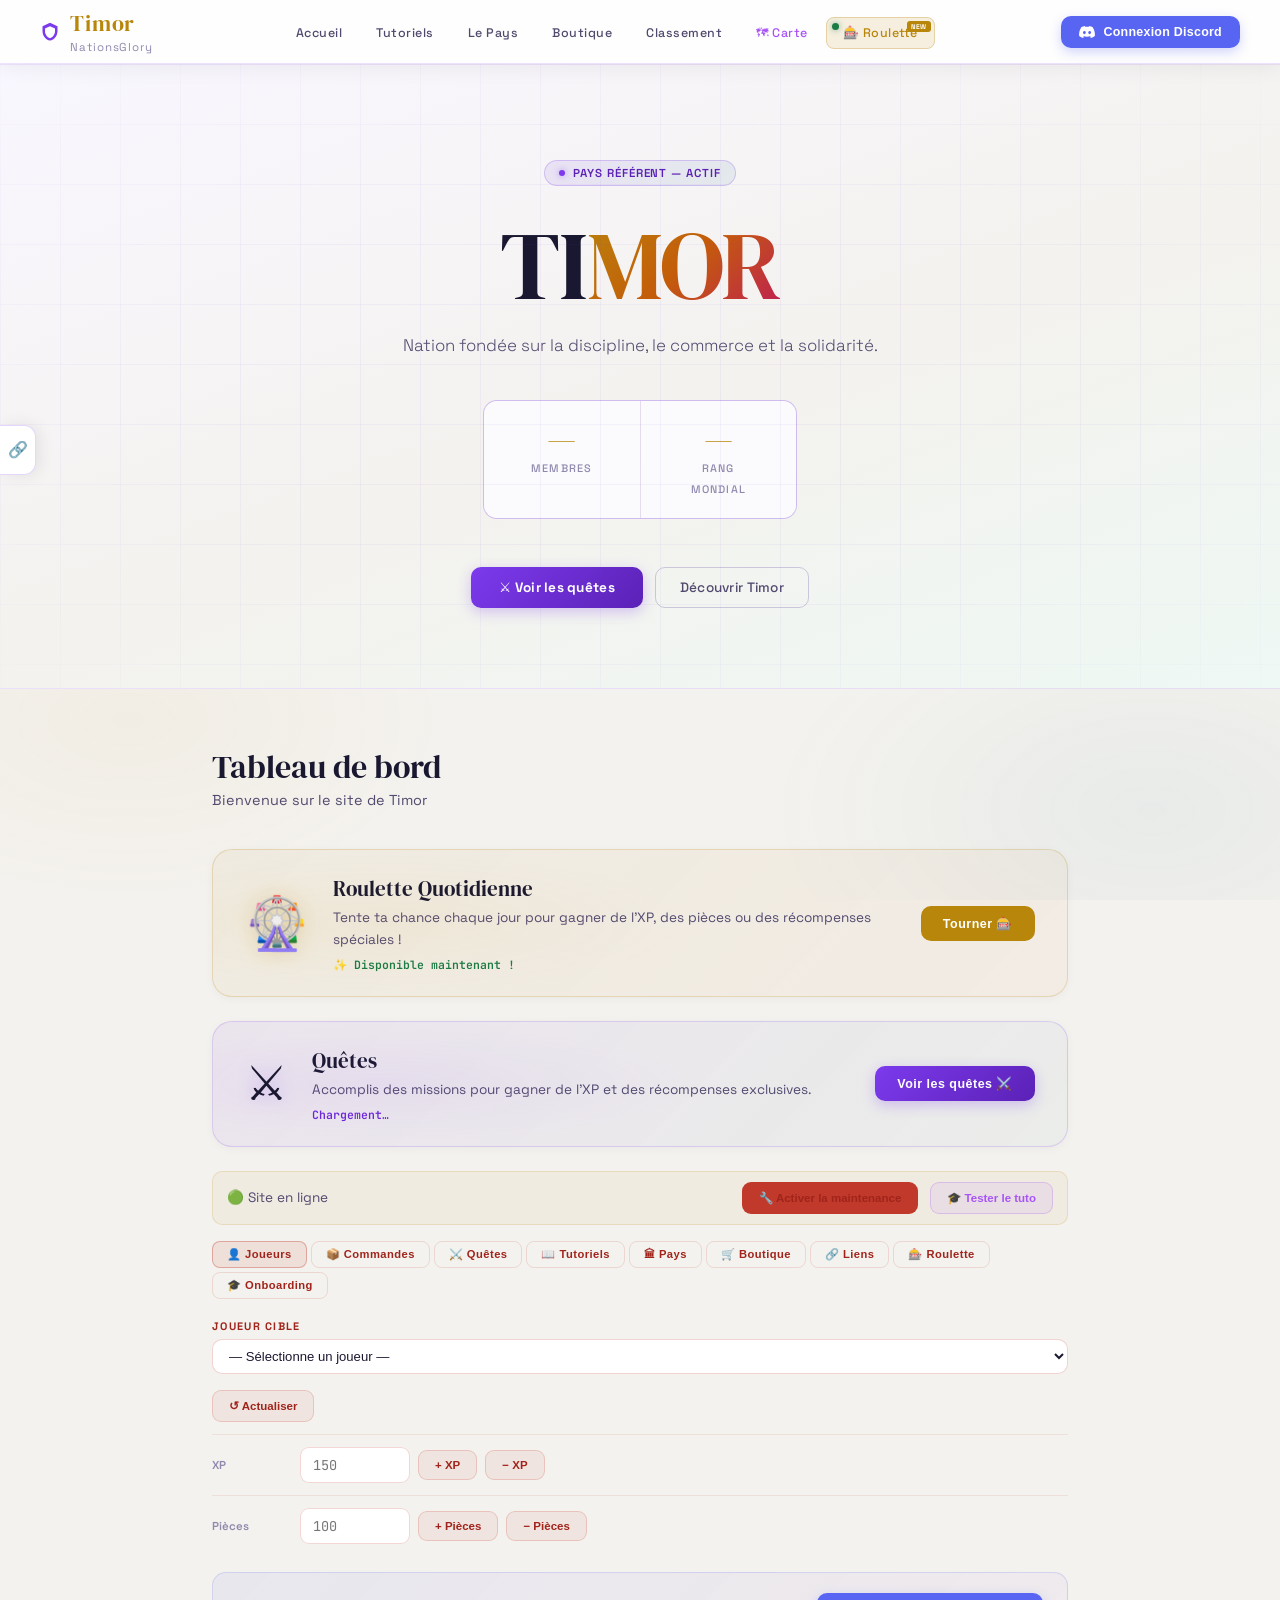
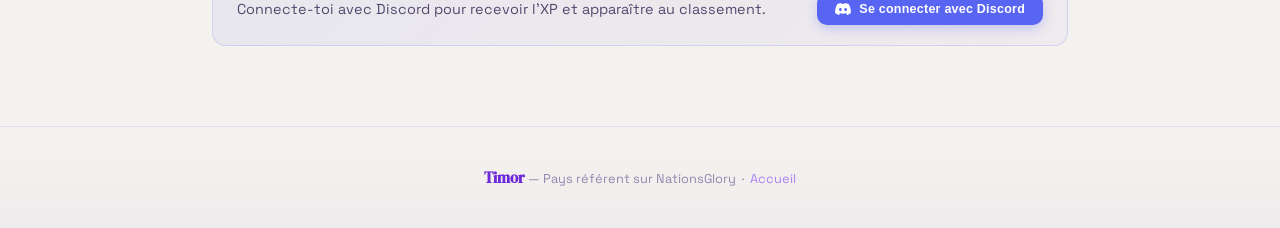
==== index.html @ 6df6a362 "Update index.html" ====
<!DOCTYPE html>
<html lang="fr">
<head>
  <meta charset="UTF-8">
  <meta name="viewport" content="width=device-width, initial-scale=1.0">
  <title>Timor — NationsGlory</title>
  <link rel="preconnect" href="https://fonts.googleapis.com">
  <link href="https://fonts.googleapis.com/css2?family=Space+Grotesk:wght@300;400;500;600;700&family=DM+Serif+Display:ital@0;1&family=JetBrains+Mono:wght@400;500&display=swap" rel="stylesheet">
  <link rel="stylesheet" href="style.css">

  <style>
    .ban-overlay {
      position: fixed; inset: 0; z-index: 9999;
      background: #0a0a12;
      display: flex; align-items: center; justify-content: center;
      flex-direction: column; gap: 16px;
    }
    .ban-box {
      background: #13131f; border: 1px solid #e0525280;
      border-radius: 20px; padding: 40px 48px; max-width: 480px; width: 90%;
      text-align: center; box-shadow: 0 0 80px #e0525222;
    }
    .ban-icon { font-size: 3rem; margin-bottom: 12px; }
    .ban-title { font-size: 1.6rem; font-weight: 700; color: #e05252; letter-spacing: .04em; margin-bottom: 8px; }
    .ban-subtitle { font-size: 0.9rem; color: var(--text-muted, #888); margin-bottom: 16px; }
    .ban-reason {
      background: #e0525215; border: 1px solid #e0525240;
      border-radius: 10px; padding: 12px 16px;
      font-size: 0.88rem; color: #ccc; line-height: 1.6;
      margin-bottom: 20px;
    }
    .ban-logout-btn {
      background: #e05252; color: #fff; border: none; border-radius: 10px;
      padding: 10px 28px; font-size: 0.9rem; font-weight: 600; cursor: pointer;
    }
    .ban-logout-btn:hover { background: #c94040; }
    .ban-section { margin-top: 12px; padding-top: 12px; border-top: 1px solid rgba(255,255,255,0.07); }
    .ban-current { font-size: 0.78rem; color: var(--text-dim, #888); margin-bottom: 8px; display: flex; align-items: center; gap: 8px; }
    .ban-badge { background: #e0525222; color: #e05252; border: 1px solid #e0525255; border-radius: 6px; padding: 2px 10px; font-size: 0.72rem; font-weight: 700; }
    .btn-role.btn-role-ban { background: #e0525218; color: #e05252; border: 1px solid #e0525240; }
    .btn-role.btn-role-ban:hover { background: #e0525230; }
    .btn-role.btn-role-unban { background: #52c97a18; color: #52c97a; border: 1px solid #52c97a40; }
    .btn-role.btn-role-unban:hover { background: #52c97a30; }
    .ban-reason-input { width: 100%; margin-top: 8px; }
    .my-orders-section { margin-top: 32px; border-top: 1px solid rgba(255,255,255,0.07); padding-top: 24px; }
    .my-orders-title { font-size: 1rem; font-weight: 700; color: var(--text, #eee); margin-bottom: 16px; display: flex; align-items: center; gap: 8px; }
    .my-orders-list { display: flex; flex-direction: column; gap: 10px; }
    .my-order-card { background: var(--card-bg, #13131f); border: 1px solid rgba(255,255,255,0.07); border-radius: 12px; padding: 14px 16px; display: flex; align-items: center; gap: 14px; transition: border-color .2s; }
    .my-order-card:hover { border-color: rgba(255,255,255,0.14); }
    .my-order-icon { font-size: 1.6rem; flex-shrink: 0; }
    .my-order-info { flex: 1; min-width: 0; }
    .my-order-name { font-size: 0.88rem; font-weight: 600; color: var(--text, #eee); }
    .my-order-date { font-size: 0.72rem; color: var(--text-dim, #888); margin-top: 2px; }
    .my-order-price { font-size: 0.78rem; color: var(--text-muted, #aaa); margin-top: 2px; }
    .my-order-status { flex-shrink: 0; font-size: 0.72rem; font-weight: 700; border-radius: 8px; padding: 4px 12px; }
    .my-order-status.pending  { background: #c9a84c18; color: #c9a84c; border: 1px solid #c9a84c40; }
    .my-order-status.fulfilled { background: #52c97a18; color: #52c97a; border: 1px solid #52c97a40; }
    .my-order-status.cancelled { background: #e0525218; color: #e05252; border: 1px solid #e0525240; }
    .my-orders-empty { font-size: 0.85rem; color: var(--text-dim, #888); padding: 20px; text-align: center; }
    .shop-level-lock { display: flex; align-items: center; gap: 6px; font-size: 0.72rem; font-weight: 700; color: #a855f7; background: #a855f718; border: 1px solid #a855f740; border-radius: 8px; padding: 4px 10px; margin-bottom: 8px; }
    .shop-card.locked { opacity: 0.7; }
    .shop-card.locked .shop-card-title { color: var(--text-dim, #888); }
    .btn-shop-locked { width: 100%; padding: 8px; border-radius: 8px; font-size: 0.78rem; font-weight: 600; background: #a855f718; color: #a855f7; border: 1px solid #a855f740; cursor: not-allowed; }
    .shop-level-progress { font-size: 0.68rem; color: var(--text-dim, #888); margin-top: 4px; text-align: center; }

    /* ══ ONBOARDING CSS ══ */
    #ob-backdrop {
      position: fixed; inset: 0; z-index: 8000;
      background: rgba(0,0,0,0);
      pointer-events: none;
      transition: background .4s ease;
    }
    #ob-backdrop.active {
      background: rgba(0,0,0,0.65);
      pointer-events: all;
    }
    /* ★ NOUVEAU : mode "passthrough" — backdrop visible mais clics traversent */
    #ob-backdrop.passthrough {
      pointer-events: none !important;
    }

    #ob-spotlight {
      position: fixed; z-index: 8001; pointer-events: none;
      border-radius: 14px;
      outline: 4px solid rgba(168,85,247,0.7);
      box-shadow: 0 0 0 9999px rgba(0,0,0,0.62), 0 0 0 8px rgba(168,85,247,0.15), 0 0 40px rgba(168,85,247,0.3);
      transition: top .5s cubic-bezier(.34,1.56,.64,1), left .5s cubic-bezier(.34,1.56,.64,1), width .4s cubic-bezier(.4,0,.2,1), height .4s cubic-bezier(.4,0,.2,1), opacity .3s ease;
      opacity: 0;
    }
    #ob-spotlight.visible { opacity: 1; }
    #ob-spotlight::before, #ob-spotlight::after {
      content: ''; position: absolute; width: 12px; height: 12px;
      border-color: #a855f7; border-style: solid; border-radius: 2px;
      animation: ob-corner-blink 1.4s ease-in-out infinite;
    }
    #ob-spotlight::before { top: -3px; left: -3px; border-width: 2px 0 0 2px; }
    #ob-spotlight::after { bottom: -3px; right: -3px; border-width: 0 2px 2px 0; animation-delay: .7s; }
    @keyframes ob-corner-blink { 0%,100% { opacity:.4; } 50% { opacity:1; } }

    #ob-bubble {
      position: fixed; z-index: 8300; width: 320px;
      max-width: calc(100vw - 32px);
      background: linear-gradient(145deg, #16162a 0%, #13131f 100%);
      border: 1px solid rgba(168,85,247,0.35); border-radius: 20px; padding: 0;
      box-shadow: 0 20px 60px rgba(0,0,0,.8), 0 0 0 1px rgba(255,255,255,0.04) inset, 0 1px 0 rgba(255,255,255,0.08) inset;
      overflow: hidden; opacity: 0; pointer-events: none;
      transform: scale(.94) translateY(8px);
      transition: top .45s cubic-bezier(.34,1.4,.64,1), left .45s cubic-bezier(.34,1.4,.64,1), opacity .25s ease, transform .25s ease;
    }
    #ob-bubble.visible { opacity: 1; pointer-events: all; transform: scale(1) translateY(0); }

    .ob-bubble-topbar {
      height: 4px;
      background: linear-gradient(90deg, #a855f7, #06b6d4, #52c97a, #a855f7);
      background-size: 200% 100%;
      animation: ob-bar-slide 3s linear infinite;
    }
    @keyframes ob-bar-slide { 0% { background-position: 0% 50%; } 100% { background-position: 200% 50%; } }

    .ob-bubble-inner { padding: 20px 22px 18px; }
    .ob-progress { display: flex; gap: 4px; align-items: center; margin-bottom: 14px; }
    .ob-dot { height: 4px; border-radius: 2px; transition: all .3s ease; background: rgba(255,255,255,.15); flex: 1; }
    .ob-dot.done { background: #52c97a; }
    .ob-dot.active { background: #a855f7; box-shadow: 0 0 6px #a855f7aa; }

    .ob-step-lbl { font-size: .62rem; font-weight: 800; letter-spacing: .12em; color: #a855f7; margin-bottom: 10px; text-transform: uppercase; }
    .ob-icon-wrap { width: 48px; height: 48px; border-radius: 14px; background: rgba(168,85,247,.12); border: 1px solid rgba(168,85,247,.25); display: flex; align-items: center; justify-content: center; font-size: 1.6rem; margin-bottom: 12px; }
    .ob-title { font-size: 1rem; font-weight: 800; color: #f0f0f0; margin-bottom: 7px; line-height: 1.25; font-family: 'DM Serif Display', Georgia, serif; }
    .ob-desc { font-size: .8rem; color: #9a9ab0; line-height: 1.65; margin-bottom: 14px; }

    .ob-action-box { border-radius: 10px; padding: 9px 13px; margin-bottom: 14px; display: flex; align-items: center; gap: 8px; font-size: .76rem; font-weight: 700; border: 1px solid; }
    .ob-action-box.action { background: rgba(201,168,76,.1); border-color: rgba(201,168,76,.3); color: #c9a84c; }
    .ob-action-box.info { background: rgba(74,127,165,.1); border-color: rgba(74,127,165,.3); color: #4a7fa5; }
    .ob-action-box.success { background: rgba(82,201,122,.1); border-color: rgba(82,201,122,.3); color: #52c97a; }

    .ob-wait-counter { font-size: .68rem; color: #555; text-align: center; margin-bottom: 10px; display: none; }
    .ob-wait-counter.visible { display: block; }

    .ob-btn-next {
      flex: 1; background: linear-gradient(135deg, #a855f7, #7c3aed);
      color: #fff; border: none; border-radius: 11px;
      padding: 10px 16px; font-size: .82rem; font-weight: 700;
      cursor: pointer; transition: all .2s ease;
      box-shadow: 0 4px 16px rgba(168,85,247,.35);
      position: relative; overflow: hidden;
    }
    .ob-btn-next::after { content: ''; position: absolute; inset: 0; background: linear-gradient(135deg, rgba(255,255,255,.15), transparent); opacity: 0; transition: opacity .2s; }
    .ob-btn-next:hover::after { opacity: 1; }
    .ob-btn-next:hover { transform: translateY(-1px); box-shadow: 0 6px 20px rgba(168,85,247,.5); }
    .ob-btn-next:active { transform: translateY(0) scale(.98); }
    .ob-btn-next:disabled { background: rgba(100,80,130,.4); color: rgba(255,255,255,.35); cursor: not-allowed; transform: none; box-shadow: none; }
    .ob-btn-next.unlocked { animation: ob-btn-pop .4s cubic-bezier(.34,1.56,.64,1); }
    @keyframes ob-btn-pop { 0% { transform: scale(.9); } 60% { transform: scale(1.06); } 100% { transform: scale(1); } }

    .ob-btn-skip { background: transparent; color: rgba(255,255,255,.25); border: 1px solid rgba(255,255,255,.1); border-radius: 10px; padding: 9px 13px; font-size: .74rem; cursor: pointer; transition: all .2s; white-space: nowrap; }
    .ob-btn-skip:hover { color: rgba(255,255,255,.5); border-color: rgba(255,255,255,.2); }

    .ob-btns { display: flex; gap: 8px; }

    #ob-active-badge {
      position: fixed; z-index: 8200;
      background: linear-gradient(135deg, #a855f7, #7c3aed);
      color: #fff; font-size: .72rem; font-weight: 800;
      padding: 6px 14px; border-radius: 20px;
      box-shadow: 0 4px 16px rgba(168,85,247,.5);
      pointer-events: none; opacity: 0;
      transition: opacity .3s ease;
      white-space: nowrap; letter-spacing: .04em;
    }
    #ob-active-badge.visible { opacity: 1; }

    .ob-target-pulse { position: relative; z-index: 8050 !important; }
    .ob-target-pulse::after {
      content: ''; position: absolute; inset: -6px; border-radius: inherit;
      border: 2px solid rgba(168,85,247,.6);
      animation: ob-pulse-ring 1.6s ease-out infinite; pointer-events: none;
    }
    @keyframes ob-pulse-ring { 0% { transform: scale(1); opacity: .8; } 100% { transform: scale(1.12); opacity: 0; } }

    /* ★ NOUVEAU : surbrillance cible cliquable pendant spin */
    .ob-spin-highlight {
      position: relative;
      z-index: 8100 !important;
      box-shadow: 0 0 0 4px rgba(168,85,247,0.8), 0 0 30px rgba(168,85,247,0.4) !important;
      border-radius: 20px;
      animation: ob-spin-glow 1s ease-in-out infinite alternate;
    }
    @keyframes ob-spin-glow {
      from { box-shadow: 0 0 0 4px rgba(168,85,247,0.8), 0 0 20px rgba(168,85,247,0.3); }
      to   { box-shadow: 0 0 0 6px rgba(168,85,247,1),   0 0 40px rgba(168,85,247,0.6); }
    }

    .ob-ng-fact {
      position: fixed; z-index: 8350;
      background: #1a1a2e; border: 1px solid rgba(201,168,76,.3);
      border-radius: 12px; padding: 10px 14px;
      font-size: .72rem; color: #c9a84c; max-width: 220px; line-height: 1.5;
      box-shadow: 0 8px 24px rgba(0,0,0,.5);
      pointer-events: none; opacity: 0;
      transition: opacity .3s ease, transform .3s ease; transform: translateY(-4px);
    }
    .ob-ng-fact.show { opacity: 1; transform: translateY(0); }

    #ob-minimap {
      position: fixed; z-index: 8200; right: 20px; top: 50%; transform: translateY(-50%);
      display: flex; flex-direction: column; gap: 6px;
      pointer-events: none; opacity: 0; transition: opacity .3s ease;
    }
    #ob-minimap.visible { opacity: 1; }
    .ob-minimap-step { width: 8px; height: 8px; border-radius: 50%; background: rgba(255,255,255,.15); transition: all .3s ease; position: relative; }
    .ob-minimap-step.done { background: #52c97a; }
    .ob-minimap-step.active { background: #a855f7; transform: scale(1.5); box-shadow: 0 0 8px #a855f7; }
    .ob-minimap-step .ob-minimap-tooltip { position: absolute; right: 16px; top: 50%; transform: translateY(-50%); background: #1a1a2e; border: 1px solid rgba(168,85,247,.3); border-radius: 6px; padding: 3px 8px; font-size: .62rem; color: #ccc; white-space: nowrap; opacity: 0; pointer-events: none; transition: opacity .2s; }
    .ob-minimap-step:hover .ob-minimap-tooltip { opacity: 1; }

    #ob-finish-overlay {
      position: fixed; inset: 0; z-index: 8400;
      background: rgba(0,0,0,.9);
      display: flex; align-items: center; justify-content: center;
      opacity: 0; pointer-events: none; transition: opacity .4s ease;
    }
    #ob-finish-overlay.show { opacity: 1; pointer-events: all; }
    .ob-finish-box {
      background: linear-gradient(145deg, #16162a, #13131f);
      border: 1px solid rgba(82,201,122,.3);
      border-radius: 24px; padding: 44px 48px; max-width: 440px; width: 90%; text-align: center;
      box-shadow: 0 0 120px rgba(82,201,122,.1), 0 40px 80px rgba(0,0,0,.6);
    }
    .ob-finish-emoji { font-size: 3.5rem; margin-bottom: 12px; display: block; animation: ob-trophy-bounce .8s cubic-bezier(.34,1.56,.64,1) .2s both; }
    @keyframes ob-trophy-bounce { 0% { transform: scale(0) rotate(-10deg); } 100% { transform: scale(1) rotate(0deg); } }
    .ob-finish-title { font-size: 1.8rem; font-weight: 900; color: #52c97a; margin-bottom: 6px; letter-spacing: .04em; }
    .ob-finish-sub { font-size: .85rem; color: #777; margin-bottom: 20px; }
    .ob-finish-reward { background: rgba(82,201,122,.08); border: 1px solid rgba(82,201,122,.25); border-radius: 14px; padding: 16px 20px; margin-bottom: 24px; line-height: 2; }
    .ob-finish-reward-title { font-size: .7rem; font-weight: 800; letter-spacing: .1em; color: #555; margin-bottom: 6px; }
    .ob-finish-reward-val { font-size: 1rem; font-weight: 800; color: #52c97a; }
    .ob-finish-btn { background: linear-gradient(135deg, #52c97a, #3db368); color: #fff; border: none; border-radius: 14px; padding: 13px 36px; font-size: .92rem; font-weight: 800; cursor: pointer; transition: all .2s; box-shadow: 0 6px 24px rgba(82,201,122,.35); }
    .ob-finish-btn:hover { transform: translateY(-2px); box-shadow: 0 10px 30px rgba(82,201,122,.5); }

    @keyframes ob-bubble-shake {
      0%,100% { transform: scale(1) translateX(0); }
      20% { transform: scale(1) translateX(-6px); }
      40% { transform: scale(1) translateX(6px); }
      60% { transform: scale(1) translateX(-4px); }
      80% { transform: scale(1) translateX(4px); }
    }
    #ob-bubble.shake { animation: ob-bubble-shake .4s ease; }
  </style>
</head>
<body>

<div class="maintenance-overlay" id="maintenance-overlay" style="display:none;">
  <div class="maintenance-content">
    <div class="maintenance-icon">⚔️</div>
    <div class="maintenance-title">TIMOR</div>
    <div class="maintenance-subtitle">Maintenance exceptionnelle</div>
    <div class="maintenance-text">Merci de patienter,<br>le site sera de retour très bientôt.</div>
    <div class="maintenance-loader"><div class="maintenance-bar-track"><div class="maintenance-bar-fill"></div></div></div>
  </div>
</div>

<div class="ban-overlay" id="ban-overlay" style="display:none;">
  <div class="ban-box">
    <div class="ban-icon">🔨</div>
    <div class="ban-title">COMPTE BANNI</div>
    <div class="ban-subtitle">Ton compte a été suspendu par l'équipe de Timor.</div>
    <div class="ban-reason" id="ban-reason-display">Aucune raison spécifiée.</div>
    <p style="font-size:0.78rem;color:#666;margin-bottom:16px;">Si tu penses que c'est une erreur, contacte un administrateur sur Discord.</p>
    <button class="ban-logout-btn" onclick="App.logout()">Se déconnecter</button>
  </div>
</div>

<div id="toast"></div>
<canvas id="confetti-canvas"></canvas>

<div class="levelup-overlay" id="levelup-overlay">
  <div class="levelup-modal">
    <div class="levelup-emoji">⚔️</div>
    <div class="levelup-title" id="levelup-title">NIVEAU 2</div>
    <div class="levelup-subtitle">Rang atteint</div>
    <div class="levelup-coins" id="levelup-coins">🪙 +250 pièces</div>
    <button class="levelup-close" onclick="closeLevelUp()">Continuer</button>
  </div>
</div>

<div class="purchase-overlay" id="purchase-overlay">
  <div class="purchase-modal">
    <div class="purchase-modal-icon" id="pm-icon">🛒</div>
    <div class="purchase-modal-title" id="pm-title">Confirmer l'achat</div>
    <div class="purchase-modal-desc" id="pm-desc"></div>
    <div class="purchase-modal-price" id="pm-price"></div>
    <div class="purchase-modal-balance" id="pm-balance"></div>
    <div class="purchase-modal-actions">
      <button class="btn-buy-confirm" id="pm-confirm-btn" onclick="confirmPurchase()">Acheter</button>
      <button class="btn-buy-cancel" onclick="closePurchaseModal()">Annuler</button>
    </div>
    <div class="purchase-modal-error" id="pm-error"></div>
  </div>
</div>

<div class="spin-overlay" id="spin-overlay">
  <div class="spin-modal">
    <div class="spin-modal-glow"></div>
    <div class="spin-modal-title">🎰 Roulette Quotidienne</div>
    <div class="spin-modal-subtitle">Tente ta chance — une fois par jour !</div>
    <div id="spin-auth-notice" class="spin-auth-notice" style="display:none;">⚠ Connecte-toi avec Discord pour que ta récompense soit sauvegardée.</div>
    <div class="spin-result-banner" id="spin-result-banner">
      <div class="spin-result-icon" id="spin-result-icon">🎉</div>
      <div class="spin-result-label" id="spin-result-label">Super !</div>
      <div class="spin-result-desc" id="spin-result-desc"></div>
    </div>
    <div class="spin-wheel-wrap">
      <div class="spin-pointer"></div>
      <canvas id="spin-canvas" width="320" height="320"></canvas>
      <button class="spin-center-btn" id="spin-center-btn" onclick="doSpin()">SPIN</button>
    </div>
    <div class="spin-prizes-legend" id="spin-prizes-legend"></div>
    <div class="spin-cooldown-bar-wrap"><div class="spin-cooldown-bar" id="spin-cooldown-bar" style="width:100%"></div></div>
    <div class="spin-status" id="spin-status">Chargement…</div>
    <button class="spin-close-btn" onclick="closeSpinModal()">Fermer</button>
  </div>
</div>

<div class="quests-page" id="quests-page">
  <div class="quests-inner">
    <button class="quests-back" onclick="closeQuests()">← Retour à l'accueil</button>
    <div class="quests-header">
      <div class="quests-title" id="quests-main-title">⚔️ Quêtes</div>
      <div class="quests-subtitle" id="quests-subtitle">Accomplis des missions pour gagner de l'XP et des récompenses.</div>
    </div>
    <div class="quests-progress-wrap">
      <div class="quests-progress-bar"><div class="quests-progress-fill" id="quests-progress-fill" style="width:0%"></div></div>
      <div class="quests-progress-label" id="quests-progress-label">0 / 0 quêtes accomplies</div>
    </div>
    <div class="quests-auth-notice" id="quests-auth-notice">⚠ Connecte-toi avec Discord pour recevoir l'XP automatiquement.</div>
    <div class="quests-categories" id="quests-categories"></div>
    <div class="quests-list" id="quests-list"></div>
  </div>
</div>

<div class="proof-overlay" id="proof-overlay">
  <div class="proof-modal">
    <div class="proof-modal-icon" id="proof-quest-icon">📸</div>
    <div class="proof-modal-title" id="proof-quest-title">Soumettre une preuve</div>
    <div class="proof-modal-desc" id="proof-quest-desc"></div>
    <div class="proof-upload-area" id="proof-upload-area">
      <input type="file" id="proof-file-input" accept="image/*" style="display:none;" onchange="onProofFileChange(event)">
      <div id="proof-upload-placeholder" onclick="document.getElementById('proof-file-input').click()">
        <div class="proof-upload-icon">📎</div>
        <div class="proof-upload-label">Clique pour uploader ton screenshot</div>
        <div class="proof-upload-hint">PNG, JPG, WEBP — max 5 Mo</div>
      </div>
      <div id="proof-preview-wrap" style="display:none;">
        <img id="proof-preview-img" src="" alt="Aperçu" class="proof-preview-img">
        <button class="proof-change-btn" onclick="document.getElementById('proof-file-input').click()">Changer l'image</button>
      </div>
    </div>
    <div class="proof-status" id="proof-status"></div>
    <div class="proof-modal-actions">
      <button class="btn-proof-submit" id="proof-submit-btn" onclick="submitProof()" disabled>🔍 Analyser avec l'IA</button>
      <button class="btn-proof-cancel" onclick="closeProofModal()">Annuler</button>
    </div>
    <div class="proof-escalate-wrap" id="proof-escalate-wrap" style="display:none;">
      <div class="proof-escalate-msg" id="proof-escalate-msg"></div>
      <button class="btn-proof-modo" onclick="escalateToModo()">📨 Demander vérification à un modo</button>
    </div>
  </div>
</div>

<div class="ql-sidebar" id="ql-sidebar">
  <button class="ql-toggle" onclick="toggleQuickLinks()" title="Liens rapides">🔗</button>
  <div class="ql-panel" id="ql-panel">
    <div class="ql-panel-title">Liens rapides</div>
    <div id="ql-links-container"><div class="ql-empty">Aucun lien disponible.</div></div>
  </div>
</div>

<nav>
  <a class="nav-logo" onclick="showSection('accueil')">
    <svg width="20" height="20" viewBox="0 0 24 24" fill="currentColor"><path d="M12 1L3 5v6c0 5.25 3.75 10.15 9 11.25C17.25 21.15 21 16.25 21 11V5L12 1zm0 4l6 2.67V11c0 3.75-2.57 7.26-6 8.43C8.57 18.26 6 14.75 6 11V7.67L12 5z"/></svg>
    <div class="nav-logo-wrap">
      <span>Timor</span>
      <span class="nav-logo-sub">NationsGlory</span>
    </div>
  </a>
  <ul class="nav-links">
    <li><a onclick="showSection('accueil');return false;" href="#">Accueil</a></li>
    <li><a onclick="showSection('tutoriels');return false;" href="#">Tutoriels</a></li>
    <li><a onclick="showSection('pays');return false;" href="#">Le Pays</a></li>
    <li><a onclick="showSection('boutique');return false;" href="#">Boutique</a></li>
    <li><a onclick="showSection('classement');return false;" href="#">Classement</a></li>
    <li><a onclick="showSection('carte');return false;" href="#" style="color:#a855f7;">🗺 Carte</a></li>
    <li><a class="spin-nav-btn" id="nav-spin-btn" onclick="openSpinModal();return false;" href="#">🎰 Roulette</a></li>
  </ul>
  <div id="nav-auth">
    <button class="btn-discord" onclick="App.loginWithDiscord()">
      <svg width="16" height="12" viewBox="0 0 127.14 96.36" fill="currentColor"><path d="M107.7,8.07A105.15,105.15,0,0,0,81.47,0a72.06,72.06,0,0,0-3.36,6.83A97.68,97.68,0,0,0,49,6.83,72.37,72.37,0,0,0,45.64,0,105.89,105.89,0,0,0,19.39,8.09C2.79,32.65-1.71,56.6.54,80.21h0A105.73,105.73,0,0,0,32.71,96.36,77.7,77.7,0,0,0,39.6,85.25a68.42,68.42,0,0,1-10.85-5.18c.91-.66,1.8-1.34,2.66-2a75.57,75.57,0,0,0,64.32,0c.87.71,1.76,1.39,2.66,2a68.68,68.42,0,0,1-10.87,5.19,77,77,0,0,0,6.89,11.1A105.25,105.25,0,0,0,126.6,80.22h0C129.24,52.84,122.09,29.11,107.7,8.07ZM42.45,65.69C36.18,65.69,31,60,31,53s5-12.74,11.43-12.74S54,46,53.89,53,48.84,65.69,42.45,65.69Zm42.24,0C78.41,65.69,73.25,60,73.25,53s5-12.74,11.44-12.74S96.23,46,96.12,53,91.08,65.69,84.69,65.69Z"/></svg>
      Connexion Discord
    </button>
  </div>
</nav>

<div class="hero">
  <div class="hero-grid-bg"></div>
  <div class="hero-badge">Pays Référent — Actif</div>
  <h1>TI<span>MOR</span></h1>
  <p class="hero-desc" id="hero-desc">Nation fondée sur la discipline, le commerce et la solidarité.</p>
  <div class="hero-stats">
    <div class="hero-stat"><span class="num" id="stat-membres">—</span><span class="lbl">Membres</span></div>
    <div class="hero-stat"><span class="num" id="stat-rang">—</span><span class="lbl">Rang mondial</span></div>
  </div>
  <div class="hero-btns">
    <a href="#" class="btn-primary" onclick="openQuests();return false;">⚔️ Voir les quêtes</a>
    <a href="#" class="btn-outline" onclick="showSection('pays');return false;">Découvrir Timor</a>
  </div>
</div>

<div class="section active" id="accueil">
  <div class="section-header">
    <div class="section-header-line">
      <h2 id="dash-welcome">Tableau de bord</h2>
      <p>Bienvenue sur le site de Timor</p>
    </div>
  </div>

  <div class="profile-level-card" id="profile-level-card" style="display:none;">
    <div class="level-header">
      <div class="level-badge-big" id="level-badge-num">1</div>
      <div class="level-info">
        <div class="level-name" id="level-name-display">Recrue</div>
        <div class="level-xp-label" id="level-xp-label">0 / 300 XP</div>
        <div class="level-coins-display" id="level-coins-display">🪙 0 pièces</div>
      </div>
    </div>
    <div class="level-xp-bar">
      <div class="xp-bar-track"><div class="xp-bar-fill" id="xp-bar-fill" style="width:0%"></div></div>
      <div class="xp-bar-labels"><span id="xp-bar-min">0 XP</span><span id="xp-bar-max">300 XP</span></div>
    </div>
    <div class="level-milestones" id="level-milestones"></div>
  </div>

  <div class="spin-teaser" id="spin-teaser" onclick="openSpinModal()">
    <div class="spin-teaser-wheel">🎡</div>
    <div class="spin-teaser-info">
      <div class="spin-teaser-title">Roulette Quotidienne</div>
      <div class="spin-teaser-desc">Tente ta chance chaque jour pour gagner de l'XP, des pièces ou des récompenses spéciales !</div>
      <div class="spin-teaser-cooldown" id="spin-teaser-cooldown">Chargement…</div>
    </div>
    <button class="spin-teaser-btn" id="spin-teaser-btn">Tourner 🎰</button>
  </div>

  <div class="quests-teaser" onclick="openQuests()">
    <div class="quests-teaser-icon">⚔️</div>
    <div class="quests-teaser-info">
      <div class="quests-teaser-title">Quêtes</div>
      <div class="quests-teaser-desc">Accomplis des missions pour gagner de l'XP et des récompenses exclusives.</div>
      <div class="quests-teaser-stats" id="quests-teaser-stats">Chargement…</div>
    </div>
    <button class="quests-teaser-btn">Voir les quêtes ⚔️</button>
  </div>

  <div id="admin-panel">
    <div class="admin-maintenance-bar">
      <span id="maintenance-status-label">🟢 Site en ligne</span>
      <button class="btn-admin btn-maintenance" id="btn-toggle-maintenance" onclick="toggleMaintenance()">🔧 Activer la maintenance</button>
      <button class="btn-admin" onclick="adminRelaunchOnboarding()" style="background:#a855f718;color:#a855f7;border:1px solid #a855f740;" title="Relance le tutoriel de bienvenue">🎓 Tester le tuto</button>
    </div>
    <div class="admin-tabs">
      <button class="admin-tab active" onclick="switchAdminTab('joueurs',this)">👤 Joueurs</button>
      <button class="admin-tab" id="tab-orders-btn" onclick="switchAdminTab('orders',this)">📦 Commandes <span class="orders-count-badge" id="orders-pending-count" style="display:none;">0</span></button>
      <button class="admin-tab" onclick="switchAdminTab('quetes-edit',this)">⚔️ Quêtes</button>
      <button class="admin-tab" onclick="switchAdminTab('tutos-edit',this)">📖 Tutoriels</button>
      <button class="admin-tab" onclick="switchAdminTab('pays-edit',this)">🏛 Pays</button>
      <button class="admin-tab" onclick="switchAdminTab('shop-edit',this)">🛒 Boutique</button>
      <button class="admin-tab" onclick="switchAdminTab('links-edit',this)">🔗 Liens</button>
      <button class="admin-tab" onclick="switchAdminTab('spin-edit',this)">🎰 Roulette</button>
      <button class="admin-tab" onclick="switchAdminTab('ob-edit',this)">🎓 Onboarding</button>
    </div>

    <div class="admin-tab-panel active" id="admin-tab-joueurs">
      <label class="admin-label">JOUEUR CIBLE</label>
      <select class="admin-select" id="admin-target-player" onchange="onAdminPlayerChange()"><option value="">— Sélectionne un joueur —</option></select>
      <div class="admin-actions"><button class="btn-admin" onclick="adminRefreshPlayers()">↺ Actualiser</button></div>
      <div class="xp-control-row">
        <label>XP</label>
        <input type="number" id="admin-xp-amount" placeholder="150" min="1">
        <button class="btn-admin" onclick="adminModifyXP(1)">+ XP</button>
        <button class="btn-admin" onclick="adminModifyXP(-1)">− XP</button>
      </div>
      <div class="xp-control-row">
        <label>Pièces</label>
        <input type="number" id="admin-coins-amount" placeholder="100" min="1">
        <button class="btn-admin" onclick="adminModifyCoins(1)">+ Pièces</button>
        <button class="btn-admin" onclick="adminModifyCoins(-1)">− Pièces</button>
      </div>
      <div class="role-section" id="admin-role-section" style="display:none;">
        <label class="admin-label">GESTION DU RÔLE</label>
        <div class="role-current">
          <span class="role-current-label">Rôle actuel :</span>
          <span class="role-badge-display" id="admin-player-role-display">—</span>
        </div>
        <div style="display:flex;gap:8px;flex-wrap:wrap;">
          <button class="btn-role btn-role-grant" id="btn-grant-modo" onclick="adminGrantModo()">✦ Donner Modo</button>
          <button class="btn-role btn-role-revoke" id="btn-revoke-modo" onclick="adminRevokeModo()">✕ Retirer Modo</button>
        </div>
      </div>
      <div class="ban-section" id="admin-ban-section" style="display:none;">
        <label class="admin-label">MODÉRATION — BANNISSEMENT</label>
        <div class="ban-current" id="admin-ban-current">Statut : <span id="admin-ban-status-label" style="color:var(--success,#52c97a);">✓ Actif</span></div>
        <input class="admin-input ban-reason-input" id="admin-ban-reason" placeholder="Raison du ban (optionnel)…" style="margin-bottom:8px;">
        <div style="display:flex;gap:8px;flex-wrap:wrap;">
          <button class="btn-role btn-role-ban" id="btn-ban-player" onclick="adminBanPlayer()">🔨 Bannir ce joueur</button>
          <button class="btn-role btn-role-unban" id="btn-unban-player" onclick="adminUnbanPlayer()" style="display:none;">✓ Débannir</button>
        </div>
      </div>
      <div class="admin-feedback" id="admin-feedback"></div>
    </div>

    <div class="admin-tab-panel" id="admin-tab-orders">
      <div class="orders-notify-banner" id="orders-notify-banner" style="display:none;">
        <span>⏳</span><p id="orders-notify-text">Des commandes sont en attente.</p>
        <button class="btn-admin" onclick="adminLoadOrders()">↺ Actualiser</button>
      </div>
      <div class="orders-filter-bar">
        <div class="orders-filter-tabs">
          <button class="orders-filter-tab active" onclick="filterOrders('pending',this)">⏳ En attente</button>
          <button class="orders-filter-tab" onclick="filterOrders('fulfilled',this)">✅ Traitées</button>
          <button class="orders-filter-tab" onclick="filterOrders('cancelled',this)">✕ Annulées</button>
          <button class="orders-filter-tab" onclick="filterOrders('all',this)">Toutes</button>
        </div>
        <button class="btn-admin" onclick="adminLoadOrders()">↺ Actualiser</button>
      </div>
      <div class="orders-list" id="orders-list"><div class="orders-empty">Chargement…</div></div>
      <div class="admin-feedback" id="admin-orders-feedback"></div>
    </div>

    <div class="admin-tab-panel" id="admin-tab-quetes-edit">
      <div class="admin-tabs" style="margin-bottom:12px;">
        <button class="admin-tab active" onclick="switchQuestAdminTab('edit',this)">✏️ Éditer les quêtes</button>
        <button class="admin-tab" id="tab-proofs-btn" onclick="switchQuestAdminTab('proofs',this)">📸 Preuves à valider <span class="orders-count-badge" id="proofs-pending-count" style="display:none;">0</span></button>
      </div>
      <div id="quest-admin-edit-panel">
        <label class="admin-label">TITRE</label>
        <input class="admin-input" id="quest-page-title" placeholder="⚔️ Quêtes">
        <label class="admin-label">DESCRIPTION</label>
        <textarea class="admin-textarea" id="quest-page-desc" placeholder="Texte d'introduction…"></textarea>
        <label class="admin-label">QUÊTES (une par ligne)</label>
        <div class="admin-format-hint">Format : <code>Titre|Description|XP|Pièces|Catégorie|Icône|proof</code></div>
        <textarea class="admin-textarea" id="quest-admin-list" style="min-height:200px;font-family:'JetBrains Mono',monospace;font-size:0.78rem;"></textarea>
        <div class="admin-actions" style="margin-top:8px;">
          <button class="btn-admin" onclick="adminSaveQuests()">💾 Sauvegarder</button>
          <button class="btn-admin" onclick="openQuests()">👁 Aperçu</button>
          <button class="btn-admin" onclick="adminResetQuestsDefault()">↺ Exemples</button>
        </div>
        <div class="admin-feedback" id="admin-quests-feedback"></div>
      </div>
      <div id="quest-admin-proofs-panel" style="display:none;">
        <div class="orders-filter-bar">
          <div class="orders-filter-tabs">
            <button class="orders-filter-tab active" onclick="filterProofs('proof_pending',this)">📸 En attente</button>
            <button class="orders-filter-tab" onclick="filterProofs('fulfilled',this)">✅ Validées</button>
            <button class="orders-filter-tab" onclick="filterProofs('cancelled',this)">✕ Refusées</button>
            <button class="orders-filter-tab" onclick="filterProofs('all',this)">Toutes</button>
          </div>
          <button class="btn-admin" onclick="adminLoadProofs()">↺ Actualiser</button>
        </div>
        <div class="orders-list" id="proofs-list"><div class="orders-empty">Chargement…</div></div>
        <div class="admin-feedback" id="admin-proofs-feedback"></div>
      </div>
    </div>

    <div class="admin-tab-panel" id="admin-tab-tutos-edit">
      <div class="admin-card-list" id="admin-tuto-list"></div>
      <div style="display:flex;gap:6px;margin-bottom:8px;">
        <button class="btn-admin" onclick="adminNewTuto()">+ Nouveau</button>
        <button class="btn-admin" id="btn-del-tuto" style="display:none;" onclick="adminDeleteTuto()">🗑 Supprimer</button>
      </div>
      <div id="admin-tuto-editor" style="display:none;">
        <div class="admin-row"><label>Titre</label><input class="admin-input" id="ate-title" placeholder="Titre"></div>
        <div class="admin-row"><label>Icône</label><input class="admin-input" id="ate-icon" placeholder="📖" style="max-width:90px"></div>
        <div class="admin-row"><label>Image</label><input class="admin-input" id="ate-image" placeholder="URL bannière"></div>
        <div class="admin-row"><label>Lien</label><input class="admin-input" id="ate-link" placeholder="https://…"></div>
        <div class="admin-row"><label>Texte lien</label><input class="admin-input" id="ate-link-label" placeholder="Voir sur le wiki"></div>
        <div class="admin-row"><label>Description</label><textarea class="admin-textarea" id="ate-desc"></textarea></div>
        <label class="admin-label">ÉTAPES</label>
        <div class="admin-format-hint">Format : <code>Titre|Description</code> — optionnel : <code>|img:URL</code> et/ou <code>|lien:URL|texte</code></div>
        <textarea class="admin-textarea" id="ate-steps" style="min-height:120px;font-family:'JetBrains Mono',monospace;font-size:0.78rem;"></textarea>
        <div class="admin-actions" style="margin-top:8px;">
          <button class="btn-admin" onclick="adminSaveTuto()">💾 Sauvegarder</button>
          <button class="btn-admin" onclick="closeTutoEditor()">Annuler</button>
        </div>
        <div class="admin-feedback" id="admin-tuto-feedback"></div>
      </div>
    </div>

    <div class="admin-tab-panel" id="admin-tab-pays-edit">
      <div class="admin-row"><label>Membres</label><input class="admin-input" id="ape-membres" placeholder="142"></div>
      <div class="admin-row"><label>Rang</label><input class="admin-input" id="ape-rang" placeholder="#3"></div>
      <div class="admin-row"><label>Fondation</label><input class="admin-input" id="ape-fondation" placeholder="2022"></div>
      <div class="admin-row"><label>Desc. hero</label><textarea class="admin-textarea" id="ape-herodesc"></textarea></div>
      <div class="admin-row"><label>Présentation</label><textarea class="admin-textarea" id="ape-paydesc" style="min-height:80px;"></textarea></div>
      <label class="admin-label">GOUVERNEMENT (une par ligne : Initiales|Nom|Rôle|Badge)</label>
      <textarea class="admin-textarea" id="ape-gouv" style="min-height:100px;font-family:'JetBrains Mono',monospace;font-size:0.78rem;"></textarea>
      <div class="admin-actions" style="margin-top:8px;"><button class="btn-admin" onclick="adminSavePays()">💾 Sauvegarder</button></div>
      <div class="admin-feedback" id="admin-pays-feedback"></div>
    </div>

    <div class="admin-tab-panel" id="admin-tab-shop-edit">
      <div class="admin-card-list" id="admin-shop-list"></div>
      <div style="display:flex;gap:6px;margin-bottom:8px;">
        <button class="btn-admin" onclick="adminNewShopItem()">+ Nouvel article</button>
        <button class="btn-admin" id="btn-del-shop" style="display:none;" onclick="adminDeleteShopItem()">🗑 Supprimer</button>
      </div>
      <div id="admin-shop-editor" style="display:none;">
        <div class="admin-row"><label>Nom</label><input class="admin-input" id="ase-name" placeholder="Nom de l'article"></div>
        <div class="admin-row"><label>Icône</label><input class="admin-input" id="ase-icon" placeholder="🎖️" style="max-width:90px"></div>
        <div class="admin-row"><label>Catégorie</label><input class="admin-input" id="ase-cat" placeholder="Rôles…"></div>
        <div class="admin-row"><label>Prix (🪙)</label><input class="admin-input" id="ase-price" type="number" min="0" placeholder="500" style="max-width:130px"></div>
        <div class="admin-row"><label>Stock</label><input class="admin-input" id="ase-stock" type="number" placeholder="-1 = illimité" style="max-width:130px"></div>
        <div class="admin-row">
          <label>Niveau requis</label>
          <input class="admin-input" id="ase-minlevel" type="number" min="1" max="20" placeholder="1 = aucune restriction" style="max-width:180px">
          <span style="font-size:0.72rem;color:var(--text-dim);align-self:center;margin-left:6px;">Laisser vide ou 1 = libre</span>
        </div>
        <div class="admin-row"><label>Image</label><input class="admin-input" id="ase-image" placeholder="URL image"></div>
        <div class="admin-row"><label>Unique</label>
          <select class="admin-input" id="ase-unique" style="max-width:175px;margin-bottom:0;">
            <option value="false">Non (achat multiple)</option><option value="true">Oui (1 fois)</option>
          </select>
        </div>
        <div class="admin-row"><label>Limité</label>
          <select class="admin-input" id="ase-limited" style="max-width:175px;margin-bottom:0;">
            <option value="false">Non</option><option value="true">Oui (badge)</option>
          </select>
        </div>
        <div class="admin-row"><label>Description</label><textarea class="admin-textarea" id="ase-desc" style="min-height:60px;"></textarea></div>
        <label class="admin-label">Instructions admin</label>
        <textarea class="admin-textarea" id="ase-instructions" placeholder="Ex: Attribuer le rôle Discord @VIP" style="min-height:50px;"></textarea>
        <div class="admin-actions" style="margin-top:8px;">
          <button class="btn-admin" onclick="adminSaveShopItem()">💾 Sauvegarder</button>
          <button class="btn-admin" onclick="closeShopEditor()">Annuler</button>
        </div>
        <div class="admin-feedback" id="admin-shop-feedback"></div>
      </div>
    </div>

    <div class="admin-tab-panel" id="admin-tab-links-edit">
      <label class="admin-label">LIENS (un par ligne)</label>
      <div class="admin-format-hint">
        Externe : <code>🌐|Mon lien|https://site.com|Badge|oui</code><br>
        Interne : <code>🏠|Accueil|accueil||non</code>
      </div>
      <textarea class="admin-textarea" id="ql-admin-links" style="min-height:180px;font-family:'JetBrains Mono',monospace;font-size:0.78rem;" placeholder="Ajoute tes liens ici…"></textarea>
      <div class="admin-actions" style="margin-top:8px;">
        <button class="btn-admin" onclick="adminSaveQuickLinks()">💾 Sauvegarder</button>
        <button class="btn-admin" onclick="adminPreviewQuickLinks()">👁 Aperçu</button>
      </div>
      <div class="admin-feedback" id="admin-links-feedback"></div>
    </div>

    <div class="admin-tab-panel" id="admin-tab-spin-edit">
      <label class="admin-label">LOTS (un par ligne)</label>
      <div class="admin-format-hint">Format : <code>label|type|valeur|couleur|poids|icône</code> — types : <code>xp</code>, <code>coins</code>, <code>nothing</code></div>
      <textarea class="admin-textarea" id="spin-admin-prizes" style="min-height:200px;font-family:'JetBrains Mono',monospace;font-size:0.78rem;"></textarea>
      <div class="admin-actions" style="margin-top:8px;">
        <button class="btn-admin" onclick="adminSaveSpinPrizes()">💾 Sauvegarder</button>
        <button class="btn-admin" onclick="openSpinModal()">👁 Tester</button>
        <button class="btn-admin" onclick="adminResetSpinDefault()">↺ Par défaut</button>
      </div>
      <div class="admin-feedback" id="admin-spin-feedback"></div>
    </div>

    <div class="admin-tab-panel" id="admin-tab-ob-edit">
      <label class="admin-label">ÉTAPES DU TUTORIEL (une par ligne)</label>
      <div class="admin-format-hint" style="margin-bottom:10px;">
        Format : <code>icon|titre|description|texteAction|typeAction|labelBouton</code><br>
        — <code>typeAction</code> : <code>action</code> ou <code>info</code> (laisser vide = pas d'encart)<br>
        — <code>labelBouton</code> : texte du bouton "Suivant"
      </div>
      <textarea class="admin-textarea" id="ob-admin-steps" style="min-height:260px;font-family:'JetBrains Mono',monospace;font-size:0.76rem;" placeholder="⚔️|Bienvenue sur Timor !|Tu viens de rejoindre la nation…|||Commencer →"></textarea>
      <div style="margin-top:6px;margin-bottom:12px;">
        <label class="admin-label">RÉCOMPENSE DE FIN</label>
        <div style="display:flex;gap:8px;flex-wrap:wrap;">
          <div style="display:flex;align-items:center;gap:6px;">
            <label style="font-size:0.78rem;color:var(--text-dim);">XP</label>
            <input class="admin-input" id="ob-reward-xp" type="number" min="0" placeholder="100" style="max-width:100px;">
          </div>
          <div style="display:flex;align-items:center;gap:6px;">
            <label style="font-size:0.78rem;color:var(--text-dim);">Pièces</label>
            <input class="admin-input" id="ob-reward-coins" type="number" min="0" placeholder="50" style="max-width:100px;">
          </div>
        </div>
      </div>
      <div class="admin-actions" style="margin-top:8px;">
        <button class="btn-admin" onclick="adminSaveOnboarding()">💾 Sauvegarder</button>
        <button class="btn-admin" onclick="adminRelaunchOnboarding()">▶ Tester le tuto</button>
        <button class="btn-admin" onclick="adminResetOnboardingDefault()">↺ Réinitialiser</button>
      </div>
      <div class="admin-feedback" id="admin-ob-feedback"></div>
    </div>
  </div>

  <div class="auth-banner" id="auth-banner">
    <p>Connecte-toi avec Discord pour recevoir l'XP et apparaître au classement.</p>
    <button class="btn-discord" onclick="App.loginWithDiscord()">
      <svg width="16" height="12" viewBox="0 0 127.14 96.36" fill="currentColor"><path d="M107.7,8.07A105.15,105.15,0,0,0,81.47,0a72.06,72.06,0,0,0-3.36,6.83A97.68,97.68,0,0,0,49,6.83,72.37,72.37,0,0,0,45.64,0,105.89,105.89,0,0,0,19.39,8.09C2.79,32.65-1.71,56.6.54,80.21h0A105.73,105.73,0,0,0,32.71,96.36,77.7,77.7,0,0,0,39.6,85.25a68.42,68.42,0,0,1-10.85-5.18c.91-.66,1.8-1.34,2.66-2a75.57,75.57,0,0,0,64.32,0c.87.71,1.76,1.39,2.66,2a68.68,68.42,0,0,1-10.87,5.19,77,77,0,0,0,6.89,11.1A105.25,105.25,0,0,0,126.6,80.22h0C129.24,52.84,122.09,29.11,107.7,8.07ZM42.45,65.69C36.18,65.69,31,60,31,53s5-12.74,11.43-12.74S54,46,53.89,53,48.84,65.69,42.45,65.69Zm42.24,0C78.41,65.69,73.25,60,73.25,53s5-12.74,11.44-12.74S96.23,46,96.12,53,91.08,65.69,84.69,65.69Z"/></svg>
      Se connecter avec Discord
    </button>
  </div>
</div>

<div class="section" id="tutoriels">
  <div class="section-header"><div class="section-header-line"><h2>Tutoriels</h2><p>Tout ce qu'il faut savoir pour maîtriser NationsGlory</p></div></div>
  <div class="tuto-grid" id="tuto-grid">
    <div id="tuto-empty" style="grid-column:1/-1;padding:3rem;text-align:center;color:var(--text-dim);">Aucun tutoriel disponible.</div>
  </div>
</div>

<div class="section" id="pays">
  <div class="section-header"><div class="section-header-line"><h2>Le Pays</h2><p>Histoire, valeurs et organisation de Timor</p></div></div>
  <div class="pays-grid">
    <div class="info-block"><h3>Fondation</h3><span class="big" id="pays-fondation">[Année]</span><p>Date de création sur NationsGlory</p></div>
    <div class="info-block"><h3>Statut</h3><span class="big">Référent</span><p>Pays reconnu officiellement</p></div>
    <div class="info-block"><h3>Citoyens</h3><span class="big" id="pays-membres">—</span><p>Membres actifs</p></div>
    <div class="info-block"><h3>Rang mondial</h3><span class="big" id="pays-rang">—</span><p>Position au classement général</p></div>
  </div>
  <div class="pays-desc" id="pays-desc">Timor est une nation bâtie sur trois piliers : la <em>discipline</em>, le <em>commerce</em> et la <em>fraternité</em>.</div>
  <div class="divider">Gouvernement</div>
  <div class="gouvernement-title">Membres du gouvernement actuel</div>
  <div class="gov-grid" id="gov-grid"></div>
</div>

<div class="section" id="boutique">
  <div class="section-header"><div class="section-header-line"><h2>Boutique</h2><p>Dépense tes pièces pour obtenir des avantages exclusifs</p></div></div>
  <div class="auth-banner" id="shop-auth-banner" style="display:none;">
    <p>Connecte-toi pour voir ton solde et acheter.</p>
    <button class="btn-discord" onclick="App.loginWithDiscord()">
      <svg width="16" height="12" viewBox="0 0 127.14 96.36" fill="currentColor"><path d="M107.7,8.07A105.15,105.15,0,0,0,81.47,0a72.06,72.06,0,0,0-3.36,6.83A97.68,97.68,0,0,0,49,6.83,72.37,72.37,0,0,0,45.64,0,105.89,105.89,0,0,0,19.39,8.09C2.79,32.65-1.71,56.6.54,80.21h0A105.73,105.73,0,0,0,32.71,96.36,77.7,77.7,0,0,0,39.6,85.25a68.42,68.42,0,0,1-10.85-5.18c.91-.66,1.8-1.34,2.66-2a75.57,75.57,0,0,0,64.32,0c.87.71,1.76,1.39,2.66,2a68.68,68.42,0,0,1-10.87,5.19,77,77,0,0,0,6.89,11.1A105.25,105.25,0,0,0,126.6,80.22h0C129.24,52.84,122.09,29.11,107.7,8.07ZM42.45,65.69C36.18,65.69,31,60,31,53s5-12.74,11.43-12.74S54,46,53.89,53,48.84,65.69,42.45,65.69Zm42.24,0C78.41,65.69,73.25,60,73.25,53s5-12.74,11.44-12.74S96.23,46,96.12,53,91.08,65.69,84.69,65.69Z"/></svg>
      Connexion Discord
    </button>
  </div>
  <div class="shop-header-bar">
    <div class="shop-balance" id="shop-balance-display" style="display:none;">
      <span>🪙 Solde :</span><span class="shop-balance-num" id="shop-balance-num">0</span><span>pièces</span>
    </div>
    <div class="shop-cats" id="shop-cats"></div>
  </div>
  <div class="shop-grid" id="shop-grid"><div class="shop-empty">Aucun article disponible.</div></div>
  <div class="my-orders-section" id="my-orders-section" style="display:none;">
    <div class="my-orders-title">
      📦 Mes commandes
      <button class="btn-admin" style="margin-left:auto;font-size:0.72rem;padding:4px 12px;" onclick="loadMyOrders()">↺ Actualiser</button>
    </div>
    <div class="my-orders-list" id="my-orders-list"><div class="my-orders-empty">Aucune commande.</div></div>
  </div>
</div>

<div class="section" id="classement">
  <div class="section-header"><div class="section-header-line"><h2>Classement</h2><p>Les citoyens les plus actifs de Timor</p></div></div>
  <div class="leaderboard" id="leaderboard-dynamic"><div style="padding:2rem;text-align:center;color:var(--text-dim);">Chargement…</div></div>
  <div style="margin-top:1.5rem;" class="card">
    <p style="font-size:0.85rem;color:var(--text-muted);line-height:1.7;">Le classement est mis à jour en temps réel. Accomplis des quêtes pour gagner de l'XP !</p>
  </div>
</div>

<div class="section" id="carte">
  <div class="section-header"><div class="section-header-line"><h2>🗺 Carte interactive</h2><p>Carte NationsGlory — Serveur Black</p></div></div>
  <div style="background:var(--card-bg,#13131f);border:1px solid rgba(255,255,255,0.07);border-radius:16px;overflow:hidden;">
    <div style="padding:56px 24px;display:flex;flex-direction:column;align-items:center;gap:24px;text-align:center;">
      <div style="width:72px;height:72px;border-radius:18px;background:#a855f718;border:1px solid #a855f740;display:flex;align-items:center;justify-content:center;font-size:2.2rem;">🗺</div>
      <div>
        <div style="font-size:1.05rem;font-weight:700;color:#eee;margin-bottom:10px;">Carte NationsGlory — Serveur Black</div>
        <div style="font-size:0.82rem;color:#888;max-width:400px;line-height:1.7;margin:0 auto;">NationsGlory bloque l'intégration dans les iframes.<br>Clique sur le bouton ci-dessous pour ouvrir la carte en temps réel dans un nouvel onglet.</div>
      </div>
      <a href="https://black.nationsglory.fr/?worldname=world&mapname=flat&zoom=0&x=0&y=64&z=0" target="_blank" rel="noopener" style="background:#a855f7;color:#fff;padding:13px 36px;border-radius:12px;font-size:0.92rem;font-weight:700;text-decoration:none;display:inline-flex;align-items:center;gap:10px;letter-spacing:.01em;">
        🗺 Ouvrir la carte Black ↗
      </a>
      <div style="font-size:0.72rem;color:#555;margin-top:-8px;">black.nationsglory.fr</div>
    </div>
  </div>
</div>

<footer>
  <strong>Timor</strong> — Pays référent sur NationsGlory &nbsp;·&nbsp;
  <a href="#" onclick="showSection('accueil');return false;">Accueil</a>
</footer>

<script src="https://cdn.jsdelivr.net/npm/@supabase/supabase-js@2"></script>
<script>
const SUPABASE_URL      = 'https://hhirhrvyqzkdezjenpdr.supabase.co';
const SUPABASE_ANON_KEY = 'eyJhbGciOiJIUzI1NiIsInR5cCI6IkpXVCJ9.eyJpc3MiOiJzdXBhYmFzZSIsInJlZiI6ImhoaXJocnZ5cXprZGV6amVucGRyIiwicm9sZSI6ImFub24iLCJpYXQiOjE3ODAwOTI1NzYsImV4cCI6MjA5NTY2ODU3Nn0.4AbQlyhoZPOWMTgzLCSL-8590ZuOhF8uKP2Wp9SGGZc';
const WORKER_URL        = 'https://timor-discord-auth.yanismanca66.workers.dev';
const DISCORD_CLIENT_ID = '1508123459782443260';
const DISCORD_REDIRECT  = 'https://bigdormeur.github.io/timor-ng';
const _sb = window.supabase.createClient(SUPABASE_URL, SUPABASE_ANON_KEY);
window._sb = _sb;
</script>

<script>
const LEVELS = [
  {level:1,  name:'Recrue',           xpMin:0,      coins:0},
  {level:2,  name:'Éclaireur',        xpMin:300,    coins:150},
  {level:3,  name:'Citoyen',          xpMin:700,    coins:200},
  {level:4,  name:'Soldat',           xpMin:1300,   coins:250},
  {level:5,  name:'Vétéran',          xpMin:2100,   coins:350},
  {level:6,  name:'Bâtisseur',        xpMin:3200,   coins:400},
  {level:7,  name:'Commandant',       xpMin:4700,   coins:500},
  {level:8,  name:'Champion',         xpMin:6600,   coins:600},
  {level:9,  name:'Élite',            xpMin:9000,   coins:750},
  {level:10, name:'Chevalier',        xpMin:12000,  coins:1000},
  {level:11, name:'Seigneur',         xpMin:16000,  coins:1100},
  {level:12, name:'Maître',           xpMin:21000,  coins:1250},
  {level:13, name:'Protecteur',       xpMin:27000,  coins:1400},
  {level:14, name:'Gardien',          xpMin:34500,  coins:1600},
  {level:15, name:'Commandeur',       xpMin:43500,  coins:1800},
  {level:16, name:'Maréchal',         xpMin:54000,  coins:2000},
  {level:17, name:'Stratège',         xpMin:66500,  coins:2200},
  {level:18, name:'Légende',          xpMin:81000,  coins:2500},
  {level:19, name:'Héros de Timor',   xpMin:98000,  coins:3000},
  {level:20, name:'Gloire Éternelle', xpMin:118000, coins:5000},
];
function getLevelData(xp){for(let i=LEVELS.length-1;i>=0;i--){if(xp>=LEVELS[i].xpMin)return LEVELS[i];}return LEVELS[0];}
function getLevelFromXP(xp){return getLevelData(xp).level;}
function renderProfileLevel(xp,coins){
  const card=document.getElementById('profile-level-card');if(!card)return;card.style.display='';
  const lvl=getLevelData(xp);const next=LEVELS[Math.min(lvl.level,LEVELS.length-1)];const isMax=lvl.level>=20;
  const pct=isMax?100:Math.round(((xp-lvl.xpMin)/(next.xpMin-lvl.xpMin))*100);
  setText('level-badge-num',lvl.level);setText('level-name-display',lvl.name);
  setText('level-coins-display','🪙 '+fmtNum(coins)+' pièces');
  setText('level-xp-label',isMax?'Niveau maximum — '+fmtNum(xp)+' XP':fmtNum(xp)+' / '+fmtNum(next.xpMin)+' XP pour '+next.name);
  document.getElementById('xp-bar-fill').style.width=pct+'%';
  setText('xp-bar-min',fmtNum(lvl.xpMin)+' XP');setText('xp-bar-max',isMax?'':fmtNum(next.xpMin)+' XP');
  const ms=document.getElementById('level-milestones');if(ms){ms.innerHTML='';LEVELS.forEach(l=>{const dot=document.createElement('div');dot.className='milestone'+(l.level<lvl.level?' reached':'')+(l.level===lvl.level?' current':'');dot.innerHTML=l.level+'<div class="milestone-tooltip">Niv. '+l.level+' — '+l.name+(l.coins?'<br>🪙 +'+l.coins:'')+'</div>';ms.appendChild(dot);});}
}
window.closeLevelUp=()=>document.getElementById('levelup-overlay').classList.remove('show');
function checkLevelUp(oldXP,newXP){
  const oldLvl=getLevelFromXP(oldXP);const newLvl=getLevelFromXP(newXP);
  if(newLvl>oldLvl){const d=LEVELS[newLvl-1];setText('levelup-title','NIVEAU '+newLvl);setText('levelup-coins','🪙 +'+fmtNum(d.coins)+' pièces !');document.getElementById('levelup-overlay').classList.add('show');return d.coins;}
  return 0;
}
</script>

<script>
const DEFAULT_SPIN_PRIZES=[
  {label:'+50 XP',type:'xp',value:50,color:'#c9a84c',weight:25,icon:'⚡'},
  {label:'+100 XP',type:'xp',value:100,color:'#e8c97a',weight:20,icon:'🏆'},
  {label:'+200 XP',type:'xp',value:200,color:'#f5c542',weight:12,icon:'🌟'},
  {label:'+500 XP',type:'xp',value:500,color:'#a855f7',weight:5,icon:'💥'},
  {label:'+1000 XP',type:'xp',value:1000,color:'#e05252',weight:2,icon:'👑'},
  {label:'+100 🪙',type:'coins',value:100,color:'#4a7fa5',weight:20,icon:'🪙'},
  {label:'+250 🪙',type:'coins',value:250,color:'#06b6d4',weight:10,icon:'💰'},
  {label:'+500 🪙',type:'coins',value:500,color:'#52c97a',weight:4,icon:'💎'},
  {label:'Rien…',type:'nothing',value:0,color:'#252538',weight:15,icon:'😶'},
];
let _spinPrizes=[...DEFAULT_SPIN_PRIZES];
let _spinAnimating=false,_spinAngle=0,_spinTimer=null;
const SPIN_CD=24*60*60*1000;
function drawWheel(angle){
  const canvas=document.getElementById('spin-canvas');if(!canvas)return;
  const ctx=canvas.getContext('2d');const W=canvas.width,cx=W/2,r=cx-4;
  const total=_spinPrizes.reduce((s,p)=>s+p.weight,0);
  ctx.clearRect(0,0,W,W);let a=angle;
  _spinPrizes.forEach(p=>{
    const slice=(p.weight/total)*Math.PI*2;
    ctx.beginPath();ctx.moveTo(cx,cx);ctx.arc(cx,cx,r,a,a+slice);ctx.closePath();ctx.fillStyle=p.color;ctx.fill();
    ctx.strokeStyle='rgba(0,0,0,0.3)';ctx.lineWidth=1.5;ctx.stroke();
    ctx.save();ctx.translate(cx,cx);ctx.rotate(a+slice/2);ctx.textAlign='right';ctx.fillStyle='#fff';
    ctx.shadowColor='rgba(0,0,0,0.5)';ctx.shadowBlur=3;ctx.font='bold 15px Arial';ctx.fillText(p.icon,r-10,5);
    ctx.font="600 9.5px 'Space Grotesk',sans-serif";ctx.fillStyle='rgba(255,255,255,0.9)';ctx.fillText(p.label,r-28,5);
    ctx.restore();a+=slice;
  });
  ctx.beginPath();ctx.arc(cx,cx,28,0,Math.PI*2);ctx.fillStyle='#0f0f1a';ctx.fill();
  ctx.strokeStyle='rgba(201,168,76,0.3)';ctx.lineWidth=2;ctx.stroke();
}
function buildSpinLegend(){
  const el=document.getElementById('spin-prizes-legend');if(!el)return;
  el.innerHTML=_spinPrizes.map(p=>`<div class="spin-prize-pill" style="color:${p.color};border-color:${p.color}33;background:${p.color}11">${p.icon} ${esc(p.label)}</div>`).join('');
}
function spinGetKey(){return 'timor_last_spin_'+(window._spinUID||'anon');}
function spinGetLast(){return parseInt(localStorage.getItem(spinGetKey())||'0',10);}
function spinSetLast(ts){localStorage.setItem(spinGetKey(),ts);}
function spinCanSpin(){return Date.now()-spinGetLast()>=SPIN_CD;}
function spinRemaining(){return Math.max(0,SPIN_CD-(Date.now()-spinGetLast()));}
function fmtDuration(ms){const s=Math.floor(ms/1000);const h=Math.floor(s/3600),m=Math.floor((s%3600)/60),sec=s%60;return(h?h+'h ':'')+(m?m+'m ':'')+sec+'s';}
function updateSpinUI(){
  const ready=spinCanSpin();const rem=spinRemaining();
  const pct=ready?100:Math.round(((SPIN_CD-rem)/SPIN_CD)*100);
  const bar=document.getElementById('spin-cooldown-bar');if(bar)bar.style.width=pct+'%';
  const status=document.getElementById('spin-status');const btn=document.getElementById('spin-center-btn');
  const tCool=document.getElementById('spin-teaser-cooldown');const tBtn=document.getElementById('spin-teaser-btn');
  const navBtn=document.getElementById('nav-spin-btn');
  if(ready){
    if(status)status.textContent='✨ Prêt ! Tourne la roulette pour gagner !';
    if(btn){btn.disabled=_spinAnimating;btn.textContent='SPIN';}
    if(tCool){tCool.textContent='✨ Disponible maintenant !';tCool.className='spin-teaser-cooldown ready';}
    if(tBtn)tBtn.disabled=false;if(navBtn)navBtn.classList.add('spin-ready');
  }else{
    const fmt=fmtDuration(rem);
    if(status)status.textContent='⏳ Prochain spin dans '+fmt;
    if(btn){btn.disabled=true;btn.textContent=fmt;}
    if(tCool){tCool.textContent='⏳ Disponible dans '+fmt;tCool.className='spin-teaser-cooldown waiting';}
    if(tBtn)tBtn.disabled=true;if(navBtn)navBtn.classList.remove('spin-ready');
  }
  const authNotice=document.getElementById('spin-auth-notice');
  if(authNotice)authNotice.style.display=window._spinUID?'none':'';
}
function startSpinTimer(){
  if(_spinTimer)clearInterval(_spinTimer);
  _spinTimer=setInterval(()=>{updateSpinUI();if(spinRemaining()<=0){clearInterval(_spinTimer);_spinTimer=null;}},1000);
}
window.openSpinModal=()=>{document.getElementById('spin-overlay').classList.add('show');drawWheel(_spinAngle);buildSpinLegend();updateSpinUI();};
window.closeSpinModal=()=>document.getElementById('spin-overlay').classList.remove('show');
window.doSpin=function(){
  if(_spinAnimating||!spinCanSpin())return;
  _spinAnimating=true;document.getElementById('spin-center-btn').disabled=true;document.getElementById('spin-result-banner').classList.remove('show');
  const total=_spinPrizes.reduce((s,p)=>s+p.weight,0);
  let rand=Math.random()*total,cum=0,winIdx=_spinPrizes.length-1;
  for(let i=0;i<_spinPrizes.length;i++){cum+=_spinPrizes[i].weight;if(rand<cum){winIdx=i;break;}}
  const winner=_spinPrizes[winIdx];
  let cumAngle=0;for(let i=0;i<winIdx;i++)cumAngle+=(_spinPrizes[i].weight/total)*Math.PI*2;
  const winCenter=cumAngle+(_spinPrizes[winIdx].weight/total)*Math.PI*2/2;
  let delta=-Math.PI/2-winCenter-(_spinAngle%(Math.PI*2));delta+=Math.PI*2*(6+Math.floor(Math.random()*4));
  if(delta<Math.PI*8)delta+=Math.PI*2*Math.ceil((Math.PI*8-delta)/(Math.PI*2));
  const startA=_spinAngle,endA=startA+delta,dur=5000+Math.random()*1500;let t0=null;
  function easeOut(t){return 1-Math.pow(1-t,4);}
  function animate(ts){if(!t0)t0=ts;const p=Math.min((ts-t0)/dur,1);_spinAngle=startA+delta*easeOut(p);drawWheel(_spinAngle);if(p<1){requestAnimationFrame(animate);}else{_spinAngle=endA%(Math.PI*2);drawWheel(_spinAngle);_spinAnimating=false;onSpinEnd(winner);}}
  requestAnimationFrame(animate);
};
async function onSpinEnd(winner){
  spinSetLast(Date.now());startSpinTimer();updateSpinUI();
  const banner=document.getElementById('spin-result-banner');const col=winner.type==='nothing'?'#4e4a60':winner.color;
  banner.style.cssText=`background:${col}18;border:1px solid ${col}40;border-radius:14px;`;
  setText('spin-result-icon',winner.icon);const lbl=document.getElementById('spin-result-label');lbl.style.color=winner.type==='nothing'?'var(--text-muted)':winner.color;
  if(winner.type==='xp'){lbl.textContent='+'+winner.value+' XP !';setText('spin-result-desc','Félicitations ! XP ajouté à ton profil.');launchConfetti();await grantSpinReward(winner);}
  else if(winner.type==='coins'){lbl.textContent='+'+winner.value+' 🪙';setText('spin-result-desc','Pièces ajoutées à ton portefeuille !');launchConfetti();await grantSpinReward(winner);}
  else{lbl.textContent='Rien…';setText('spin-result-desc','Pas de chance ! Reviens demain.');}
  banner.classList.add('show');toast(winner.type==='nothing'?'😶 Pas de chance !':winner.icon+' '+winner.label+' gagné !');
}
window.grantSpinReward=async()=>{};
function launchConfetti(){
  const canvas=document.getElementById('confetti-canvas');if(!canvas)return;
  canvas.width=innerWidth;canvas.height=innerHeight;const ctx=canvas.getContext('2d');canvas.classList.add('active');
  const colors=['#c9a84c','#e8c97a','#52c97a','#4a7fa5','#a855f7','#e05252','#f97316','#fff'];
  const particles=Array.from({length:140},()=>({x:Math.random()*canvas.width,y:Math.random()*canvas.height*0.4-canvas.height*0.2,vx:(Math.random()-0.5)*6,vy:Math.random()*4+2,w:Math.random()*10+4,h:Math.random()*6+3,color:colors[Math.floor(Math.random()*colors.length)],rot:Math.random()*Math.PI*2,vrot:(Math.random()-0.5)*0.2,alpha:1}));
  let t0=null;
  function draw(ts){if(!t0)t0=ts;const elapsed=ts-t0;ctx.clearRect(0,0,canvas.width,canvas.height);particles.forEach(p=>{p.x+=p.vx;p.y+=p.vy;p.vy+=0.06;p.rot+=p.vrot;p.alpha=Math.max(0,1-elapsed/3200);ctx.save();ctx.globalAlpha=p.alpha;ctx.translate(p.x,p.y);ctx.rotate(p.rot);ctx.fillStyle=p.color;ctx.fillRect(-p.w/2,-p.h/2,p.w,p.h);ctx.restore();});if(elapsed<3200)requestAnimationFrame(draw);else{ctx.clearRect(0,0,canvas.width,canvas.height);canvas.classList.remove('active');}}
  requestAnimationFrame(draw);
}
window.adminLoadSpinEditor=()=>{const ta=document.getElementById('spin-admin-prizes');if(ta)ta.value=_spinPrizes.map(p=>[p.label,p.type,p.value,p.color,p.weight,p.icon].join('|')).join('\n');};
window.adminSaveSpinPrizes=async()=>{
  const fb=document.getElementById('admin-spin-feedback');
  const prizes=(document.getElementById('spin-admin-prizes')?.value||'').trim().split('\n').filter(Boolean).map(line=>{const[label,type,value,color,weight,icon]=line.split('|');return{label:label?.trim()||'Lot',type:type?.trim()||'nothing',value:parseInt(value)||0,color:color?.trim()||'#252538',weight:parseInt(weight)||10,icon:icon?.trim()||'🎁'};});
  if(prizes.length<2){setFb(fb,'Minimum 2 lots requis.','err');return;}setFb(fb,'Sauvegarde…');
  try{await sdSet('spinprizes',{prizes});_spinPrizes=prizes;drawWheel(_spinAngle);buildSpinLegend();setFb(fb,'✓ Lots sauvegardés !','ok');toast('Roulette mise à jour !');}catch(e){setFb(fb,'Erreur: '+e.message,'err');}
};
window.adminResetSpinDefault=()=>{_spinPrizes=[...DEFAULT_SPIN_PRIZES];adminLoadSpinEditor();drawWheel(_spinAngle);buildSpinLegend();toast('Lots réinitialisés (non sauvegardé).');};
addEventListener('DOMContentLoaded',()=>{updateSpinUI();startSpinTimer();drawWheel(0);});
</script>

<script type="module">
window.esc=str=>String(str||'').replace(/&/g,'&amp;').replace(/</g,'&lt;').replace(/>/g,'&gt;').replace(/"/g,'&quot;');
window.setText=(id,val)=>{const e=document.getElementById(id);if(e)e.textContent=val;};
window.setVal=(id,val)=>{const e=document.getElementById(id);if(e)e.value=val;};
window.fmtNum=n=>Number(n||0).toLocaleString('fr-FR');
window.setFb=(el,msg,type='')=>{if(el){el.textContent=msg;el.className='admin-feedback'+(type?' '+type:'');}};
window.toast=msg=>{const el=document.getElementById('toast');if(!el)return;el.textContent=msg;el.classList.add('show');clearTimeout(el._t);el._t=setTimeout(()=>el.classList.remove('show'),3500);};
const sb=window._sb;const WORKER_URL='https://timor-discord-auth.yanismanca66.workers.dev';const DISCORD_ID='1508123459782443260';const REDIRECT='https://bigdormeur.github.io/timor-ng';const SESSION_KEY='timor_session_v2';const LB_TTL=6*60*60*1000;
const DEF_PAYS={membres:'—',rang:'—',fondation:'[Année]',herodesc:'Nation fondée sur la discipline, le commerce et la solidarité.',paydesc:'Timor est une nation bâtie sur trois piliers.',gouv:[{init:'PR',nom:'[Président]',role:'Président de Timor',badge:"Chef d'État"}]};
const DEF_QUESTS={title:'⚔️ Quêtes',desc:"Accomplis des missions pour gagner de l'XP.",quests:[]};
const DEF_SHOP={items:[]};
const QUEST_EXAMPLES=['Rejoindre le Discord|Rejoins le serveur Discord de Timor|100|50|Débutant|💬|proof',"Se présenter|Présente-toi dans #présentations|150|75|Débutant|📝|proof",'Premier achat|Achète un article dans la boutique|200|100|Intermédiaire|🛒',"Atteindre le niveau 5|Monte jusqu'au rang Vétéran|500|250|Intermédiaire|⭐"];
let state={user:null,tutos:[],pays:DEF_PAYS,quests:DEF_QUESTS,shop:DEF_SHOP,quickLinks:[],purchases:[],orders:[],proofs:[],ordersFilter:'pending',proofsFilter:'proof_pending',lbCache:null,lbTs:0,pendingItem:null,adminPlayers:{},editingTutoId:null,editingShopId:null};
const sdGet=async key=>{const{data,error}=await sb.from('sitedata').select('value').eq('key',key).single();return error?null:data?.value??null;};
const sdSet=async(key,value)=>{const{error}=await sb.from('sitedata').upsert({key,value,updated_at:new Date().toISOString()},{onConflict:'key'});if(error)throw error;};
const dbGetUser=async uid=>{const{data}=await sb.from('users').select('*').eq('id',uid).single();return data;};
const dbUpdateUser=async(uid,fields)=>{const{error}=await sb.from('users').update({...fields,updated_at:new Date().toISOString()}).eq('id',uid);if(error)throw error;};
window.dbGetUser=dbGetUser;window.dbUpdateUser=dbUpdateUser;window.sdGet=sdGet;window.sdSet=sdSet;window.state=state;
const saveSession=p=>{try{localStorage.setItem(SESSION_KEY,JSON.stringify({uid:p.uid,username:p.username,global_name:p.global_name,avatar:p.avatar}));}catch(e){}};
const loadSession=()=>{try{return JSON.parse(localStorage.getItem(SESSION_KEY));}catch(e){return null;}};
const clearSession=()=>{try{localStorage.removeItem(SESSION_KEY);}catch(e){}};
function loginWithDiscord(){const p=new URLSearchParams({client_id:DISCORD_ID,redirect_uri:REDIRECT,response_type:'code',scope:'identify'});location.href='https://discord.com/oauth2/authorize?'+p;}
async function logout(){clearSession();state.user=null;window._spinUID=null;stopRevalidation();document.body.classList.remove('is-admin','is-modo');document.getElementById('admin-panel').classList.remove('visible');document.getElementById('ban-overlay').style.display='none';renderNav();renderUI();await loadLeaderboard();toast('Déconnecté.');}
async function handleCallback(){const code=new URLSearchParams(location.search).get('code');if(!code)return false;history.replaceState({},'',location.pathname);toast('⏳ Connexion en cours…');try{const res=await fetch(WORKER_URL,{method:'POST',headers:{'Content-Type':'application/json'},body:JSON.stringify({code,redirect_uri:REDIRECT})});if(!res.ok)throw new Error(await res.text());const profile=await res.json();saveSession(profile);await startSession(profile);return true;}catch(e){toast('⚠ Erreur de connexion : '+e.message);return false;}}
async function startSession(profile){
  // ✅ Rôle et ban toujours lus depuis la BDD — jamais depuis localStorage ou le worker
  let db;
  try{db=await dbGetUser(profile.uid);}catch(e){toast('⚠ Erreur de chargement du profil.');return;}

  // ✅ Vérification du ban depuis la BDD
  if(db?.banned===true){
    clearSession();stopRevalidation();
    const overlay=document.getElementById('ban-overlay');
    const reasonEl=document.getElementById('ban-reason-display');
    if(reasonEl)reasonEl.textContent=db.banned_reason||'Aucune raison spécifiée.';
    if(overlay)overlay.style.display='flex';
    return;
  }

  // ✅ Rôle validé depuis la BDD uniquement
  const ALLOWED_ROLES=['admin','modo','citoyen'];
  const safeRole=ALLOWED_ROLES.includes(db?.role)?db.role:'citoyen';

  state.user={
    uid:profile.uid,
    username:db?.username||profile.username||'Citoyen',
    global_name:db?.global_name||profile.global_name||profile.username||'Citoyen',
    avatar:db?.avatar||profile.avatar||'',
    xp:db?.xp??0,
    coins:db?.coins??0,
    role:safeRole,
  };

  // ✅ Session sauvegardée SANS le rôle
  saveSession({uid:profile.uid,username:profile.username,global_name:profile.global_name,avatar:profile.avatar});
  window._spinUID=profile.uid;

  if(db?.last_spin_at){const dbTs=new Date(db.last_spin_at).getTime();if(dbTs>spinGetLast())spinSetLast(dbTs);}
  updateSpinUI();startSpinTimer();

  try{const{data}=await sb.from('purchases').select('*').eq('uid',profile.uid).not('item_cat','eq','Quête');state.purchases=data||[];}catch(e){state.purchases=[];}

  renderNav();renderUI();renderProfileLevel(state.user.xp,state.user.coins);await loadLeaderboard();

  // ✅ Panneau admin affiché SEULEMENT si rôle BDD = admin ou modo
  if(safeRole==='admin'||safeRole==='modo'){
    document.getElementById('admin-panel').classList.add('visible');
    adminRefreshPlayers();adminLoadTutoEditor();adminLoadPaysEditor();adminLoadQuestsEditor();adminLoadShopEditor();adminLoadOrders();adminLoadProofs();adminLoadLinksEditor();adminLoadSpinEditor();adminLoadOnboardingEditor();
  }else{
    document.getElementById('admin-panel').classList.remove('visible');
  }

  if(safeRole==='admin')applyMaintenance(false);

  // ✅ Revalidation périodique : détecte les bans/changements de rôle en cours de session
  startRevalidation();
}

// ── Revalidation toutes les 5 min ──────────────────────────────────
const REVALIDATE_INTERVAL=5*60*1000;
let _revalidTimer=null;
function startRevalidation(){stopRevalidation();_revalidTimer=setInterval(revalidateSession,REVALIDATE_INTERVAL);}
function stopRevalidation(){if(_revalidTimer){clearInterval(_revalidTimer);_revalidTimer=null;}}
async function revalidateSession(){
  if(!state.user)return;
  try{
    const db=await dbGetUser(state.user.uid);
    if(!db){await logout();toast('⚠ Session expirée.');return;}

    // Banni entre-temps ?
    if(db.banned===true){
      clearSession();stopRevalidation();state.user=null;
      document.body.classList.remove('is-admin','is-modo');
      document.getElementById('admin-panel').classList.remove('visible');
      const overlay=document.getElementById('ban-overlay');
      const reasonEl=document.getElementById('ban-reason-display');
      if(reasonEl)reasonEl.textContent=db.banned_reason||'Aucune raison spécifiée.';
      if(overlay)overlay.style.display='flex';
      return;
    }

    // Rôle changé ?
    const ALLOWED_ROLES=['admin','modo','citoyen'];
    const newRole=ALLOWED_ROLES.includes(db.role)?db.role:'citoyen';
    if(newRole!==state.user.role){
      state.user.role=newRole;
      document.body.classList.toggle('is-admin',newRole==='admin');
      document.body.classList.toggle('is-modo',newRole==='modo');
      if(newRole==='admin'||newRole==='modo'){
        document.getElementById('admin-panel').classList.add('visible');
      }else{
        document.getElementById('admin-panel').classList.remove('visible');
      }
      renderNav();
      toast(newRole==='citoyen'?'Ton rôle a été modifié.':'✦ Nouveau rôle : '+newRole);
    }

    // XP/coins à jour
    state.user.xp=db.xp??state.user.xp;
    state.user.coins=db.coins??state.user.coins;
    renderProfileLevel(state.user.xp,state.user.coins);
    renderNav();
  }catch(e){console.warn('[revalidate]',e.message);}
}
async function loadSiteData(){
  try{const[t,p,q,s,l]=await Promise.all([sdGet('tutos'),sdGet('pays'),sdGet('quests'),sdGet('shop'),sdGet('quicklinks')]);state.tutos=t?.list??[];state.pays=p??DEF_PAYS;state.quests=q??DEF_QUESTS;state.shop=s??DEF_SHOP;state.quickLinks=l?.links??[];}catch(e){console.warn('loadSiteData:',e.message);}
  const maint=await sdGet('maintenance');if(maint?.active&&state.user?.role!=='admin')applyMaintenance(true);
  renderUI();await loadSpinPrizes();
}
async function loadSpinPrizes(){try{const v=await sdGet('spinprizes');if(v?.prizes?.length>=2)window._spinPrizes=v.prizes;}catch(e){}drawWheel(window._spinAngle||0);buildSpinLegend();}
function renderUI(){renderTutos();renderPays();renderQuests();renderShop();renderQuickLinks();}
function renderNav(){
  const auth=document.getElementById('nav-auth');if(!auth)return;
  // ✅ Toujours réinitialiser classes et panel avant toute logique
  document.body.classList.remove('is-admin','is-modo');
  document.getElementById('admin-panel').classList.remove('visible');
  if(!state.user){auth.innerHTML=`<button class="btn-discord" id="btn-login"><svg width="16" height="12" viewBox="0 0 127.14 96.36" fill="currentColor"><path d="M107.7,8.07A105.15,105.15,0,0,0,81.47,0a72.06,72.06,0,0,0-3.36,6.83A97.68,97.68,0,0,0,49,6.83,72.37,72.37,0,0,0,45.64,0,105.89,105.89,0,0,0,19.39,8.09C2.79,32.65-1.71,56.6.54,80.21h0A105.73,105.73,0,0,0,32.71,96.36,77.7,77.7,0,0,0,39.6,85.25a68.42,68.42,0,0,1-10.85-5.18c.91-.66,1.8-1.34,2.66-2a75.57,75.57,0,0,0,64.32,0c.87.71,1.76,1.39,2.66,2a68.68,68.42,0,0,1-10.87,5.19,77,77,0,0,0,6.89,11.1A105.25,105.25,0,0,0,126.6,80.22h0C129.24,52.84,122.09,29.11,107.7,8.07ZM42.45,65.69C36.18,65.69,31,60,31,53s5-12.74,11.43-12.74S54,46,53.89,53,48.84,65.69,42.45,65.69Zm42.24,0C78.41,65.69,73.25,60,73.25,53s5-12.74,11.44-12.74S96.23,46,96.12,53,91.08,65.69,84.69,65.69Z"/></svg>Connexion Discord</button>`;
  document.getElementById('btn-login').onclick=loginWithDiscord;document.getElementById('auth-banner').style.display='';document.getElementById('profile-level-card').style.display='none';setText('dash-welcome','Tableau de bord');const mo=document.getElementById('my-orders-section');if(mo)mo.style.display='none';return;}
  const u=state.user;const lvl=getLevelFromXP(u.xp);const role=u.role;
  // ✅ N'accorder l'accès admin/modo QUE si rôle validé depuis la BDD
  if(role==='admin'){document.body.classList.add('is-admin');document.getElementById('admin-panel').classList.add('visible');}
  else if(role==='modo'){document.body.classList.add('is-modo');document.getElementById('admin-panel').classList.add('visible');}
  // citoyen → panel reste caché (déjà retiré ci-dessus)
  document.getElementById('auth-banner').style.display='none';setText('dash-welcome','Bienvenue, '+u.global_name+' !');
  const badge=role==='admin'?'<span class="nav-role-badge role-admin">Admin</span>':role==='modo'?'<span class="nav-role-badge role-modo">Modo</span>':'';
  auth.innerHTML=`<div class="nav-user">${u.avatar?`<img src="${esc(u.avatar)}" class="nav-avatar" alt="" onerror="this.style.display='none'">`:''}<span class="nav-username">${esc(u.global_name)}</span>${badge}<span class="nav-pill nav-level">Niv. ${lvl}</span><span class="nav-pill nav-xp">${fmtNum(u.xp)} XP</span><span class="nav-pill nav-coins">🪙 ${fmtNum(u.coins)}</span><button class="btn-nav-logout" id="btn-logout" title="Déconnexion">✕</button></div>`;
  document.getElementById('btn-logout').onclick=logout;const mo=document.getElementById('my-orders-section');if(mo){mo.style.display='';loadMyOrders();}
}
function renderTutos(){
  const grid=document.getElementById('tuto-grid');const empty=document.getElementById('tuto-empty');if(!grid)return;
  Array.from(grid.children).forEach(c=>{if(c.id!=='tuto-empty')c.remove();});
  if(!state.tutos.length){if(empty)empty.style.display='';return;}if(empty)empty.style.display='none';
  const linkSvg='<svg width="11" height="11" viewBox="0 0 24 24" fill="none" stroke="currentColor" stroke-width="2.5" stroke-linecap="round" stroke-linejoin="round"><path d="M18 13v6a2 2 0 0 1-2 2H5a2 2 0 0 1-2-2V8a2 2 0 0 1 2-2h6"/><polyline points="15 3 21 3 21 9"/><line x1="10" y1="14" x2="21" y2="3"/></svg>';
  state.tutos.forEach(t=>{
    const card=document.createElement('div');card.className='tuto-card';card.onclick=()=>toggleTuto(card);
    const steps=(t.steps||[]).map((s,i)=>`<div class="tuto-step"><div class="step-n">${i+1}</div><div class="step-body"><div class="step-text"><strong>${esc(s.title)}</strong>${esc(s.desc)}</div>${s.img?`<img class="step-img" src="${esc(s.img)}" alt="">`:''}${s.link?`<a class="step-link" href="${esc(s.link)}" target="_blank" rel="noopener" onclick="event.stopPropagation()">${linkSvg}${esc(s.linkLabel||'Voir')}</a>`:''}</div></div>`).join('');
    card.innerHTML=`${t.image?`<img class="tuto-banner" src="${esc(t.image)}" alt="" onerror="this.style.display='none'">`:''}<div class="tuto-icon">${t.icon||'📖'}</div><div class="tuto-title">${esc(t.title)}</div><div class="tuto-desc">${esc(t.desc)}</div>${t.link?`<a class="tuto-link" href="${esc(t.link)}" target="_blank" rel="noopener" onclick="event.stopPropagation()">${linkSvg}${esc(t.linkLabel||'Voir le lien')}</a>`:''}<div class="tuto-toggle">Voir le guide ▾</div><div class="tuto-steps">${steps}</div>`;
    grid.appendChild(card);
  });
}
function renderPays(){const p=state.pays;setText('pays-fondation',p.fondation||'[Année]');setText('pays-membres',p.membres||'—');setText('pays-rang',p.rang||'—');setText('stat-membres',p.membres||'—');setText('stat-rang',p.rang||'—');setText('hero-desc',p.herodesc||'');setText('pays-desc',p.paydesc||'');const g=document.getElementById('gov-grid');if(g&&p.gouv){g.innerHTML=p.gouv.map(m=>`<div class="gov-member"><div class="gov-avatar">${esc(m.init)}</div><div><div class="gov-name">${esc(m.nom)}</div><div class="gov-role">${esc(m.role)}</div></div><span class="gov-badge">${esc(m.badge)}</span></div>`).join('');}}
function renderQuests(){
  const q=state.quests;setText('quests-main-title',q.title||DEF_QUESTS.title);setText('quests-subtitle',q.desc||DEF_QUESTS.desc);
  const authEl=document.getElementById('quests-auth-notice');if(authEl)authEl.classList.toggle('visible',!state.user);
  const quests=q.quests||[];const done=loadQuestsDone();const doneCount=quests.filter(q=>done.includes(q.id)).length;
  const pct=quests.length?Math.round((doneCount/quests.length)*100):0;
  const fill=document.getElementById('quests-progress-fill');if(fill)fill.style.width=pct+'%';
  setText('quests-progress-label',doneCount+' / '+quests.length+' quêtes accomplies');setText('quests-teaser-stats',doneCount+' / '+quests.length+' accomplies · '+pct+'% complété');
  const cats=[...new Set(quests.map(q=>q.cat||'Générale'))];const catsEl=document.getElementById('quests-categories');
  if(catsEl){catsEl.innerHTML=['Toutes',...cats].map((c,i)=>`<button class="quest-cat-btn${i===0?' active':''}" onclick="filterQuestsCat('${esc(c)}',this)">${esc(c)}</button>`).join('');}
  renderQuestsList(quests,'Toutes',done);
}
const CAT_COLORS={Débutant:'#52c97a',Intermédiaire:'#c9a84c',Avancé:'#e05252',Spéciale:'#a855f7',Générale:'#4a7fa5'};
function renderQuestsList(quests,cat,done){
  const el=document.getElementById('quests-list');if(!el)return;
  const filtered=cat==='Toutes'?quests:quests.filter(q=>(q.cat||'Générale')===cat);
  if(!filtered.length){el.innerHTML='<div class="quests-empty">Aucune quête dans cette catégorie.</div>';return;}
  el.innerHTML=filtered.map(q=>{
    const isDone=done.includes(q.id);const col=CAT_COLORS[q.cat]||'#4a7fa5';const needsProof=q.proof==='proof';
    const btn=isDone?`<div style="text-align:center;font-size:0.65rem;font-weight:700;color:var(--success);">✅ Accomplie</div>`:needsProof?`<button class="quest-claim-btn" style="width:100%;font-size:0.65rem;padding:5px 4px;background:rgba(74,127,165,0.85);" onclick="openProofModal('${esc(q.id)}',${parseInt(q.xp)||0},${parseInt(q.coins)||0})">📸 Preuve</button>`:`<button class="quest-claim-btn" style="width:100%;font-size:0.65rem;padding:5px 4px;" onclick="claimQuest('${esc(q.id)}',${parseInt(q.xp)||0},${parseInt(q.coins)||0})">+${q.xp} XP</button>`;
    return `<div class="quest-card${isDone?' done':''}"><div style="width:38px;height:38px;border-radius:10px;background:${col}22;color:${col};display:flex;align-items:center;justify-content:center;font-size:1.2rem;margin:0 auto 8px;">${esc(q.icon||'⚔️')}</div><div style="font-size:0.75rem;font-weight:600;text-align:center;color:var(--text);margin-bottom:4px;line-height:1.3;">${esc(q.title)}</div><div style="font-size:0.6rem;font-weight:700;text-align:center;color:${col};background:${col}18;border-radius:4px;padding:2px 6px;margin:0 auto 6px;width:fit-content;">${esc(q.cat||'Générale')}</div><div style="font-size:0.65rem;color:var(--text-dim);text-align:center;margin-bottom:8px;line-height:1.35;overflow:hidden;display:-webkit-box;-webkit-line-clamp:2;-webkit-box-orient:vertical;">${esc(q.desc)}</div><div style="text-align:center;font-size:0.65rem;font-weight:700;color:${col};margin-bottom:6px;">⚡ +${q.xp} XP${q.coins>0?' · 🪙 +'+q.coins:''}</div>${btn}</div>`;
  }).join('');
}
window.filterQuestsCat=(cat,btn)=>{document.querySelectorAll('.quest-cat-btn').forEach(b=>b.classList.remove('active'));btn?.classList.add('active');renderQuestsList(state.quests.quests||[],cat,loadQuestsDone());};
function loadQuestsDone(){try{return JSON.parse(localStorage.getItem('timor_quests_'+(state.user?.uid||'anon'))||'[]');}catch(e){return[];}}
function saveQuestsDone(arr){try{localStorage.setItem('timor_quests_'+(state.user?.uid||'anon'),JSON.stringify(arr));}catch(e){}}
window.claimQuest=async(questId,xpAmount,coinsAmount)=>{
  const done=loadQuestsDone();if(done.includes(questId))return;
  if(state.user){try{const db=await dbGetUser(state.user.uid);if(db){const oldXP=db.xp||0;const newXP=oldXP+(xpAmount||0);const oldLvl=getLevelFromXP(oldXP),newLvl=getLevelFromXP(newXP);let bonus=coinsAmount||0;if(newLvl>oldLvl){for(let l=oldLvl+1;l<=newLvl;l++)bonus+=(LEVELS[l-1]?.coins||0);}const upd={xp:newXP};if(bonus>0)upd.coins=(db.coins||0)+bonus;await dbUpdateUser(state.user.uid,upd);state.user.xp=newXP;if(bonus>0)state.user.coins=(db.coins||0)+bonus;renderProfileLevel(state.user.xp,state.user.coins);renderNav();if(newLvl>oldLvl)checkLevelUp(oldXP,newXP);await loadLeaderboard(true);launchConfetti();toast('⚔️ +'+xpAmount+' XP'+(coinsAmount>0?' · 🪙 +'+coinsAmount:''));}}catch(e){toast("⚠ Erreur lors de l'attribution.");return;}}else{toast("⚠ Connecte-toi pour recevoir les récompenses !");}
  done.push(questId);saveQuestsDone(done);renderQuests();
};
window.openQuests=()=>{document.getElementById('quests-page').classList.add('active');scrollTo(0,0);};
window.closeQuests=()=>document.getElementById('quests-page').classList.remove('active');
function renderShop(){
  const items=state.shop.items||[];const cats=['Tous',...new Set(items.map(i=>i.cat||'Général'))];
  const catsEl=document.getElementById('shop-cats');if(catsEl)catsEl.innerHTML=cats.map((c,i)=>`<button class="shop-cat-btn${i===0?' active':''}" onclick="filterShop('${esc(c)}',this)">${esc(c)}</button>`).join('');
  renderShopGrid('Tous');const bal=document.getElementById('shop-balance-display');const ban=document.getElementById('shop-auth-banner');
  if(state.user){if(bal){bal.style.display='';setText('shop-balance-num',fmtNum(state.user.coins));}if(ban)ban.style.display='none';}else{if(bal)bal.style.display='none';if(ban)ban.style.display='';}
}
function renderShopGrid(cat){
  const grid=document.getElementById('shop-grid');if(!grid)return;
  const items=state.shop.items||[];const filtered=cat==='Tous'?items:items.filter(i=>(i.cat||'Général')===cat);
  if(!filtered.length){grid.innerHTML='<div class="shop-empty">Aucun article disponible.</div>';return;}
  const userLevel=state.user?getLevelFromXP(state.user.xp):0;
  grid.innerHTML=filtered.map(item=>{
    const owned=state.user&&state.purchases.some(p=>p.item_id===item.id&&item.unique);const soldOut=item.stock!==undefined&&item.stock!==-1&&item.stock<=0;const price=item.price||0;const can=state.user&&state.user.coins>=price;const minLevel=item.minlevel&&item.minlevel>1?item.minlevel:1;const levelLocked=state.user&&userLevel<minLevel;
    const levelLockEl=minLevel>1?`<div class="shop-level-lock">🔒 Niveau ${minLevel} requis${levelLocked?' · Tu es niv. '+userLevel:' ✓'}</div>`:'';
    const nextLevelXp=minLevel<=LEVELS.length?LEVELS[minLevel-1].xpMin:0;const xpGap=levelLocked?`<div class="shop-level-progress">Encore ${fmtNum(nextLevelXp-(state.user?.xp||0))} XP pour débloquer</div>`:'';
    const img=item.image?`<img class="shop-card-img" src="${esc(item.image)}" alt="" onerror="this.parentNode.innerHTML='<div class=shop-card-img-placeholder>${esc(item.icon||'🛒')}</div>'">`:`<div class="shop-card-img-placeholder">${item.icon||'🛒'}</div>`;
    const priceEl=`<div class="shop-card-price${price===0?' free':''}">${price===0?'🆓 Gratuit':'🪙 '+fmtNum(price)}</div>`;
    let footer;if(owned)footer=priceEl+'<span class="shop-badge-owned">✓ Acquis</span>';else if(soldOut)footer=priceEl+'<span class="shop-badge-soldout">Épuisé</span>';else if(levelLocked)footer=priceEl+`<button class="btn-shop-locked" disabled title="Niveau ${minLevel} requis">🔒 Niv. ${minLevel}</button>${xpGap}`;else if(!state.user)footer=priceEl+`<button class="btn-shop-buy" onclick="App.loginWithDiscord()">Connexion</button>`;else footer=priceEl+`<button class="btn-shop-buy"${can?'':' disabled title="Pièces insuffisantes"'} onclick="openPurchaseModal('${esc(item.id)}')">Acheter</button>`;
    return `<div class="shop-card${owned?' owned':''}${soldOut?' sold-out':''}${levelLocked?' locked':''}">${item.limited?'<div class="shop-badge-limited">LIMITÉ</div>':''}${img}<div class="shop-card-body"><div class="shop-card-cat">${esc(item.cat||'Général')}</div><div class="shop-card-title">${esc(item.name||'Article')}</div>${levelLockEl}<div class="shop-card-desc">${esc(item.desc||'')}</div>${item.stock!==undefined&&item.stock!==-1?`<div style="font-size:0.68rem;color:var(--text-dim);margin-bottom:8px;font-family:'JetBrains Mono',monospace;">Stock : ${item.stock}</div>`:''}<div class="shop-card-footer">${footer}</div></div></div>`;
  }).join('');
}
window.filterShop=(cat,btn)=>{document.querySelectorAll('.shop-cat-btn').forEach(b=>b.classList.remove('active'));btn?.classList.add('active');renderShopGrid(cat);};
window.openPurchaseModal=(itemId)=>{if(!state.user)return;const item=(state.shop.items||[]).find(i=>i.id===itemId);if(!item)return;const minLevel=item.minlevel&&item.minlevel>1?item.minlevel:1;const userLevel=getLevelFromXP(state.user.xp);if(userLevel<minLevel){toast('🔒 Niveau '+minLevel+' requis pour cet article !');return;}state.pendingItem=item;setText('pm-icon',item.icon||'🛒');setText('pm-title',item.name||'Article');setText('pm-desc',item.desc||'');setText('pm-price',item.price===0?'🆓 Gratuit':'🪙 '+fmtNum(item.price)+' pièces');setText('pm-balance','Ton solde : 🪙 '+fmtNum(state.user.coins)+' pièces');setText('pm-error','');document.getElementById('pm-confirm-btn').disabled=state.user.coins<(item.price||0);document.getElementById('purchase-overlay').classList.add('show');};
window.closePurchaseModal=()=>{document.getElementById('purchase-overlay').classList.remove('show');state.pendingItem=null;};
window.confirmPurchase=async()=>{const item=state.pendingItem;if(!item||!state.user)return;const btn=document.getElementById('pm-confirm-btn');const errEl=document.getElementById('pm-error');btn.disabled=true;btn.textContent='Traitement…';errEl.textContent='';try{const db=await dbGetUser(state.user.uid);if(!db)throw new Error('Profil introuvable.');const price=item.price||0;if(db.coins<price)throw new Error('Pièces insuffisantes.');if(item.unique&&state.purchases.some(p=>p.item_id===item.id))throw new Error('Tu possèdes déjà cet article.');if(item.stock!==undefined&&item.stock!==-1&&item.stock<=0)throw new Error('Article épuisé.');const minLevel=item.minlevel&&item.minlevel>1?item.minlevel:1;if(getLevelFromXP(db.xp||0)<minLevel)throw new Error('Niveau '+minLevel+' requis pour cet article.');const newCoins=db.coins-price;await dbUpdateUser(state.user.uid,{coins:newCoins});state.user.coins=newCoins;const purchase={uid:state.user.uid,username:state.user.global_name,item_id:item.id,item_name:item.name||'Article',item_icon:item.icon||'🛒',item_cat:item.cat||'Général',price,instructions:item.instructions||'',status:'pending',purchased_at:new Date().toISOString()};const{error}=await sb.from('purchases').insert(purchase);if(error)throw error;state.purchases.push(purchase);if(item.stock!==undefined&&item.stock!==-1){const shopData=await sdGet('shop');if(shopData?.items){shopData.items=shopData.items.map(i=>i.id===item.id?{...i,stock:Math.max(0,i.stock-1)}:i);await sdSet('shop',shopData);state.shop=shopData;}}renderShop();renderNav();await loadLeaderboard(true);await loadMyOrders();closePurchaseModal();toast('✅ '+esc(item.name)+' commandé !');}catch(e){errEl.textContent=e.message;btn.disabled=false;btn.textContent='Acheter';}};
window.loadMyOrders=async()=>{if(!state.user)return;const listEl=document.getElementById('my-orders-list');if(!listEl)return;listEl.innerHTML='<div class="my-orders-empty">Chargement…</div>';try{const{data,error}=await sb.from('purchases').select('*').eq('uid',state.user.uid).not('item_cat','eq','Quête').order('purchased_at',{ascending:false});if(error)throw error;if(!data||!data.length){listEl.innerHTML="<div class='my-orders-empty'>Tu n'as pas encore de commandes.</div>";return;}const statusMap={pending:{label:'⏳ En attente de traitement',cls:'pending'},fulfilled:{label:'✅ Traité',cls:'fulfilled'},cancelled:{label:'✕ Annulé',cls:'cancelled'}};listEl.innerHTML=data.map(o=>{const s=statusMap[o.status||'pending']||statusMap['pending'];const date=o.purchased_at?new Date(o.purchased_at).toLocaleDateString('fr-FR',{day:'2-digit',month:'short',year:'numeric',hour:'2-digit',minute:'2-digit'}):'—';return`<div class="my-order-card"><div class="my-order-icon">${o.item_icon||'🛒'}</div><div class="my-order-info"><div class="my-order-name">${esc(o.item_name||o.item_id)}</div><div class="my-order-date">${date}</div><div class="my-order-price">🪙 ${fmtNum(o.price)} pièces</div></div><div class="my-order-status ${s.cls}">${s.label}</div></div>`;}).join('');}catch(e){listEl.innerHTML=`<div class="my-orders-empty" style="color:var(--danger,#e05252);">Erreur : ${esc(e.message)}</div>`;}};
async function loadLeaderboard(force=false){const el=document.getElementById('leaderboard-dynamic');if(!el)return;if(!force&&state.lbCache&&(Date.now()-state.lbTs)<LB_TTL){renderLeaderboard(state.lbCache);return;}try{const{data,error}=await sb.from('users').select('id,global_name,username,xp,coins,avatar').order('xp',{ascending:false}).limit(10);if(error)throw error;state.lbCache=data;state.lbTs=Date.now();renderLeaderboard(data);}catch(e){console.warn('LB:',e.message);}}
function renderLeaderboard(rows){const el=document.getElementById('leaderboard-dynamic');if(!el)return;if(!rows?.length){el.innerHTML='<div style="padding:2rem;text-align:center;color:var(--text-dim);">Aucun joueur classé.</div>';return;}const medals=['🥇','🥈','🥉'];const topCls=['top1','top2','top3'];const rkCls=['rank-1','rank-2','rank-3'];el.innerHTML=rows.map((p,i)=>{const name=esc(p.global_name||p.username||'Inconnu');const xp=p.xp??0,coins=p.coins??0,lvl=getLevelFromXP(xp);const avt=p.avatar?`<div class="lb-avatar"><img src="${esc(p.avatar)}" alt="" onerror="this.parentNode.textContent='${name.slice(0,2).toUpperCase()}'"></div>`:`<div class="lb-avatar">${name.slice(0,2).toUpperCase()}</div>`;return`<div class="lb-row${i<3?' '+topCls[i]:''}"><div class="lb-rank ${i<3?rkCls[i]:'rank-other'}">${i<3?medals[i]:i+1}</div>${avt}<div class="lb-info"><div class="lb-name">${name}</div><div class="lb-detail">Niveau ${lvl} · 🪙 ${fmtNum(coins)}</div></div><div style="text-align:right;"><div class="lb-xp">${fmtNum(xp)} XP</div><div class="lb-level-badge">Niv. ${lvl}</div></div></div>`;}).join('');}
function renderQuickLinks(){const c=document.getElementById('ql-links-container');if(!c)return;if(!state.quickLinks.length){c.innerHTML='<div class="ql-empty">Aucun lien disponible.</div>';return;}c.innerHTML=state.quickLinks.map(l=>{const badge=l.badge?`<span class="ql-item-badge">${esc(l.badge)}</span>`:'';if(l.external)return`<a class="ql-item" href="${esc(l.url)}" target="_blank" rel="noopener"><span class="ql-item-icon">${esc(l.icon||'🔗')}</span><span class="ql-item-label">${esc(l.label)}</span>${badge}</a>`;return`<button class="ql-item" onclick="showSection('${esc(l.url)}');closeQuickLinks()"><span class="ql-item-icon">${esc(l.icon||'🔗')}</span><span class="ql-item-label">${esc(l.label)}</span>${badge}</button>`;}).join('');}
function applyMaintenance(active){const overlay=document.getElementById('maintenance-overlay');const btn=document.getElementById('btn-toggle-maintenance');const lbl=document.getElementById('maintenance-status-label');if(overlay)overlay.style.display=active?'flex':'none';if(btn){btn.textContent=active?'✅ Désactiver':'🔧 Activer la maintenance';btn.classList.toggle('active',active);}if(lbl)lbl.textContent=active?'🔴 Site en maintenance':'🟢 Site en ligne';}
window.toggleMaintenance=async()=>{try{const cur=await sdGet('maintenance');const next=!cur?.active;await sdSet('maintenance',{active:next});applyMaintenance(next);toast(next?'🔧 Site en maintenance':'✅ Site en ligne');}catch(e){toast('Erreur : '+e.message);}};
window.adminRefreshPlayers=async()=>{const sel=document.getElementById('admin-target-player');const fb=document.getElementById('admin-feedback');if(!sel)return;setFb(fb,'Chargement…');try{const{data,error}=await sb.from('users').select('*').order('xp',{ascending:false});if(error)throw error;state.adminPlayers={};sel.innerHTML=`<option value="">— Sélectionne un joueur (${data.length}) —</option>`;data.forEach(p=>{state.adminPlayers[p.id]=p;const opt=document.createElement('option');opt.value=p.id;const bannedTag=p.banned?' 🔨[BANNI]':'';opt.textContent=(p.global_name||p.username||'Inconnu')+' — '+fmtNum(p.xp)+' XP — ['+(p.role||'citoyen')+']'+bannedTag;sel.appendChild(opt);});setFb(fb,data.length+' joueur(s).','ok');}catch(e){setFb(fb,'Erreur: '+e.message,'err');}};
window.onAdminPlayerChange=()=>{const uid=document.getElementById('admin-target-player')?.value;const roleSec=document.getElementById('admin-role-section');const banSec=document.getElementById('admin-ban-section');if(!uid||!state.adminPlayers[uid]){if(roleSec)roleSec.style.display='none';if(banSec)banSec.style.display='none';return;}if(roleSec)roleSec.style.display='';if(banSec)banSec.style.display='';const p=state.adminPlayers[uid];const role=p.role||'citoyen';const rd=document.getElementById('admin-player-role-display');if(rd){rd.className='role-badge-display nav-role-badge'+(role==='admin'?' role-admin':role==='modo'?' role-modo':'');rd.textContent=role.charAt(0).toUpperCase()+role.slice(1);}const g=document.getElementById('btn-grant-modo'),r=document.getElementById('btn-revoke-modo');if(g)g.style.display=(role==='admin'||role==='modo')?'none':'';if(r)r.style.display=role==='modo'?'':'none';const canBan=state.user?.role==='admin'||(state.user?.role==='modo'&&role==='citoyen');if(banSec)banSec.style.display=canBan?'':'none';if(canBan){const isBanned=p.banned===true;const statusLbl=document.getElementById('admin-ban-status-label');if(statusLbl){statusLbl.textContent=isBanned?'🔨 Banni':'✓ Actif';statusLbl.style.color=isBanned?'#e05252':'#52c97a';}const btnBan=document.getElementById('btn-ban-player');const btnUnban=document.getElementById('btn-unban-player');if(btnBan)btnBan.style.display=isBanned?'none':'';if(btnUnban)btnUnban.style.display=isBanned?'':'none';const ri=document.getElementById('admin-ban-reason');if(ri)ri.value=isBanned?(p.banned_reason||''):'';}};
const adminFeedback=(msg,type)=>setFb(document.getElementById('admin-feedback'),msg,type);
window.adminGrantModo=async()=>{const uid=document.getElementById('admin-target-player')?.value;if(!uid){adminFeedback('Sélectionne un joueur.','err');return;}const p=state.adminPlayers[uid];if(!p||p.role==='admin'){adminFeedback('Impossible.','err');return;}try{await dbUpdateUser(uid,{role:'modo'});adminFeedback('✓ Modo attribué.','ok');toast('✓ Rôle modo attribué !');await adminRefreshPlayers();}catch(e){adminFeedback('Erreur: '+e.message,'err');}};
window.adminRevokeModo=async()=>{const uid=document.getElementById('admin-target-player')?.value;if(!uid){adminFeedback('Sélectionne un joueur.','err');return;}const p=state.adminPlayers[uid];if(!p||p.role==='admin'){adminFeedback('Impossible.','err');return;}try{await dbUpdateUser(uid,{role:'citoyen'});adminFeedback('✓ Rôle retiré.','ok');toast('✓ Rôle retiré.');await adminRefreshPlayers();}catch(e){adminFeedback('Erreur: '+e.message,'err');}};
window.adminBanPlayer=async()=>{const uid=document.getElementById('admin-target-player')?.value;if(!uid){adminFeedback('Sélectionne un joueur.','err');return;}const p=state.adminPlayers[uid];if(!p){adminFeedback('Joueur introuvable.','err');return;}if(state.user?.role==='modo'&&(p.role==='admin'||p.role==='modo')){adminFeedback('Tu ne peux pas bannir un admin ou un modo.','err');return;}if(uid===state.user?.uid){adminFeedback('Tu ne peux pas te bannir toi-même.','err');return;}const reason=(document.getElementById('admin-ban-reason')?.value||'').trim();if(!confirm(`Bannir "${p.global_name||p.username}"${reason?` (raison : ${reason})`:''} ?`))return;adminFeedback('Bannissement…');try{await dbUpdateUser(uid,{banned:true,banned_reason:reason||null,banned_at:new Date().toISOString(),banned_by:state.user?.uid});adminFeedback('✓ Joueur banni.','ok');toast('🔨 Joueur banni : '+(p.global_name||p.username));await adminRefreshPlayers();onAdminPlayerChange();}catch(e){adminFeedback('Erreur: '+e.message,'err');}};
window.adminUnbanPlayer=async()=>{const uid=document.getElementById('admin-target-player')?.value;if(!uid){adminFeedback('Sélectionne un joueur.','err');return;}const p=state.adminPlayers[uid];if(!p){adminFeedback('Joueur introuvable.','err');return;}if(!confirm(`Débannir "${p.global_name||p.username}" ?`))return;adminFeedback('Débannissement…');try{await dbUpdateUser(uid,{banned:false,banned_reason:null,banned_at:null,banned_by:null});adminFeedback('✓ Joueur débanni.','ok');toast('✓ Joueur débanni : '+(p.global_name||p.username));await adminRefreshPlayers();onAdminPlayerChange();}catch(e){adminFeedback('Erreur: '+e.message,'err');}};
window.adminModifyXP=async(sign)=>{const uid=document.getElementById('admin-target-player')?.value;if(!uid){adminFeedback('Sélectionne un joueur.','err');return;}const amount=parseInt(document.getElementById('admin-xp-amount')?.value,10);if(!amount||amount<=0){adminFeedback('Montant invalide.','err');return;}adminFeedback('Modification…');try{const db=await dbGetUser(uid);if(!db)throw new Error('Introuvable.');const oldXP=db.xp||0,newXP=Math.max(0,oldXP+sign*amount);const oldLvl=getLevelFromXP(oldXP),newLvl=getLevelFromXP(newXP);let bonus=0;if(newLvl>oldLvl)for(let l=oldLvl+1;l<=newLvl;l++)bonus+=LEVELS[l-1]?.coins||0;const upd={xp:newXP};if(bonus>0)upd.coins=(db.coins||0)+bonus;await dbUpdateUser(uid,upd);const label=sign>0?'+'+amount:'-'+amount;adminFeedback('✓ '+(db.global_name||'Joueur')+' : '+label+' XP → '+fmtNum(newXP),'ok');toast('✓ '+label+' XP');if(uid===state.user?.uid){state.user.xp=newXP;if(bonus>0)state.user.coins=(db.coins||0)+bonus;renderProfileLevel(state.user.xp,state.user.coins);renderNav();}await adminRefreshPlayers();await loadLeaderboard(true);}catch(e){adminFeedback('Erreur: '+e.message,'err');}};
window.adminModifyCoins=async(sign)=>{const uid=document.getElementById('admin-target-player')?.value;if(!uid){adminFeedback('Sélectionne un joueur.','err');return;}const amount=parseInt(document.getElementById('admin-coins-amount')?.value,10);if(!amount||amount<=0){adminFeedback('Montant invalide.','err');return;}adminFeedback('Modification…');try{const db=await dbGetUser(uid);if(!db)throw new Error('Introuvable.');const newCoins=Math.max(0,(db.coins||0)+sign*amount);await dbUpdateUser(uid,{coins:newCoins});const label=sign>0?'+'+amount:'-'+amount;adminFeedback('✓ '+(db.global_name||'Joueur')+' : '+label+' pièces → '+fmtNum(newCoins),'ok');toast('✓ '+label+' pièces');if(uid===state.user?.uid){state.user.coins=newCoins;renderNav();}await adminRefreshPlayers();await loadLeaderboard(true);}catch(e){adminFeedback('Erreur: '+e.message,'err');}};
window.adminLoadOrders=async()=>{const list=document.getElementById('orders-list');if(!list)return;list.innerHTML='<div class="orders-empty">Chargement…</div>';try{const{data,error}=await sb.from('purchases').select('*').not('item_cat','eq','Quête').order('purchased_at',{ascending:false});if(error)throw error;state.orders=data||[];updateOrdersBadge();renderOrders();}catch(e){list.innerHTML=`<div class="orders-empty" style="color:var(--danger);">Erreur : ${esc(e.message)}</div>`;}};
function updateOrdersBadge(){const pending=state.orders.filter(o=>(o.status||'pending')==='pending');const cnt=document.getElementById('orders-pending-count');const tab=document.getElementById('tab-orders-btn');if(cnt){cnt.textContent=pending.length;cnt.style.display=pending.length?'':'none';}if(tab)tab.classList.toggle('has-notif',pending.length>0);const nb=document.getElementById('orders-notify-banner');if(nb){nb.style.display=pending.length?'':'none';setText('orders-notify-text',pending.length+' commande(s) en attente.');}}
function renderOrders(){const list=document.getElementById('orders-list');if(!list)return;const f=state.ordersFilter;const filtered=f==='all'?state.orders:state.orders.filter(o=>(o.status||'pending')===f);if(!filtered.length){list.innerHTML='<div class="orders-empty">Aucune commande ici.</div>';return;}list.innerHTML=filtered.map(o=>{const s=o.status||'pending';const date=o.purchased_at?new Date(o.purchased_at).toLocaleString('fr-FR'):'—';const sl=s==='pending'?'⏳ En attente':s==='fulfilled'?'✅ Traité':'✕ Annulé';const sc=s==='pending'?'status-pending':s==='fulfilled'?'status-fulfilled':'status-cancelled';const instr=o.instructions?`<div class="order-instructions"><strong>📋 Instructions</strong>${esc(o.instructions)}</div>`:'';const actions=s==='pending'?`<div class="order-actions"><button class="btn-fulfill" onclick="adminFulfillOrder('${o.id}')">✅ Valider</button><button class="btn-cancel-order" onclick="adminCancelOrder('${o.id}')">✕</button></div>`:`<div class="order-actions" style="font-size:0.72rem;color:var(--text-dim);">${sl}</div>`;return`<div class="order-card ${s}" id="order-${o.id}"><div class="order-card-header"><span class="order-icon">${o.item_icon||'🛒'}</span><span class="order-item-name">${esc(o.item_name||o.item_id)}</span><span class="order-price">🪙 ${fmtNum(o.price)}</span><span class="order-status-badge ${sc}">${sl}</span></div><div class="order-card-body"><div class="order-info"><div class="order-buyer">Acheteur : <span>${esc(o.username||'?')}</span></div><div class="order-date">${date}</div></div>${instr}${actions}</div></div>`;}).join('');}
window.filterOrders=(filter,btn)=>{document.querySelectorAll('#admin-tab-orders .orders-filter-tab').forEach(b=>b.classList.remove('active'));btn?.classList.add('active');state.ordersFilter=filter;renderOrders();};
window.adminFulfillOrder=async(id)=>{const btn=document.querySelector(`#order-${id} .btn-fulfill`);if(btn){btn.disabled=true;btn.textContent='Validation…';}try{const{error}=await sb.from('purchases').update({status:'fulfilled',fulfilled_at:new Date().toISOString(),fulfilled_by:state.user?.uid}).eq('id',id);if(error)throw error;const i=state.orders.findIndex(o=>o.id===id);if(i>=0)state.orders[i].status='fulfilled';updateOrdersBadge();renderOrders();toast('✅ Commande validée !');}catch(e){if(btn){btn.disabled=false;btn.textContent='✅ Valider';}toast('Erreur: '+e.message);}};
window.adminCancelOrder=async(id)=>{if(!confirm('Annuler cette commande ?'))return;try{const{error}=await sb.from('purchases').update({status:'cancelled',cancelled_at:new Date().toISOString(),cancelled_by:state.user?.uid}).eq('id',id);if(error)throw error;const i=state.orders.findIndex(o=>o.id===id);if(i>=0)state.orders[i].status='cancelled';updateOrdersBadge();renderOrders();toast('Commande annulée.');}catch(e){toast('Erreur: '+e.message);}};
window.adminLoadProofs=async()=>{const list=document.getElementById('proofs-list');if(!list)return;list.innerHTML='<div class="orders-empty">Chargement…</div>';try{const{data,error}=await sb.from('purchases').select('*').eq('item_cat','Quête').order('purchased_at',{ascending:false});if(error)throw error;state.proofs=data||[];updateProofsBadge();renderProofs();}catch(e){list.innerHTML=`<div class="orders-empty" style="color:var(--danger);">Erreur : ${esc(e.message)}</div>`;}};
function updateProofsBadge(){const pending=state.proofs.filter(p=>(p.status||'proof_pending')==='proof_pending');const cnt=document.getElementById('proofs-pending-count');const tab=document.getElementById('tab-proofs-btn');if(cnt){cnt.textContent=pending.length;cnt.style.display=pending.length?'':'none';}if(tab)tab.classList.toggle('has-notif',pending.length>0);}
function renderProofs(){const list=document.getElementById('proofs-list');if(!list)return;const f=state.proofsFilter;const filtered=f==='all'?state.proofs:state.proofs.filter(o=>(o.status||'proof_pending')===f);if(!filtered.length){list.innerHTML='<div class="orders-empty">Aucune preuve ici.</div>';return;}list.innerHTML=filtered.map(o=>{const s=o.status||'proof_pending';const date=o.purchased_at?new Date(o.purchased_at).toLocaleString('fr-FR'):'—';const sl=s==='proof_pending'?'📸 À vérifier':s==='fulfilled'?'✅ Validée':'✕ Refusée';const sc=s==='proof_pending'?'status-pending':s==='fulfilled'?'status-fulfilled':'status-cancelled';const instr=o.instructions?`<div class="order-instructions"><strong>📋 Instructions</strong>${esc(o.instructions)}</div>`:'';const actions=s==='proof_pending'?`<div class="order-actions"><button class="btn-fulfill" onclick="adminFulfillProof('${o.id}','${esc(o.uid)}','${esc(o.item_id)}')">✅ Valider</button><button class="btn-cancel-order" onclick="adminRejectProof('${o.id}')">✕ Refuser</button></div>`:`<div class="order-actions" style="font-size:0.72rem;color:var(--text-dim);">${sl}</div>`;return`<div class="order-card ${s}" id="proof-${o.id}"><div class="order-card-header"><span class="order-icon">${o.item_icon||'📸'}</span><span class="order-item-name">${esc(o.item_name||o.item_id)}</span><span class="order-status-badge ${sc}">${sl}</span></div><div class="order-card-body"><div class="order-info"><div class="order-buyer">Joueur : <span>${esc(o.username||'?')}</span></div><div class="order-date">${date}</div></div>${instr}${actions}</div></div>`;}).join('');}
window.filterProofs=(filter,btn)=>{document.querySelectorAll('#quest-admin-proofs-panel .orders-filter-tab').forEach(b=>b.classList.remove('active'));btn?.classList.add('active');state.proofsFilter=filter;renderProofs();};
window.adminFulfillProof=async(id,uid,questId)=>{const btn=document.querySelector(`#proof-${id} .btn-fulfill`);if(btn){btn.disabled=true;btn.textContent='Validation…';}try{const{error}=await sb.from('purchases').update({status:'fulfilled',fulfilled_at:new Date().toISOString(),fulfilled_by:state.user?.uid}).eq('id',id);if(error)throw error;const quest=(state.quests.quests||[]).find(q=>q.id===questId);if(quest&&uid){const db=await dbGetUser(uid);if(db){const newXP=(db.xp||0)+(quest.xp||0);const upd={xp:newXP};if(quest.coins>0)upd.coins=(db.coins||0)+quest.coins;await dbUpdateUser(uid,upd);}}const i=state.proofs.findIndex(p=>p.id===id);if(i>=0)state.proofs[i].status='fulfilled';updateProofsBadge();renderProofs();toast('✅ Preuve validée et XP attribué !');}catch(e){if(btn){btn.disabled=false;btn.textContent='✅ Valider';}toast('Erreur: '+e.message);}};
window.adminRejectProof=async(id)=>{if(!confirm('Refuser cette preuve ?'))return;try{const{error}=await sb.from('purchases').update({status:'cancelled',cancelled_at:new Date().toISOString(),cancelled_by:state.user?.uid}).eq('id',id);if(error)throw error;const i=state.proofs.findIndex(p=>p.id===id);if(i>=0)state.proofs[i].status='cancelled';updateProofsBadge();renderProofs();toast('Preuve refusée.');}catch(e){toast('Erreur: '+e.message);}};
window.switchQuestAdminTab=(tab,btn)=>{document.querySelectorAll('#admin-tab-quetes-edit > .admin-tabs .admin-tab').forEach(b=>b.classList.remove('active'));btn?.classList.add('active');document.getElementById('quest-admin-edit-panel').style.display=tab==='edit'?'':'none';document.getElementById('quest-admin-proofs-panel').style.display=tab==='proofs'?'':'none';if(tab==='proofs')adminLoadProofs();};
window.adminLoadQuestsEditor=()=>{setVal('quest-page-title',state.quests.title||'');setVal('quest-page-desc',state.quests.desc||'');const ta=document.getElementById('quest-admin-list');if(ta)ta.value=(state.quests.quests||[]).map(q=>[q.title,q.desc,q.xp||0,q.coins||0,q.cat||'Débutant',q.icon||'⚔️',q.proof||''].join('|').replace(/\|$/,'')).join('\n');};
window.adminSaveQuests=async()=>{const fb=document.getElementById('admin-quests-feedback');const raw=(document.getElementById('quest-admin-list')?.value||'').trim().split('\n').filter(Boolean);const quests=raw.map((line,i)=>{const[title,desc,xp,coins,cat,icon,proof]=line.split('|');const q={id:'q_'+i+'_'+(Date.now()%10000),title:(title||'').trim(),desc:(desc||'').trim(),xp:parseInt(xp)||0,coins:parseInt(coins)||0,cat:(cat||'Débutant').trim(),icon:(icon||'⚔️').trim()};if((proof||'').trim()==='proof')q.proof='proof';return q;});const data={title:document.getElementById('quest-page-title')?.value?.trim()||state.quests.title,desc:document.getElementById('quest-page-desc')?.value?.trim()||state.quests.desc,quests};setFb(fb,'Sauvegarde…');try{await sdSet('quests',data);state.quests=data;setFb(fb,'✓ Sauvegardé !','ok');renderQuests();toast('Quêtes mises à jour !');}catch(e){setFb(fb,'Erreur: '+e.message,'err');}};
window.adminResetQuestsDefault=()=>{const ta=document.getElementById('quest-admin-list');if(ta)ta.value=QUEST_EXAMPLES.join('\n');toast('Exemples chargés (non sauvegardé).');};
window.adminLoadTutoEditor=()=>{const list=document.getElementById('admin-tuto-list');if(!list)return;list.innerHTML='';state.tutos.forEach(t=>{const item=document.createElement('div');item.className='admin-card-item';item.innerHTML=`<span>${t.icon||'📖'}</span><span class="admin-card-item-name">${esc(t.title)}</span>`;item.onclick=()=>{document.querySelectorAll('#admin-tuto-list .admin-card-item').forEach(i=>i.classList.remove('selected'));item.classList.add('selected');state.editingTutoId=t.id;setVal('ate-title',t.title||'');setVal('ate-icon',t.icon||'📖');setVal('ate-image',t.image||'');setVal('ate-link',t.link||'');setVal('ate-link-label',t.linkLabel||'');setVal('ate-desc',t.desc||'');setVal('ate-steps',(t.steps||[]).map(s=>{let l=s.title+'|'+s.desc;if(s.img)l+='|img:'+s.img;if(s.link)l+='|lien:'+s.link+'|'+(s.linkLabel||'Voir');return l;}).join('\n'));document.getElementById('admin-tuto-editor').style.display='';document.getElementById('btn-del-tuto').style.display='';};list.appendChild(item);});};
window.adminNewTuto=()=>{state.editingTutoId='t_'+Date.now();['ate-title','ate-icon','ate-image','ate-link','ate-link-label','ate-desc','ate-steps'].forEach(id=>setVal(id,''));setVal('ate-icon','📖');document.getElementById('admin-tuto-editor').style.display='';document.getElementById('btn-del-tuto').style.display='none';document.querySelectorAll('#admin-tuto-list .admin-card-item').forEach(i=>i.classList.remove('selected'));};
window.closeTutoEditor=()=>{document.getElementById('admin-tuto-editor').style.display='none';document.getElementById('btn-del-tuto').style.display='none';};
window.adminDeleteTuto=async()=>{if(!state.editingTutoId||!confirm('Supprimer ?'))return;state.tutos=state.tutos.filter(t=>t.id!==state.editingTutoId);try{await sdSet('tutos',{list:state.tutos});closeTutoEditor();renderTutos();adminLoadTutoEditor();toast('Tutoriel supprimé.');}catch(e){toast('Erreur: '+e.message);}};
window.adminSaveTuto=async()=>{if(!state.editingTutoId)return;const steps=(document.getElementById('ate-steps')?.value||'').trim().split('\n').filter(Boolean).map(line=>{const parts=line.split('|');const step={title:(parts[0]||'').trim(),desc:(parts[1]||'').trim()};for(let i=2;i<parts.length;i++){const seg=parts[i].trim();if(seg.startsWith('img:'))step.img=seg.slice(4).trim();else if(seg.startsWith('lien:')){step.link=seg.slice(5).trim();step.linkLabel=parts[i+1]?.trim()||'Voir';i++;}}return step;});const t={id:state.editingTutoId,icon:document.getElementById('ate-icon')?.value?.trim()||'📖',title:document.getElementById('ate-title')?.value?.trim()||'Tutoriel',desc:document.getElementById('ate-desc')?.value?.trim()||'',image:document.getElementById('ate-image')?.value?.trim()||undefined,link:document.getElementById('ate-link')?.value?.trim()||undefined,linkLabel:document.getElementById('ate-link-label')?.value?.trim()||undefined,steps};if(!t.image)delete t.image;if(!t.link){delete t.link;delete t.linkLabel;}const idx=state.tutos.findIndex(x=>x.id===t.id);if(idx>=0)state.tutos[idx]=t;else state.tutos.push(t);const fb=document.getElementById('admin-tuto-feedback');setFb(fb,'Sauvegarde…');try{await sdSet('tutos',{list:state.tutos});setFb(fb,'✓ Sauvegardé !','ok');renderTutos();adminLoadTutoEditor();toast('Tutoriel mis à jour !');}catch(e){setFb(fb,'Erreur: '+e.message,'err');}};
window.adminLoadPaysEditor=()=>{const p=state.pays;setVal('ape-membres',p.membres||'');setVal('ape-rang',p.rang||'');setVal('ape-fondation',p.fondation||'');setVal('ape-herodesc',p.herodesc||'');setVal('ape-paydesc',p.paydesc||'');setVal('ape-gouv',(p.gouv||[]).map(m=>[m.init,m.nom,m.role,m.badge].join('|')).join('\n'));};
window.adminSavePays=async()=>{const gouv=(document.getElementById('ape-gouv')?.value||'').trim().split('\n').filter(Boolean).map(line=>{const[init,nom,role,badge]=line.split('|');return{init:(init||'').trim(),nom:(nom||'').trim(),role:(role||'').trim(),badge:(badge||'').trim()};});const p={membres:document.getElementById('ape-membres')?.value?.trim()||state.pays.membres,rang:document.getElementById('ape-rang')?.value?.trim()||state.pays.rang,fondation:document.getElementById('ape-fondation')?.value?.trim()||state.pays.fondation,herodesc:document.getElementById('ape-herodesc')?.value?.trim()||state.pays.herodesc,paydesc:document.getElementById('ape-paydesc')?.value?.trim()||state.pays.paydesc,gouv:gouv.length?gouv:state.pays.gouv};const fb=document.getElementById('admin-pays-feedback');setFb(fb,'Sauvegarde…');try{await sdSet('pays',p);state.pays=p;setFb(fb,'✓ Sauvegardé !','ok');renderPays();toast('Infos pays mises à jour !');}catch(e){setFb(fb,'Erreur: '+e.message,'err');}};
window.adminLoadShopEditor=()=>{const list=document.getElementById('admin-shop-list');if(!list)return;list.innerHTML='';(state.shop.items||[]).forEach(item=>{const el=document.createElement('div');el.className='admin-card-item';const lockBadge=item.minlevel&&item.minlevel>1?` 🔒Niv.${item.minlevel}`:'';el.innerHTML=`<span>${item.icon||'🛒'}</span><span class="admin-card-item-name">${esc(item.name||'Article')}${lockBadge}</span><span class="admin-card-item-xp">🪙 ${item.price||0}</span>`;el.onclick=()=>{document.querySelectorAll('#admin-shop-list .admin-card-item').forEach(i=>i.classList.remove('selected'));el.classList.add('selected');state.editingShopId=item.id;setVal('ase-name',item.name||'');setVal('ase-icon',item.icon||'🛒');setVal('ase-cat',item.cat||'');setVal('ase-price',item.price!==undefined?item.price:'');setVal('ase-stock',item.stock!==undefined?item.stock:-1);setVal('ase-minlevel',item.minlevel||'');setVal('ase-image',item.image||'');setVal('ase-desc',item.desc||'');setVal('ase-instructions',item.instructions||'');setVal('ase-unique',item.unique?'true':'false');setVal('ase-limited',item.limited?'true':'false');document.getElementById('admin-shop-editor').style.display='';document.getElementById('btn-del-shop').style.display='';};list.appendChild(el);});};
window.adminNewShopItem=()=>{state.editingShopId='shop_'+Date.now();['ase-name','ase-cat','ase-price','ase-image','ase-desc','ase-instructions','ase-minlevel'].forEach(id=>setVal(id,''));setVal('ase-icon','🛒');setVal('ase-stock','-1');setVal('ase-unique','false');setVal('ase-limited','false');document.getElementById('admin-shop-editor').style.display='';document.getElementById('btn-del-shop').style.display='none';document.querySelectorAll('#admin-shop-list .admin-card-item').forEach(i=>i.classList.remove('selected'));};
window.closeShopEditor=()=>{document.getElementById('admin-shop-editor').style.display='none';document.getElementById('btn-del-shop').style.display='none';};
window.adminDeleteShopItem=async()=>{if(!state.editingShopId||!confirm('Supprimer ?'))return;state.shop.items=(state.shop.items||[]).filter(i=>i.id!==state.editingShopId);try{await sdSet('shop',state.shop);closeShopEditor();renderShop();adminLoadShopEditor();toast('Article supprimé.');}catch(e){toast('Erreur: '+e.message);}};
window.adminSaveShopItem=async()=>{if(!state.editingShopId)return;const price=parseInt(document.getElementById('ase-price')?.value||'0',10);const stock=parseInt(document.getElementById('ase-stock')?.value||'-1',10);const minlevel=parseInt(document.getElementById('ase-minlevel')?.value||'1',10);const item={id:state.editingShopId,name:document.getElementById('ase-name')?.value?.trim()||'Article',icon:document.getElementById('ase-icon')?.value?.trim()||'🛒',cat:document.getElementById('ase-cat')?.value?.trim()||'Général',price:isNaN(price)?0:Math.max(0,price),stock:isNaN(stock)?-1:stock,minlevel:isNaN(minlevel)||minlevel<=1?undefined:minlevel,image:document.getElementById('ase-image')?.value?.trim()||undefined,unique:document.getElementById('ase-unique')?.value==='true',limited:document.getElementById('ase-limited')?.value==='true',desc:document.getElementById('ase-desc')?.value?.trim()||'',instructions:document.getElementById('ase-instructions')?.value?.trim()||undefined};if(!item.image)delete item.image;if(!item.instructions)delete item.instructions;if(!item.minlevel)delete item.minlevel;if(!state.shop.items)state.shop.items=[];const idx=state.shop.items.findIndex(i=>i.id===item.id);if(idx>=0)state.shop.items[idx]=item;else state.shop.items.push(item);const fb=document.getElementById('admin-shop-feedback');setFb(fb,'Sauvegarde…');try{await sdSet('shop',state.shop);setFb(fb,'✓ Sauvegardé !','ok');renderShop();adminLoadShopEditor();toast('Article mis à jour !');}catch(e){setFb(fb,'Erreur: '+e.message,'err');}};
window.adminLoadLinksEditor=()=>{const ta=document.getElementById('ql-admin-links');if(ta)ta.value=state.quickLinks.map(l=>[l.icon||'🔗',l.label||'',l.url||'',l.badge||'',l.external?'oui':'non'].join('|')).join('\n');};
const parseLinks=raw=>raw.trim().split('\n').filter(Boolean).map(line=>{const[icon,label,url,badge,ext]=line.split('|');return{icon:(icon||'🔗').trim(),label:(label||'Lien').trim(),url:(url||'').trim(),badge:(badge||'').trim(),external:(ext||'').trim().toLowerCase()==='oui'};}).filter(l=>l.url);
window.adminSaveQuickLinks=async()=>{const fb=document.getElementById('admin-links-feedback');const links=parseLinks(document.getElementById('ql-admin-links')?.value||'');setFb(fb,'Sauvegarde…');try{await sdSet('quicklinks',{links});state.quickLinks=links;setFb(fb,'✓ Sauvegardé !','ok');renderQuickLinks();toast('Liens rapides mis à jour !');}catch(e){setFb(fb,'Erreur: '+e.message,'err');}};
window.adminPreviewQuickLinks=()=>{const links=parseLinks(document.getElementById('ql-admin-links')?.value||'');const backup=state.quickLinks;state.quickLinks=links;renderQuickLinks();state.quickLinks=backup;document.getElementById('ql-sidebar').classList.add('open');toast('Aperçu (non sauvegardé)');};
window.grantSpinReward=async(winner)=>{if(!state.user||winner.type==='nothing')return;try{const db=await dbGetUser(state.user.uid);if(!db)return;const upd={last_spin_at:new Date().toISOString()};if(winner.type==='xp'){const newXP=(db.xp||0)+winner.value;upd.xp=newXP;const oldLvl=getLevelFromXP(db.xp||0),newLvl=getLevelFromXP(newXP);if(newLvl>oldLvl){let bonus=0;for(let l=oldLvl+1;l<=newLvl;l++)bonus+=LEVELS[l-1]?.coins||0;if(bonus)upd.coins=(db.coins||0)+bonus;checkLevelUp(db.xp||0,newXP);}state.user.xp=newXP;if(upd.coins)state.user.coins=upd.coins;}else if(winner.type==='coins'){const newCoins=(db.coins||0)+winner.value;upd.coins=newCoins;state.user.coins=newCoins;}await dbUpdateUser(state.user.uid,upd);renderProfileLevel(state.user.xp,state.user.coins);renderNav();await loadLeaderboard(true);}catch(e){console.error('Spin reward:',e.message);}};
let _proofState={questId:null,questTitle:null,questDesc:null,questIcon:null,questXP:0,questCoins:0,imageBase64:null,imageType:null};
window.openProofModal=(questId,xp,coins)=>{const q=(state.quests.quests||[]).find(q=>q.id===questId);if(!q)return;_proofState={questId,questTitle:q.title,questDesc:q.desc,questIcon:q.icon||'📸',questXP:xp,questCoins:coins,imageBase64:null,imageType:null};setText('proof-quest-icon',q.icon||'📸');setText('proof-quest-title',q.title);setText('proof-quest-desc',q.desc);document.getElementById('proof-status').textContent='';document.getElementById('proof-status').className='proof-status';document.getElementById('proof-escalate-wrap').style.display='none';document.getElementById('proof-submit-btn').disabled=true;document.getElementById('proof-upload-placeholder').style.display='';document.getElementById('proof-preview-wrap').style.display='none';document.getElementById('proof-file-input').value='';document.getElementById('proof-overlay').classList.add('show');};
window.closeProofModal=()=>document.getElementById('proof-overlay').classList.remove('show');
window.onProofFileChange=(event)=>{const file=event.target.files[0];if(!file)return;if(file.size>5*1024*1024){toast('⚠ Image trop lourde (max 5 Mo).');return;}const reader=new FileReader();reader.onload=(e)=>{const result=e.target.result;_proofState.imageBase64=result.split(',')[1];_proofState.imageType=file.type||'image/png';document.getElementById('proof-preview-img').src=result;document.getElementById('proof-upload-placeholder').style.display='none';document.getElementById('proof-preview-wrap').style.display='';document.getElementById('proof-submit-btn').disabled=false;document.getElementById('proof-status').textContent='✓ Image chargée. Prêt à analyser.';document.getElementById('proof-status').className='proof-status';};reader.readAsDataURL(file);};
window.submitProof=async()=>{if(!_proofState.imageBase64)return;const submitBtn=document.getElementById('proof-submit-btn');const statusEl=document.getElementById('proof-status');submitBtn.disabled=true;statusEl.className='proof-status analyzing';statusEl.textContent="🔍 Analyse en cours par l'IA…";try{const response=await fetch('https://timor-discord-auth.yanismanca66.workers.dev/proof',{method:'POST',headers:{'Content-Type':'application/json'},body:JSON.stringify({imageBase64:_proofState.imageBase64,imageType:_proofState.imageType,questTitle:_proofState.questTitle,questDesc:_proofState.questDesc})});if(!response.ok)throw new Error('Erreur serveur ('+response.status+')');const result=await response.json();if(result.valid===true){statusEl.className='proof-status success';statusEl.textContent='✅ Preuve validée ! '+(result.reason||'');await claimQuest(_proofState.questId,_proofState.questXP,_proofState.questCoins);setTimeout(()=>closeProofModal(),2000);}else{statusEl.className='proof-status error';statusEl.textContent='❌ '+(result.reason||'Preuve insuffisante.');setText('proof-escalate-msg',"L'IA n'a pas pu valider ta preuve. Tu peux demander à un modo de vérifier manuellement.");document.getElementById('proof-escalate-wrap').style.display='';}}catch(e){statusEl.className='proof-status error';statusEl.textContent='⚠ Erreur d\'analyse : '+e.message;setText('proof-escalate-msg','Une erreur s\'est produite. Tu peux soumettre ta preuve à un modo.');document.getElementById('proof-escalate-wrap').style.display='';}submitBtn.disabled=false;};
window.escalateToModo=async()=>{const btn=document.querySelector('.btn-proof-modo');if(btn)btn.disabled=true;const statusEl=document.getElementById('proof-status');statusEl.className='proof-status analyzing';statusEl.textContent='📨 Envoi de la demande…';try{const entry={uid:state.user?.uid||'anon',username:state.user?.global_name||'Inconnu',item_id:_proofState.questId,item_name:'⚔️ Quête : '+_proofState.questTitle,item_icon:_proofState.questIcon,item_cat:'Quête',price:0,instructions:'Vérification manuelle requise.\nQuête : '+_proofState.questTitle+'\nXP : +'+_proofState.questXP+' | Pièces : +'+_proofState.questCoins,status:'proof_pending',purchased_at:new Date().toISOString()};const{error}=await sb.from('purchases').insert(entry);if(error)throw error;statusEl.className='proof-status success';statusEl.textContent='✅ Demande envoyée ! Un modo va vérifier ta preuve.';toast('📨 Demande de vérification envoyée aux modos.');setTimeout(()=>closeProofModal(),2500);}catch(e){statusEl.className='proof-status error';statusEl.textContent='⚠ Erreur : '+e.message;if(btn)btn.disabled=false;}};
window.adminLoadOnboardingEditor=async()=>{const fb=document.getElementById('admin-ob-feedback');try{const data=await sdGet('onboarding_steps');const OB_DEFAULTS_PIPE=["⚔️|Bienvenue sur Timor !|Ce tutoriel interactif va te faire découvrir le site en moins de 3 minutes.|||Commencer la visite →","🧭|La barre de navigation|Clique sur l'onglet \"Le Pays\" dans la barre de navigation pour découvrir Timor.|👆 Clique sur \"Le Pays\" dans le menu en haut|action|Continuer →","🏛️|Timor — Notre nation|Lis les informations sur Timor puis continue.|ℹ️ Timor est un pays référent sur NationsGlory|info|Compris →","🎰|La Roulette Quotidienne|Chaque jour tu peux gagner de l'XP et des pièces gratuitement !|👆 Clique sur le widget Roulette pour l'ouvrir|action|Suivant →","⚔️|Les Quêtes|Les quêtes te donnent de l'XP pour monter de niveau.|👆 Clique sur \"Voir les quêtes ⚔️\"|action|En attente…","🎯|Réclame ta première récompense !|Clique sur le bouton \"+XP\" d'une quête pour recevoir ta récompense.|👆 Clique sur un bouton \"+XP\" dans la liste de quêtes|action|En attente de ta quête…","🛒|La Boutique de Timor|Avec tes pièces tu peux acheter des rôles Discord et des avantages exclusifs.|👆 Clique sur \"Boutique\" dans la navigation|action|En attente…","🌟|Tu es prêt !|Tu as découvert toutes les fonctionnalités de Timor. Bonne aventure !|||Terminer le tuto 🎉"];const steps=data?.steps||OB_DEFAULTS_PIPE;const ta=document.getElementById('ob-admin-steps');if(ta)ta.value=steps.join('\n');setVal('ob-reward-xp',data?.reward_xp??100);setVal('ob-reward-coins',data?.reward_coins??50);setFb(fb,'');}catch(e){setFb(fb,'Erreur chargement: '+e.message,'err');}};
window.adminSaveOnboarding=async()=>{const fb=document.getElementById('admin-ob-feedback');const ta=document.getElementById('ob-admin-steps');const steps=(ta?.value||'').trim().split('\n').filter(Boolean);if(steps.length<2){setFb(fb,'Minimum 2 étapes requises.','err');return;}const reward_xp=parseInt(document.getElementById('ob-reward-xp')?.value||'100',10);const reward_coins=parseInt(document.getElementById('ob-reward-coins')?.value||'50',10);setFb(fb,'Sauvegarde…');try{await sdSet('onboarding_steps',{steps,reward_xp,reward_coins});setFb(fb,'✓ Tuto sauvegardé ! ('+steps.length+' étapes)','ok');toast('🎓 Onboarding mis à jour !');}catch(e){setFb(fb,'Erreur: '+e.message,'err');}};
window.adminResetOnboardingDefault=()=>{const OB_DEFAULTS_PIPE=["⚔️|Bienvenue sur Timor !|Ce tutoriel interactif va te faire découvrir le site en moins de 3 minutes.|||Commencer la visite →","🧭|La barre de navigation|Clique sur l'onglet \"Le Pays\" dans la barre de navigation pour découvrir Timor.|👆 Clique sur \"Le Pays\" dans le menu en haut|action|Continuer →","🏛️|Timor — Notre nation|Lis les informations sur Timor puis continue.|ℹ️ Timor est un pays référent sur NationsGlory|info|Compris →","🎰|La Roulette Quotidienne|Chaque jour tu peux gagner de l'XP et des pièces gratuitement !|👆 Clique sur le widget Roulette pour l'ouvrir|action|Suivant →","⚔️|Les Quêtes|Les quêtes te donnent de l'XP pour monter de niveau.|👆 Clique sur \"Voir les quêtes ⚔️\"|action|En attente…","🎯|Réclame ta première récompense !|Clique sur le bouton \"+XP\" d'une quête pour recevoir ta récompense.|👆 Clique sur un bouton \"+XP\" dans la liste de quêtes|action|En attente de ta quête…","🛒|La Boutique de Timor|Avec tes pièces tu peux acheter des rôles Discord et des avantages exclusifs.|👆 Clique sur \"Boutique\" dans la navigation|action|En attente…","🌟|Tu es prêt !|Tu as découvert toutes les fonctionnalités de Timor. Bonne aventure !|||Terminer le tuto 🎉"];const ta=document.getElementById('ob-admin-steps');if(ta)ta.value=OB_DEFAULTS_PIPE.join('\n');setVal('ob-reward-xp',100);setVal('ob-reward-coins',50);toast('Valeurs par défaut chargées (non sauvegardé).');};
window.App={loginWithDiscord,logout};window.Timor=window.App;
(async()=>{
  try{const m=await sdGet('maintenance');if(m?.active)applyMaintenance(true);}catch(e){}
  await loadSiteData();
  if(await handleCallback())return;
  const session=loadSession();
  if(session?.uid){await startSession(session);}else{renderNav();await loadLeaderboard();}
})();
</script>

<script>
function showSection(id){document.querySelectorAll('.section').forEach(s=>s.classList.remove('active'));const t=document.getElementById(id);if(t)t.classList.add('active');const order=['accueil','tutoriels','pays','boutique','classement','carte'];document.querySelectorAll('.nav-links a:not(.spin-nav-btn)').forEach((a,i)=>{a.classList.toggle('active',order[i]===id);});try{localStorage.setItem('timor_section',id);}catch(e){}const nav=document.querySelector('nav');if(nav)scrollTo({top:nav.offsetHeight,behavior:'smooth'});}
function toggleTuto(card){const isOpen=card.classList.contains('open');document.querySelectorAll('.tuto-card').forEach(c=>{c.classList.remove('open');const t=c.querySelector('.tuto-toggle');if(t)t.textContent='Voir le guide ▾';});if(!isOpen){card.classList.add('open');const t=card.querySelector('.tuto-toggle');if(t)t.textContent='Fermer ▴';}}
function switchAdminTab(id,btn){document.querySelectorAll('.admin-tab-panel').forEach(p=>p.classList.remove('active'));document.querySelectorAll('#admin-panel > .admin-tabs > .admin-tab').forEach(b=>b.classList.remove('active'));btn.classList.add('active');const panel=document.getElementById('admin-tab-'+id);if(panel)panel.classList.add('active');}
function toggleQuickLinks(){document.getElementById('ql-sidebar').classList.toggle('open');}
function closeQuickLinks(){document.getElementById('ql-sidebar').classList.remove('open');}
document.addEventListener('click',e=>{const sb=document.getElementById('ql-sidebar');if(sb&&!sb.contains(e.target))sb.classList.remove('open');});
document.getElementById('spin-overlay').addEventListener('click',function(e){if(e.target===this)closeSpinModal();});
(function(){try{const last=localStorage.getItem('timor_section');if(last&&document.getElementById(last))showSection(last);}catch(e){}})();
</script>

<!-- ══ ONBOARDING V3 — CORRECTIF BACKDROP ══ -->
<div id="ob-backdrop"></div>
<div id="ob-spotlight"></div>
<div id="ob-active-badge">⚡ Action requise</div>

<div id="ob-bubble">
  <div class="ob-bubble-topbar"></div>
  <div class="ob-bubble-inner">
    <div class="ob-progress" id="ob-progress"></div>
    <div class="ob-step-lbl" id="ob-step-lbl">ÉTAPE 1 / 8</div>
    <div class="ob-icon-wrap" id="ob-icon-wrap">⚔️</div>
    <div class="ob-title" id="ob-title">Titre</div>
    <div class="ob-desc" id="ob-desc">Description</div>
    <div class="ob-action-box info" id="ob-action-box" style="display:none;"></div>
    <div class="ob-wait-counter" id="ob-wait-counter"></div>
    <div class="ob-btns">
      <button class="ob-btn-next" id="ob-btn-next">Suivant →</button>
      <button class="ob-btn-skip" id="ob-btn-skip">Passer</button>
    </div>
  </div>
</div>

<div class="ob-ng-fact" id="ob-ng-fact"></div>
<div id="ob-minimap"></div>

<div id="ob-finish-overlay">
  <div class="ob-finish-box">
    <span class="ob-finish-emoji">🏆</span>
    <div class="ob-finish-title">TUTO TERMINÉ !</div>
    <div class="ob-finish-sub">Tu connais maintenant tous les secrets de Timor.</div>
    <div class="ob-finish-reward">
      <div class="ob-finish-reward-title">RÉCOMPENSE DE BIENVENUE</div>
      <div class="ob-finish-reward-val" id="ob-finish-reward-val">⚡ +100 XP · 🪙 +50 pièces</div>
    </div>
    <button class="ob-finish-btn" id="ob-finish-close-btn">Commencer l'aventure ⚔️</button>
  </div>
</div>

<script>
/* ════════════════════════════════════════════════════════
   ONBOARDING V3
   FIX PRINCIPAL : étape "spin"
   Le backdrop (z-index 8000, pointer-events:all) bloquait
   tous les clics sur la page. Solution :
   → classe "passthrough" = pointer-events:none sur le backdrop
   → la cible (spin-teaser) monte en z-index via ob-spin-highlight
   → MutationObserver sur spin-overlay.classList pour détecter l'ouverture
   → Le backdrop redevient normal à l'étape suivante
════════════════════════════════════════════════════════ */
(function () {
  'use strict';

  const OB_KEY     = 'timor_onboarding_done_v1';
  const isOBDone   = () => { try { return !!localStorage.getItem(OB_KEY); } catch(e) { return false; } };
  const markOBDone = () => { try { localStorage.setItem(OB_KEY, '1'); } catch(e) {} };

  const STEPS_DEFAULT = [
    { id:'welcome', icon:'⚔️', title:'Bienvenue sur Timor !',
      desc:"Ce tutoriel va te faire découvrir le site et NationsGlory en quelques minutes. Certaines étapes demandent une vraie action de ta part !",
      action:'none', nextLabel:'Commencer →', showSkip:true,
      ngFact:'🌍 NationsGlory est un jeu de stratégie politique en temps réel sur Minecraft.' },

    { id:'nav', icon:'🧭', title:'La barre de navigation',
      desc:'Clique sur "Le Pays" dans la barre de navigation pour découvrir Timor.',
      target:()=>document.querySelector('nav'),
      action:'section', sectionId:'pays',
      actionBox:{type:'action',text:'👆 Clique sur "Le Pays" dans le menu du haut'},
      nextLabel:'Continuer →', showSkip:true,
      ngFact:'🏛️ Chaque pays sur NationsGlory a un gouvernement, des lois et une économie propre.' },

    { id:'pays', icon:'🏛️', title:'Timor — Notre nation',
      desc:'Voici les infos sur Timor : fondation, membres, rang mondial et gouvernement. Lis, puis continue.',
      target:()=>document.getElementById('pays'),
      action:'scroll_into',
      actionBox:{type:'info',text:'ℹ️ Timor est un pays référent sur NationsGlory'},
      nextLabel:'Compris →', showSkip:true, waitMs:3500,
      ngFact:'📊 Le rang mondial dépend de la richesse, la population et les victoires militaires.' },

    /* ★ ÉTAPE CORRIGÉE */
    { id:'spin', icon:'🎰', title:'La Roulette Quotidienne',
      desc:"Chaque jour tu peux gagner de l'XP et des pièces gratuitement. Clique sur le widget Roulette pour l'ouvrir !",
      target:()=>document.getElementById('spin-teaser'),
      action:'spin_open',          /* ← nouveau type */
      actionBox:{type:'action',text:'👆 Clique sur le widget Roulette ci-dessous'},
      nextLabel:'En attente…', showSkip:true,
      ngFact:'💰 Les pièces servent à acheter des rôles Discord et des avantages en jeu.' },

    { id:'quests-open', icon:'⚔️', title:'Les Quêtes',
      desc:'Les quêtes te donnent de l\'XP pour monter de niveau. Clique sur "Voir les quêtes".',
      target:()=>document.querySelector('.quests-teaser'),
      action:'quests_open',
      actionBox:{type:'action',text:'👆 Clique sur "Voir les quêtes ⚔️"'},
      nextLabel:'En attente…', showSkip:false,
      ngFact:'🎯 Compléter des quêtes augmente ton rang — de Recrue à Gloire Éternelle.' },

    { id:'claim', icon:'🎯', title:'Réclame ta première récompense !',
      desc:'Clique sur le bouton "+XP" d\'une quête pour recevoir ta récompense.',
      target:null, action:'quest_claim',
      actionBox:{type:'action',text:'👆 Clique sur un bouton "+XP" dans la liste'},
      nextLabel:'En attente…', showSkip:false,
      ngFact:'⚡ Les 20 niveaux vont de Recrue à Gloire Éternelle — chaque palier débloque des pièces bonus.' },

    { id:'shop', icon:'🛒', title:'La Boutique',
      desc:'Avec tes pièces tu peux acheter des rôles Discord et des avantages exclusifs.',
      target:null, action:'section', sectionId:'boutique',
      actionBox:{type:'action',text:'👆 Clique sur "Boutique" dans la navigation'},
      nextLabel:'En attente…', showSkip:false,
      ngFact:'🏪 Sur NationsGlory, le commerce entre pays est une vraie stratégie diplomatique.' },

    { id:'done', icon:'🌟', title:'Tu es prêt !',
      desc:"Tu as découvert toutes les fonctionnalités de Timor. Continue à gagner de l'XP et monte de niveau !",
      target:null, action:'none',
      nextLabel:'Terminer le tuto 🎉', showSkip:false,
      ngFact:'🤝 Les alliances diplomatiques entre pays sont la clé pour survivre sur NationsGlory.' },
  ];

  let STEPS = STEPS_DEFAULT;
  let OB_REWARD_XP = 100, OB_REWARD_COINS = 50;
  let currentStep = 0, _active = false;
  let _originalClaim = null, _listeners = [], _observers = [];
  let _rafSpot = null, _spotTarget = null;

  const backdrop    = document.getElementById('ob-backdrop');
  const spotlight   = document.getElementById('ob-spotlight');
  const bubble      = document.getElementById('ob-bubble');
  const activeBadge = document.getElementById('ob-active-badge');
  const progEl      = document.getElementById('ob-progress');
  const stepLbl     = document.getElementById('ob-step-lbl');
  const iconWrap    = document.getElementById('ob-icon-wrap');
  const titleEl     = document.getElementById('ob-title');
  const descEl      = document.getElementById('ob-desc');
  const actionBox   = document.getElementById('ob-action-box');
  const waitCtr     = document.getElementById('ob-wait-counter');
  const btnNext     = document.getElementById('ob-btn-next');
  const btnSkip     = document.getElementById('ob-btn-skip');
  const ngFact      = document.getElementById('ob-ng-fact');
  const minimapEl   = document.getElementById('ob-minimap');
  const finishOv    = document.getElementById('ob-finish-overlay');
  const finishBtn   = document.getElementById('ob-finish-close-btn');
  const finishRwVal = document.getElementById('ob-finish-reward-val');

  /* ── SPOTLIGHT ── */
  function trackSpotlight() {
    if (_spotTarget && _active) {
      const r = _spotTarget.getBoundingClientRect();
      const pad = 10;
      spotlight.style.top    = (r.top  - pad) + 'px';
      spotlight.style.left   = (r.left - pad) + 'px';
      spotlight.style.width  = (r.width  + pad * 2) + 'px';
      spotlight.style.height = (r.height + pad * 2) + 'px';
      spotlight.classList.add('visible');
    } else {
      spotlight.classList.remove('visible');
    }
    if (_active) _rafSpot = requestAnimationFrame(trackSpotlight);
  }

  function setSpotTarget(el) {
    _spotTarget = el;
    if (el) {
      const r = el.getBoundingClientRect();
      if (r.top < 80 || r.bottom > window.innerHeight - 80) {
        window.scrollTo({ top: window.scrollY + r.top - window.innerHeight * 0.3, behavior:'smooth' });
      }
    }
  }

  function placeBubble() {
    const bw = Math.min(320, window.innerWidth - 32);
    const bh = 340, margin = 16;
    bubble.style.width = bw + 'px';
    if (!_spotTarget) {
      bubble.style.left = Math.round((window.innerWidth  - bw) / 2) + 'px';
      bubble.style.top  = Math.round((window.innerHeight - bh) / 2) + 'px';
      return;
    }
    const r = _spotTarget.getBoundingClientRect();
    let top  = r.bottom + 20, left = r.left;
    if (top + bh + margin > window.innerHeight) top = r.top - bh - 20;
    if (top < margin) top = Math.round((window.innerHeight - bh) / 2);
    if (left + bw + margin > window.innerWidth) left = window.innerWidth - bw - margin;
    if (left < margin) left = margin;
    top  = Math.max(margin, Math.min(top,  window.innerHeight - bh  - margin));
    left = Math.max(margin, Math.min(left, window.innerWidth  - bw  - margin));
    bubble.style.top  = top  + 'px';
    bubble.style.left = left + 'px';
  }

  function updateActiveBadge(show) {
    if (!activeBadge || !btnNext) return;
    if (show) {
      const r = btnNext.getBoundingClientRect();
      activeBadge.style.left = Math.round(r.left + r.width / 2 - 80) + 'px';
      activeBadge.style.top  = Math.round(r.top - 36) + 'px';
      activeBadge.classList.add('visible');
    } else {
      activeBadge.classList.remove('visible');
    }
  }

  function renderMinimap() {
    if (!minimapEl) return;
    minimapEl.innerHTML = STEPS.map((s, i) => {
      const cls = i < currentStep ? 'done' : i === currentStep ? 'active' : '';
      return `<div class="ob-minimap-step ${cls}"><div class="ob-minimap-tooltip">${s.icon} ${s.title}</div></div>`;
    }).join('');
    minimapEl.classList.add('visible');
  }

  function renderProgress() {
    if (!progEl) return;
    progEl.innerHTML = STEPS.map((_, i) => {
      const cls = i < currentStep ? 'done' : i === currentStep ? 'active' : '';
      return `<div class="ob-dot ${cls}"></div>`;
    }).join('');
  }

  function unlockNext(label) {
    if (!btnNext) return;
    btnNext.disabled = false;
    if (label) btnNext.textContent = label;
    btnNext.classList.add('unlocked');
    setTimeout(() => btnNext.classList.remove('unlocked'), 500);
    updateActiveBadge(false);
    if (waitCtr) waitCtr.classList.remove('visible');
    if (actionBox && actionBox.style.display !== 'none') {
      actionBox.className = 'ob-action-box success';
      actionBox.textContent = '✅ Action effectuée ! Clique sur Continuer.';
    }
    if (window.toast) window.toast('✅ Action validée !');
  }

  let _ngTimer = null;
  function showNGFact(text, el) {
    if (!ngFact || !text) return;
    ngFact.textContent = text;
    if (el) {
      const r = el.getBoundingClientRect();
      ngFact.style.top    = Math.min(r.bottom + 12, window.innerHeight - 80) + 'px';
      ngFact.style.left   = Math.min(r.left, window.innerWidth - 240) + 'px';
      ngFact.style.bottom = ngFact.style.right = '';
    } else {
      ngFact.style.bottom = '24px'; ngFact.style.right = '24px';
      ngFact.style.top = ngFact.style.left = '';
    }
    ngFact.classList.add('show');
    clearTimeout(_ngTimer);
    _ngTimer = setTimeout(() => ngFact.classList.remove('show'), 6000);
  }

  /* ════════════════════════════════════════
     HELPER : ACTIVE / DESACTIVE LE BACKDROP
     passthrough = backdrop visible mais clics traversent
  ════════════════════════════════════════ */
  function setBackdropPassthrough(on) {
    if (!backdrop) return;
    if (on) {
      backdrop.classList.add('passthrough');
    } else {
      backdrop.classList.remove('passthrough');
    }
  }

  function cleanListeners() {
    _listeners.forEach(({ el, fn, capture }) => {
      try { el.removeEventListener('click', fn, capture); } catch(e) {}
    });
    _listeners = [];
    _observers.forEach(mo => { try { mo.disconnect(); } catch(e) {} });
    _observers = [];
    if (_originalClaim) { window.claimQuest = _originalClaim; _originalClaim = null; }
    document.querySelectorAll('.ob-target-pulse, .ob-spin-highlight').forEach(e => {
      e.classList.remove('ob-target-pulse', 'ob-spin-highlight');
    });
    /* Toujours restaurer le backdrop en mode normal après nettoyage */
    setBackdropPassthrough(false);
  }

  /* ════════════════════════════════════════
     SHOW STEP
  ════════════════════════════════════════ */
  function showStep(idx) {
    if (idx >= STEPS.length) { endTuto(); return; }
    cleanListeners();
    currentStep = idx;
    const s = STEPS[idx];

    if (s.id === 'claim' || s.action === 'quest_claim') {
      if (window.openQuests) window.openQuests();
      setTimeout(() => window.scrollTo({ top: 0, behavior: 'smooth' }), 100);
    }
    if (s.id === 'done') {
      if (window.closeQuests) window.closeQuests();
      if (window.showSection) window.showSection('accueil');
    }

    renderProgress(); renderMinimap();
    if (stepLbl) stepLbl.textContent = 'ÉTAPE ' + (idx + 1) + ' / ' + STEPS.length;
    if (iconWrap) iconWrap.textContent = s.icon || '⚔️';
    if (titleEl)  titleEl.textContent  = s.title || '';
    if (descEl)   descEl.textContent   = s.desc  || '';

    if (s.actionBox) {
      actionBox.style.display = 'flex';
      actionBox.className = 'ob-action-box ' + (s.actionBox.type || 'info');
      actionBox.textContent = s.actionBox.text || '';
    } else {
      actionBox.style.display = 'none';
    }
    if (waitCtr) waitCtr.classList.remove('visible');

    if (btnSkip) btnSkip.style.display = s.showSkip ? '' : 'none';
    const needsAction = s.action && s.action !== 'none';
    btnNext.disabled    = needsAction;
    btnNext.textContent = s.nextLabel || 'Suivant →';
    btnNext.classList.remove('unlocked');
    updateActiveBadge(needsAction);

    const targetEl = s.target ? s.target() : null;
    setSpotTarget(targetEl);
    placeBubble();
    if (targetEl) targetEl.classList.add('ob-target-pulse');
    if (s.ngFact) setTimeout(() => showNGFact(s.ngFact, targetEl), 1500);

    /* ══ ACTIONS ══ */

    /* Navigation vers une section */
    if (s.action === 'section' && s.sectionId) {
      const sec = document.getElementById(s.sectionId);
      if (sec) {
        let done = sec.classList.contains('active');
        if (done) { unlockNext('Continuer →'); }
        else {
          const mo = new MutationObserver(() => {
            if (!done && sec.classList.contains('active')) {
              done = true; unlockNext('Continuer →'); mo.disconnect();
            }
          });
          mo.observe(sec, { attributes: true, attributeFilter: ['class'] });
          _observers.push(mo);
        }
      }
    }

    /* Lecture de section */
    if (s.action === 'scroll_into') {
      let unlocked = false;
      const ms = s.waitMs || 3000;
      if (targetEl) {
        const io = new IntersectionObserver(entries => {
          if (entries[0]?.isIntersecting && !unlocked) {
            setTimeout(() => { if (!unlocked) { unlocked = true; unlockNext('Compris →'); } }, ms);
          }
        }, { threshold: 0.3 });
        io.observe(targetEl);
        _observers.push({ disconnect: () => io.disconnect() });
      } else {
        setTimeout(() => unlockNext('Compris →'), ms);
      }
      if (waitCtr) {
        waitCtr.classList.add('visible');
        let rem = Math.ceil(ms / 1000);
        waitCtr.textContent = '⏳ Lis pendant ' + rem + 's…';
        const t = setInterval(() => {
          rem--;
          if (waitCtr) waitCtr.textContent = rem > 0 ? '⏳ Encore ' + rem + 's…' : '✅ Tu peux continuer !';
          if (rem <= 0) clearInterval(t);
        }, 1000);
      }
    }

    /* ★ ÉTAPE SPIN CORRIGÉE
       1. on s'assure que la section accueil est active
       2. backdrop passe en "passthrough" → pointer-events:none → clics traversent
       3. la cible reçoit ob-spin-highlight pour être visible ET cliquable
       4. MutationObserver sur spin-overlay pour détecter l'ouverture
       5. quand ouvert → on débloque "Suivant"
    */
    if (s.action === 'spin_open') {
      /* revenir à l'accueil si nécessaire */
      if (window.showSection) window.showSection('accueil');

      /* Le backdrop ne bloque plus les clics */
      setBackdropPassthrough(true);

      /* Surbrillance spéciale sur le teaser */
      if (targetEl) {
        targetEl.classList.remove('ob-target-pulse');
        targetEl.classList.add('ob-spin-highlight');
      }

      const spinOverlay = document.getElementById('spin-overlay');
      if (spinOverlay) {
        let done = spinOverlay.classList.contains('show');
        if (done) {
          setBackdropPassthrough(false);
          unlockNext('Roulette ouverte ✓ →');
        } else {
          const mo = new MutationObserver(() => {
            if (!done && spinOverlay.classList.contains('show')) {
              done = true;
              mo.disconnect();
              setBackdropPassthrough(false);   /* restaurer le backdrop */
              unlockNext('Roulette ouverte ✓ →');
            }
          });
          mo.observe(spinOverlay, { attributes: true, attributeFilter: ['class'] });
          _observers.push(mo);
        }
      }
    }

    /* Ouvrir les quêtes */
    if (s.action === 'quests_open') {
      const qt = document.querySelector('.quests-teaser');
      if (qt) {
        const fn = () => unlockNext('Continuer →');
        qt.addEventListener('click', fn, { once: true, capture: true });
        _listeners.push({ el: qt, fn, capture: true });
      }
      const qp = document.getElementById('quests-page');
      if (qp) {
        let done = qp.classList.contains('active');
        if (done) { unlockNext('Continuer →'); }
        else {
          const mo = new MutationObserver(() => {
            if (!done && qp.classList.contains('active')) {
              done = true; unlockNext('Continuer →'); mo.disconnect();
            }
          });
          mo.observe(qp, { attributes: true, attributeFilter: ['class'] });
          _observers.push(mo);
        }
      }
    }

    /* Réclamer une quête */
    if (s.action === 'quest_claim') {
      if (!_originalClaim) {
        _originalClaim = window.claimQuest;
        window.claimQuest = async function(questId, xpAmount, coinsAmount) {
          if (_originalClaim) await _originalClaim(questId, xpAmount, coinsAmount);
          window.claimQuest = _originalClaim; _originalClaim = null;
          unlockNext('Parfait ! →');
        };
      }
    }
  }

  /* ── AVANCER ── */
  function advanceStep() {
    /* À l'étape spin : on NE ferme PAS la modale — l'utilisateur peut jouer */
    const s = STEPS[currentStep];
    if (s?.id !== 'spin') {
      if (window.closeSpinModal) window.closeSpinModal();
    }
    showStep(currentStep + 1);
  }

  /* ── FIN ── */
  async function endTuto() {
    _active = false;
    if (_rafSpot) { cancelAnimationFrame(_rafSpot); _rafSpot = null; }
    cleanListeners();
    markOBDone();
    backdrop.classList.remove('active');
    spotlight.classList.remove('visible');
    bubble.classList.remove('visible');
    if (activeBadge) activeBadge.classList.remove('visible');
    if (minimapEl) minimapEl.classList.remove('visible');
    if (ngFact) ngFact.classList.remove('show');
    finishOv.classList.add('show');
    if (finishRwVal) finishRwVal.textContent = '⚡ +' + OB_REWARD_XP + ' XP · 🪙 +' + OB_REWARD_COINS + ' pièces';
    if (window.launchConfetti) window.launchConfetti();
    if (window._sb && window.state?.user) {
      try {
        const db = window.dbGetUser ? await window.dbGetUser(window.state.user.uid) : null;
        if (db && !db.onboarding_done) {
          const nxp = (db.xp || 0) + OB_REWARD_XP, nc = (db.coins || 0) + OB_REWARD_COINS;
          await window.dbUpdateUser(window.state.user.uid, { xp: nxp, coins: nc, onboarding_done: true });
          window.state.user.xp = nxp; window.state.user.coins = nc;
          if (window.renderProfileLevel) window.renderProfileLevel(nxp, nc);
          if (window.renderNav) window.renderNav();
        }
      } catch(e) { console.warn('[OB] bonus:', e.message); }
    }
  }

  /* ── SKIP ── */
  function skipTuto() {
    if (!confirm('Passer le tutoriel ? Tu ne recevras pas la récompense de bienvenue.')) return;
    _active = false;
    if (_rafSpot) { cancelAnimationFrame(_rafSpot); _rafSpot = null; }
    cleanListeners();
    markOBDone();
    backdrop.classList.remove('active');
    spotlight.classList.remove('visible');
    bubble.classList.remove('visible');
    if (activeBadge) activeBadge.classList.remove('visible');
    if (minimapEl) minimapEl.classList.remove('visible');
    if (ngFact) ngFact.classList.remove('show');
    if (window.toast) window.toast('Tuto passé.');
  }

  /* ── EVENTS ── */
  if (btnNext) btnNext.onclick = () => { if (!btnNext.disabled) advanceStep(); };
  if (btnSkip) btnSkip.onclick = skipTuto;
  if (finishBtn) finishBtn.onclick = () => {
    finishOv.classList.remove('show');
    if (window.showSection) window.showSection('accueil');
    if (window.toast) window.toast('🎉 Bienvenue dans la nation Timor !');
  };

  window.addEventListener('resize', placeBubble);

  backdrop.addEventListener('click', e => {
    if (e.target === backdrop && bubble) {
      bubble.classList.remove('shake');
      void bubble.offsetWidth;
      bubble.classList.add('shake');
      setTimeout(() => bubble.classList.remove('shake'), 500);
    }
  });

  /* ── CUSTOM STEPS DB ── */
  async function loadCustomSteps() {
    try {
      if (!window._sb) return;
      const { data } = await window._sb.from('sitedata').select('value').eq('key', 'onboarding_steps').single();
      if (!data?.value?.steps?.length) return;
      OB_REWARD_XP    = data.value.reward_xp    ?? 100;
      OB_REWARD_COINS = data.value.reward_coins ?? 50;
      STEPS = data.value.steps.map((line, i) => {
        const [icon, title, desc, actionText, actionType, nextLabel] = line.split('|');
        const step = { id:'step_'+i, target:null, icon:icon?.trim()||'⚔️', title:title?.trim()||'Étape', desc:desc?.trim()||'', nextLabel:nextLabel?.trim()||'Suivant →', showSkip:i<data.value.steps.length-2, action:'none', ngFact:null };
        if (actionText?.trim()) {
          step.actionBox = { type:actionType?.trim()||'info', text:actionText.trim() };
          if ((actionType||'').trim() === 'action') {
            const d = (desc||'').toLowerCase();
            const a = (actionText||'').toLowerCase();
            if (d.includes('roulette') || a.includes('roulette') || d.includes('spin') || a.includes('spin')) {
              step.action = 'spin_open';
              step.target = () => document.getElementById('spin-teaser');
            } else if (d.includes('quête') && (a.includes('+xp') || a.includes('bouton'))) {
              step.action = 'quest_claim'; step.showSkip = false;
            }
          }
        }
        return step;
      });
    } catch(e) {}
  }

  async function tryStart() {
    if (isOBDone()) return;
    if (window.dbGetUser && window.state?.user) {
      try { const db = await window.dbGetUser(window.state.user.uid); if (db?.onboarding_done) { markOBDone(); return; } } catch(e) {}
    }
    await loadCustomSteps();
    startOB();
  }

  function startOB() {
    _active = true;
    backdrop.classList.add('active');
    bubble.classList.add('visible');
    _rafSpot = requestAnimationFrame(trackSpotlight);
    showStep(0);
  }

  const _waitApp = setInterval(() => {
    if (window.state !== undefined) {
      clearInterval(_waitApp);
      const poll = setInterval(() => {
        if (window.state?.user) {
          clearInterval(poll);
          setTimeout(tryStart, 900);
        }
      }, 400);
    }
  }, 200);

  /* ── API publique ── */
  window._obReset = () => { try { localStorage.removeItem(OB_KEY); } catch(e) {} };

  window._obForceStart = async () => {
    window._obReset();
    _active = false; currentStep = 0;
    if (_rafSpot) { cancelAnimationFrame(_rafSpot); _rafSpot = null; }
    cleanListeners();
    if (window.closeQuests)    window.closeQuests();
    if (window.closeSpinModal) window.closeSpinModal();
    if (window.showSection)    window.showSection('accueil');
    if (finishOv) finishOv.classList.remove('show');
    STEPS = STEPS_DEFAULT; OB_REWARD_XP = 100; OB_REWARD_COINS = 50;
    await loadCustomSteps();
    startOB();
  };

  window.adminRelaunchOnboarding = () => {
    window._obForceStart();
    if (window.toast) window.toast('🎓 Tutoriel relancé !');
  };
})();
</script>

</body>
</html>
---- style.css ----
:root {
  --gold:         #b8860b;
  --gold-light:   #d4a017;
  --gold-glow:    rgba(184,134,11,0.12);
  --gold-dim:     #a07828;
  --dark:         #f4f2ee;
  --dark2:        #ffffff;
  --dark3:        #f0ede8;
  --dark4:        #e8e4dc;
  --dark5:        #ddd8ce;
  --text:         #1a1830;
  --text-muted:   #52496e;
  --text-dim:     #9089ae;
  --accent:       #2563a8;
  --accent-light: #3b82c4;
  --danger:       #c0392b;
  --danger-dim:   rgba(192,57,43,0.10);
  --success:      #1a7a44;
  --success-dim:  rgba(26,122,68,0.10);
  --discord:      #5865F2;
  --coin:         #a06000;
  --coin-dim:     rgba(160,96,0,0.10);
  --border:       rgba(100,80,160,0.14);
  --border-md:    rgba(100,80,160,0.28);
  --border-strong:rgba(100,80,160,0.48);
  --pending:      #b05800;
  --pending-dim:  rgba(176,88,0,0.10);
  --violet:       #7c3aed;
  --violet-dim:   rgba(124,58,237,0.10);
  --cyan:         #0e7490;
  --cyan-dim:     rgba(14,116,144,0.10);
  --seg1: #b8860b; --seg2: #2563a8; --seg3: #1a7a44; --seg4: #c0392b;
  --seg5: #7c3aed; --seg6: #c45c0a; --seg7: #0e7490; --seg8: #be185d;
}

*, *::before, *::after { box-sizing: border-box; margin: 0; padding: 0; }
html { scroll-behavior: smooth; }

body {
  font-family: 'Space Grotesk', system-ui, sans-serif;
  background: var(--dark);
  color: var(--text);
  min-height: 100vh;
  overflow-x: hidden;
}

body::before {
  content: '';
  position: fixed; inset: 0; z-index: 0; pointer-events: none;
  background:
    radial-gradient(ellipse 110% 60% at 50% -5%, rgba(124,58,237,0.06) 0%, transparent 50%),
    radial-gradient(ellipse 60% 50% at 90% 90%, rgba(14,116,144,0.05) 0%, transparent 50%),
    radial-gradient(ellipse 50% 40% at 10% 80%, rgba(184,134,11,0.04) 0%, transparent 50%),
    radial-gradient(ellipse 40% 60% at 80% 10%, rgba(26,122,68,0.03) 0%, transparent 50%);
}

::-webkit-scrollbar { width: 6px; }
::-webkit-scrollbar-track { background: var(--dark3); }
::-webkit-scrollbar-thumb { background: #b0a8d0; border-radius: 3px; }

/* ══ NAV ══ */
nav {
  position: sticky; top: 0; z-index: 100;
  background: rgba(255,255,255,0.92);
  backdrop-filter: blur(24px) saturate(1.4);
  border-bottom: 1px solid rgba(124,58,237,0.14);
  display: flex; align-items: center; justify-content: space-between;
  padding: 0 2.5rem; height: 64px;
  box-shadow: 0 1px 0 rgba(124,58,237,0.08), 0 4px 20px rgba(0,0,0,0.06);
}
.nav-logo {
  font-family: 'DM Serif Display', serif;
  font-size: 1.35rem; font-weight: 400; letter-spacing: 0.04em;
  color: var(--gold); text-decoration: none; cursor: pointer;
  display: flex; align-items: center; gap: 10px;
}
.nav-logo svg { color: var(--violet); }
.nav-logo-sub { color: var(--text-dim); font-family: 'Space Grotesk', sans-serif; font-size: 0.72rem; font-weight: 400; letter-spacing: 0.08em; margin-top: 2px; }
.nav-logo-wrap { display: flex; flex-direction: column; }
.nav-links { display: flex; gap: 2px; list-style: none; }
.nav-links a {
  font-size: 0.78rem; font-weight: 500; letter-spacing: 0.04em;
  color: var(--text-muted); text-decoration: none;
  padding: 7px 16px; border-radius: 8px; transition: all 0.2s; cursor: pointer;
}
.nav-links a:hover { color: var(--text); background: rgba(124,58,237,0.07); }
.nav-links a.active { color: var(--violet); background: rgba(124,58,237,0.09); border: 1px solid rgba(124,58,237,0.22); }
.nav-links a.spin-nav-btn {
  color: var(--gold); background: var(--gold-glow); border: 1px solid rgba(184,134,11,0.28);
  position: relative;
}
.nav-links a.spin-nav-btn::after {
  content: 'NEW';
  position: absolute; top: 3px; right: 3px;
  font-size: 0.42rem; font-weight: 800; letter-spacing: 0.06em;
  background: var(--gold); color: #fff; padding: 1px 4px; border-radius: 3px;
}
.nav-links a.spin-nav-btn.spin-ready::before {
  content: '';
  position: absolute; top: 5px; left: 5px;
  width: 7px; height: 7px; border-radius: 50%;
  background: var(--success);
  box-shadow: 0 0 6px rgba(26,122,68,0.6);
  animation: blink 1.5s ease-in-out infinite;
}
#nav-auth { display: flex; align-items: center; }

/* ══ NAV USER ══ */
.nav-user {
  display: flex; align-items: center; gap: 8px;
  background: rgba(124,58,237,0.05); border: 1px solid rgba(124,58,237,0.18);
  border-radius: 12px; padding: 5px 10px 5px 6px;
  box-shadow: 0 2px 8px rgba(0,0,0,0.08);
}
.nav-avatar { width: 30px; height: 30px; border-radius: 8px; border: 1px solid rgba(124,58,237,0.25); object-fit: cover; }
.nav-username { font-size: 0.8rem; font-weight: 600; color: var(--text); }
.nav-pill {
  font-family: 'JetBrains Mono', monospace; font-size: 0.65rem; font-weight: 500;
  padding: 3px 8px; border-radius: 6px;
}
.nav-xp     { background: rgba(184,134,11,0.10); color: var(--gold); border: 1px solid rgba(184,134,11,0.25); }
.nav-coins  { background: var(--coin-dim); color: var(--coin); border: 1px solid rgba(160,96,0,0.22); }
.nav-level  { background: linear-gradient(135deg, #7c3aed, #5b21b6); color: #fff; font-weight: 700; border: none; }
.nav-role-badge { font-size: 0.62rem; font-weight: 600; letter-spacing: 0.04em; padding: 3px 9px; border-radius: 6px; }
.role-admin { background: rgba(192,57,43,0.10); color: #a0241b; border: 1px solid rgba(192,57,43,0.25); }
.role-modo  { background: rgba(37,99,168,0.10); color: var(--accent); border: 1px solid rgba(37,99,168,0.25); }
.btn-nav-logout { background: none; border: none; color: var(--text-dim); font-size: 0.8rem; cursor: pointer; padding: 3px 5px; border-radius: 6px; transition: color 0.15s; line-height: 1; }
.btn-nav-logout:hover { color: var(--danger); }

/* ══ BUTTONS ══ */
.btn-primary {
  font-weight: 700; font-size: 0.85rem; letter-spacing: 0.02em;
  color: #fff; background: linear-gradient(135deg, #7c3aed, #5b21b6);
  border: none; padding: 12px 28px; border-radius: 10px; cursor: pointer;
  text-decoration: none; display: inline-block; transition: all 0.2s;
  box-shadow: 0 4px 14px rgba(124,58,237,0.28);
}
.btn-primary:hover { transform: translateY(-2px); box-shadow: 0 8px 24px rgba(124,58,237,0.38); }
.btn-outline {
  font-weight: 500; font-size: 0.85rem; letter-spacing: 0.02em;
  color: var(--text-muted); background: transparent; border: 1px solid var(--border-md);
  padding: 11px 24px; border-radius: 10px; cursor: pointer;
  text-decoration: none; display: inline-block; transition: all 0.2s;
}
.btn-outline:hover { color: var(--text); border-color: var(--border-strong); background: rgba(124,58,237,0.04); }
.btn-discord {
  font-weight: 600; font-size: 0.78rem; letter-spacing: 0.02em;
  color: #fff; background: var(--discord); border: none;
  padding: 9px 18px; border-radius: 10px; cursor: pointer;
  display: inline-flex; align-items: center; gap: 8px;
  transition: all 0.2s; white-space: nowrap;
  box-shadow: 0 4px 12px rgba(88,101,242,0.28);
}
.btn-discord:hover { background: #4752c4; transform: translateY(-1px); }
.btn-discord:disabled { opacity: 0.4; cursor: default; transform: none; }

/* ══ ANIMATIONS ══ */
@keyframes blink { 0%,100%{opacity:1} 50%{opacity:0.3} }
@keyframes fadeUp { from{opacity:0;transform:translateY(20px)} to{opacity:1;transform:translateY(0)} }
@keyframes wheelSpin { from{transform:rotate(0deg)} to{transform:rotate(360deg)} }
@keyframes questSlideIn { from{opacity:0;transform:translateX(-12px)} to{opacity:1;transform:translateX(0)} }
@keyframes pulseViolet { 0%,100%{box-shadow:0 0 0 0 rgba(124,58,237,0.35)} 50%{box-shadow:0 0 0 8px rgba(124,58,237,0)} }
@keyframes shimmer { 0%{background-position:-200% center} 100%{background-position:200% center} }

/* ══ HERO ══ */
.hero {
  position: relative; z-index: 1;
  min-height: 520px;
  display: flex; flex-direction: column; align-items: center; justify-content: center;
  text-align: center; padding: 6rem 2rem 5rem;
  border-bottom: 1px solid rgba(124,58,237,0.12);
  overflow: hidden;
  background: linear-gradient(160deg, #f9f7ff 0%, #f4f2ee 55%, #eef8f4 100%);
}
.hero-grid-bg {
  position: absolute; inset: 0; pointer-events: none;
  background-image: linear-gradient(rgba(124,58,237,0.05) 1px, transparent 1px),
                    linear-gradient(90deg, rgba(124,58,237,0.05) 1px, transparent 1px);
  background-size: 60px 60px;
  mask-image: radial-gradient(ellipse 80% 80% at 50% 50%, black 40%, transparent 100%);
}
.hero-badge {
  display: inline-flex; align-items: center; gap: 8px;
  background: linear-gradient(135deg, rgba(124,58,237,0.10), rgba(14,116,144,0.08));
  border: 1px solid rgba(124,58,237,0.24);
  border-radius: 99px; padding: 5px 14px; margin-bottom: 2rem;
  font-size: 0.72rem; font-weight: 600; letter-spacing: 0.08em; color: #5b21b6;
  text-transform: uppercase;
}
.hero-badge::before { content: ''; width: 6px; height: 6px; border-radius: 50%; background: #7c3aed; animation: blink 2s ease-in-out infinite; box-shadow: 0 0 6px rgba(124,58,237,0.5); }
.hero h1 {
  font-family: 'DM Serif Display', serif;
  font-size: clamp(3.5rem, 8vw, 6rem); font-weight: 400;
  color: var(--text); letter-spacing: -0.01em; line-height: 1; margin-bottom: 1rem;
}
.hero h1 span {
  background: linear-gradient(135deg, #b8860b, #c45c0a, #be185d);
  -webkit-background-clip: text; -webkit-text-fill-color: transparent;
  background-clip: text;
}
.hero-desc { font-size: 1.05rem; font-weight: 300; color: var(--text-muted); max-width: 480px; line-height: 1.8; margin-bottom: 2.5rem; }
.hero-stats {
  display: flex; gap: 1px; margin-bottom: 3rem;
  background: rgba(124,58,237,0.12); border-radius: 14px; overflow: hidden;
  border: 1px solid rgba(124,58,237,0.20);
}
.hero-stat { text-align: center; padding: 1.25rem 2.5rem; background: rgba(255,255,255,0.85); flex: 1; transition: background 0.2s; }
.hero-stat:hover { background: rgba(124,58,237,0.04); }
.hero-stat .num { font-family: 'DM Serif Display', serif; font-size: 2.2rem; font-weight: 400; color: var(--gold); display: block; line-height: 1; }
.hero-stat .lbl { font-size: 0.68rem; font-weight: 500; letter-spacing: 0.1em; color: var(--text-dim); text-transform: uppercase; margin-top: 4px; }
.hero-btns { display: flex; gap: 12px; flex-wrap: wrap; justify-content: center; }

/* ══ SECTIONS ══ */
.section {
  display: none; position: relative; z-index: 1;
  max-width: 920px; margin: 0 auto; padding: 3.5rem 2rem;
}
.section.active { display: block; animation: fadeUp 0.3s ease; }
.section-header {
  display: flex; align-items: flex-start; gap: 16px;
  margin-bottom: 2.5rem;
}
.section-header-line { flex: 1; }
.section-header h2 { font-family: 'DM Serif Display', serif; font-size: 2rem; font-weight: 400; color: var(--text); margin-bottom: 2px; }
.section-header p { font-size: 0.9rem; color: var(--text-muted); }

/* ══ CARDS ══ */
.card {
  background: var(--dark2); border: 1px solid var(--border);
  border-radius: 16px; padding: 1.5rem;
  transition: border-color 0.2s, box-shadow 0.2s;
  box-shadow: 0 2px 8px rgba(0,0,0,0.04);
}
.card:hover { border-color: rgba(124,58,237,0.22); box-shadow: 0 4px 16px rgba(124,58,237,0.08); }

/* ══ AUTH BANNER ══ */
.auth-banner {
  background: linear-gradient(135deg, rgba(88,101,242,0.07), rgba(124,58,237,0.04));
  border: 1px solid rgba(88,101,242,0.18); border-radius: 14px;
  padding: 1.25rem 1.5rem; margin-bottom: 1.5rem;
  display: flex; align-items: center; justify-content: space-between; gap: 1rem; flex-wrap: wrap;
}
.auth-banner p { font-size: 0.9rem; color: var(--text-muted); margin: 0; }

/* ══ LEVEL CARD ══ */
.profile-level-card {
  background: linear-gradient(135deg, rgba(124,58,237,0.06), rgba(14,116,144,0.04));
  border: 1px solid rgba(124,58,237,0.20);
  border-radius: 20px; padding: 1.75rem; margin-bottom: 1.5rem;
  display: flex; flex-direction: column; gap: 16px;
  box-shadow: 0 4px 24px rgba(124,58,237,0.07), inset 0 1px 0 rgba(255,255,255,0.8);
  position: relative; overflow: hidden;
}
.profile-level-card::before {
  content: '';
  position: absolute; top: -60px; right: -60px;
  width: 200px; height: 200px; border-radius: 50%;
  background: radial-gradient(circle, rgba(124,58,237,0.07), transparent 70%);
  pointer-events: none;
}
.level-header { display: flex; align-items: center; gap: 20px; }
.level-badge-big {
  width: 60px; height: 60px; border-radius: 16px;
  background: linear-gradient(135deg, #5b21b6, #7c3aed);
  display: flex; align-items: center; justify-content: center;
  font-family: 'DM Serif Display', serif; font-size: 1.6rem; font-weight: 400;
  color: #fff; flex-shrink: 0; border: 1px solid rgba(124,58,237,0.4);
  box-shadow: 0 4px 16px rgba(124,58,237,0.30);
}
.level-info { flex: 1; }
.level-name { font-family: 'DM Serif Display', serif; font-size: 1.1rem; color: var(--text); margin-bottom: 3px; }
.level-xp-label { font-size: 0.8rem; color: var(--text-muted); margin-bottom: 6px; }
.level-coins-display { font-size: 0.82rem; font-weight: 600; color: var(--coin); display: flex; align-items: center; gap: 5px; }
.xp-bar-track {
  width: 100%; height: 7px; background: rgba(0,0,0,0.07);
  border-radius: 99px; overflow: hidden;
}
.xp-bar-fill {
  height: 100%; background: linear-gradient(90deg, #5b21b6, #7c3aed, #0e7490);
  border-radius: 99px; transition: width 1s cubic-bezier(.34,1.56,.64,1);
  box-shadow: 0 0 8px rgba(124,58,237,0.35);
}
.xp-bar-labels { display: flex; justify-content: space-between; margin-top: 5px; font-size: 0.68rem; font-family: 'JetBrains Mono', monospace; color: var(--text-dim); }
.level-milestones { display: flex; gap: 4px; flex-wrap: wrap; }
.milestone {
  width: 26px; height: 26px; border-radius: 7px;
  border: 1px solid #ccc; display: flex; align-items: center;
  justify-content: center; font-size: 0.58rem; color: var(--text-dim);
  transition: all 0.25s; position: relative; cursor: default;
}
.milestone.reached { border-color: rgba(124,58,237,0.35); color: #6d28d9; background: rgba(124,58,237,0.08); }
.milestone.current { border-color: #7c3aed; color: #fff; background: linear-gradient(135deg, #5b21b6, #7c3aed); box-shadow: 0 0 10px rgba(124,58,237,0.35); }
.milestone-tooltip {
  position: absolute; bottom: 32px; left: 50%; transform: translateX(-50%);
  background: #fff; border: 1px solid rgba(124,58,237,0.20); border-radius: 8px;
  padding: 5px 10px; white-space: nowrap; font-size: 0.62rem; color: var(--text-muted);
  pointer-events: none; opacity: 0; transition: opacity 0.2s; z-index: 10;
  box-shadow: 0 4px 12px rgba(0,0,0,0.10);
}
.milestone:hover .milestone-tooltip { opacity: 1; }

/* ══ LEVEL UP ══ */
.levelup-overlay {
  position: fixed; inset: 0; z-index: 9999;
  background: rgba(0,0,0,0.55);
  display: flex; align-items: center; justify-content: center;
  opacity: 0; pointer-events: none; transition: opacity 0.4s;
  backdrop-filter: blur(8px);
}
.levelup-overlay.show { opacity: 1; pointer-events: all; }
.levelup-modal {
  background: #fff;
  border: 1px solid rgba(124,58,237,0.24);
  border-radius: 24px; padding: 3rem; text-align: center;
  transform: scale(0.85); transition: transform 0.4s cubic-bezier(.34,1.56,.64,1);
  max-width: 380px; width: 90%;
  box-shadow: 0 0 0 1px rgba(124,58,237,0.10), 0 32px 80px rgba(0,0,0,0.18);
}
.levelup-overlay.show .levelup-modal { transform: scale(1); }
.levelup-emoji { font-size: 3.5rem; margin-bottom: 1.5rem; }
.levelup-title { font-family: 'DM Serif Display', serif; font-size: 2.5rem; color: #6d28d9; margin-bottom: 0.4rem; }
.levelup-subtitle { font-size: 0.72rem; font-weight: 600; letter-spacing: 0.2em; color: var(--text-dim); text-transform: uppercase; margin-bottom: 1.5rem; }
.levelup-coins { font-size: 1.1rem; font-weight: 600; color: var(--coin); margin-bottom: 2rem; }
.levelup-close { font-size: 0.78rem; font-weight: 600; letter-spacing: 0.06em; color: var(--text-muted); background: var(--dark3); border: 1px solid rgba(124,58,237,0.18); padding: 10px 28px; border-radius: 10px; cursor: pointer; transition: all 0.2s; }
.levelup-close:hover { color: #6d28d9; border-color: rgba(124,58,237,0.38); }

/* ══ PURCHASE OVERLAY ══ */
.purchase-overlay {
  position: fixed; inset: 0; z-index: 9998;
  background: rgba(0,0,0,0.50); backdrop-filter: blur(8px);
  display: flex; align-items: center; justify-content: center;
  opacity: 0; pointer-events: none; transition: opacity 0.3s;
}
.purchase-overlay.show { opacity: 1; pointer-events: all; }
.purchase-modal {
  background: #fff; border: 1px solid rgba(124,58,237,0.18);
  border-radius: 20px; padding: 2.5rem; text-align: center;
  transform: scale(0.9); transition: transform 0.3s cubic-bezier(.34,1.56,.64,1);
  max-width: 420px; width: 90%;
  box-shadow: 0 32px 80px rgba(0,0,0,0.15);
}
.purchase-overlay.show .purchase-modal { transform: scale(1); }
.purchase-modal-icon { font-size: 2.5rem; margin-bottom: 1rem; }
.purchase-modal-title { font-family: 'DM Serif Display', serif; font-size: 1.5rem; color: var(--text); margin-bottom: 0.4rem; }
.purchase-modal-desc { font-size: 0.88rem; color: var(--text-muted); line-height: 1.6; margin-bottom: 1.25rem; }
.purchase-modal-price { font-family: 'DM Serif Display', serif; font-size: 1.8rem; color: var(--coin); margin-bottom: 0.3rem; }
.purchase-modal-balance { font-size: 0.78rem; color: var(--text-dim); margin-bottom: 1.5rem; font-family: 'JetBrains Mono', monospace; }
.purchase-modal-actions { display: flex; gap: 10px; justify-content: center; }
.btn-buy-confirm {
  font-weight: 700; font-size: 0.8rem; letter-spacing: 0.04em;
  color: #fff; background: linear-gradient(135deg, #7c3aed, #5b21b6); border: none;
  padding: 12px 28px; border-radius: 10px; cursor: pointer; transition: all 0.2s;
  box-shadow: 0 4px 14px rgba(124,58,237,0.28);
}
.btn-buy-confirm:hover { transform: translateY(-1px); box-shadow: 0 6px 20px rgba(124,58,237,0.40); }
.btn-buy-confirm:disabled { opacity: 0.4; cursor: default; transform: none; box-shadow: none; }
.btn-buy-cancel {
  font-weight: 500; font-size: 0.8rem;
  color: var(--text-muted); background: var(--dark3); border: 1px solid var(--border-md);
  padding: 12px 22px; border-radius: 10px; cursor: pointer; transition: all 0.2s;
}
.btn-buy-cancel:hover { color: var(--text); }
.purchase-modal-error { margin-top: 1rem; font-size: 0.8rem; color: var(--danger); min-height: 1.2em; }

/* ══ QUICK LINKS SIDEBAR ══ */
.ql-sidebar { position: fixed; left: 0; top: 50%; transform: translateY(-50%); z-index: 500; }
.ql-toggle {
  width: 36px; height: 50px; background: #fff;
  border: 1px solid rgba(124,58,237,0.20); border-left: none; border-radius: 0 12px 12px 0;
  cursor: pointer; display: flex; align-items: center; justify-content: center;
  font-size: 1rem; color: var(--violet); transition: all 0.2s;
  box-shadow: 4px 0 16px rgba(0,0,0,0.08); flex-shrink: 0;
}
.ql-toggle:hover { background: var(--dark3); }
.ql-sidebar.open .ql-toggle { border-color: rgba(124,58,237,0.38); }
.ql-panel {
  position: absolute; left: 36px; top: 50%; transform: translateY(-50%) translateX(-10px);
  background: #fff; border: 1px solid rgba(124,58,237,0.15); border-radius: 16px;
  padding: 0.75rem 0; min-width: 400px;
  opacity: 0; pointer-events: none; transition: opacity 0.22s, transform 0.22s;
  box-shadow: 8px 0 32px rgba(0,0,0,0.10);
}
.ql-sidebar.open .ql-panel { opacity: 1; pointer-events: all; transform: translateY(-50%) translateX(0); }
.ql-panel-title { font-size: 0.62rem; font-weight: 700; letter-spacing: 0.18em; color: var(--text-dim); text-transform: uppercase; padding: 0 1rem 0.6rem; border-bottom: 1px solid rgba(124,58,237,0.10); margin-bottom: 0.3rem; }
.ql-item {
  display: flex; align-items: center; gap: 10px;
  padding: 10px 1rem; color: #6d28d9;
  font-size: 0.92rem; font-weight: 600;
  text-decoration: none; transition: all 0.15s;
  cursor: pointer; border: none; background: none;
  width: 100%; text-align: left; border-radius: 0;
}
.ql-item:hover { background: rgba(124,58,237,0.07); color: #5b21b6; padding-left: 1.5rem; }
.ql-item-icon { font-size: 2.1rem; width: 44px; text-align: center; flex-shrink: 0; }
.ql-item-label { flex: 1; }
.ql-item-badge { font-size: 0.55rem; font-weight: 700; color: #fff; background: var(--violet); padding: 2px 7px; border-radius: 5px; flex-shrink: 0; }
.ql-empty { padding: 10px 1rem; font-size: 0.82rem; color: var(--text-dim); }

/* ══ TUTOS ══ */
.tuto-grid { display: grid; grid-template-columns: repeat(auto-fit, minmax(270px, 1fr)); gap: 14px; }
.tuto-card {
  background: #fff;
  border: 1px solid rgba(124,58,237,0.10); border-radius: 16px; padding: 1.5rem;
  cursor: pointer; transition: all 0.25s; user-select: none;
  box-shadow: 0 2px 8px rgba(0,0,0,0.04);
}
.tuto-card:hover { border-color: rgba(124,58,237,0.25); transform: translateY(-2px); box-shadow: 0 8px 24px rgba(124,58,237,0.09); }
.tuto-card.open { border-color: rgba(124,58,237,0.30); }
.tuto-icon { font-size: 1.8rem; margin-bottom: 1rem; }
.tuto-banner { width: calc(100% + 3rem); margin: -1.5rem -1.5rem 1.25rem -1.5rem; height: 130px; object-fit: cover; border-radius: 16px 16px 0 0; display: block; }
.tuto-title { font-weight: 600; font-size: 0.95rem; color: var(--text); margin-bottom: 6px; }
.tuto-desc { font-size: 0.85rem; color: var(--text-muted); line-height: 1.6; margin-bottom: 8px; }
.tuto-link { display: inline-flex; align-items: center; gap: 6px; font-size: 0.72rem; font-weight: 600; color: var(--cyan); text-decoration: none; border: 1px solid rgba(14,116,144,0.25); border-radius: 7px; padding: 5px 12px; margin-top: 6px; margin-bottom: 4px; transition: all 0.2s; background: rgba(14,116,144,0.06); }
.tuto-link:hover { background: rgba(14,116,144,0.14); }
.tuto-toggle { font-size: 0.75rem; font-weight: 600; color: rgba(124,58,237,0.55); margin-top: 8px; }
.tuto-steps { display: none; border-top: 1px solid rgba(124,58,237,0.10); padding-top: 1rem; margin-top: 0.75rem; }
.tuto-card.open .tuto-steps { display: block; }
.tuto-step { display: flex; gap: 12px; margin-bottom: 14px; align-items: flex-start; }
.step-n { width: 24px; height: 24px; border-radius: 7px; background: rgba(124,58,237,0.10); border: 1px solid rgba(124,58,237,0.25); display: flex; align-items: center; justify-content: center; font-size: 0.65rem; font-weight: 600; color: #6d28d9; flex-shrink: 0; margin-top: 1px; }
.step-body { flex: 1; }
.step-text { font-size: 0.85rem; color: var(--text-muted); line-height: 1.5; }
.step-text strong { color: var(--text); font-weight: 600; display: block; margin-bottom: 2px; }
.step-img { width: 100%; max-height: 200px; object-fit: cover; border-radius: 8px; margin-top: 8px; border: 1px solid rgba(124,58,237,0.10); display: block; }
.step-link { display: inline-flex; align-items: center; gap: 5px; font-size: 0.68rem; font-weight: 600; color: var(--cyan); text-decoration: none; border: 1px solid rgba(14,116,144,0.25); border-radius: 6px; padding: 4px 10px; margin-top: 6px; transition: all 0.2s; background: rgba(14,116,144,0.06); }
.step-link:hover { background: rgba(14,116,144,0.14); }

/* ══ PAYS ══ */
.pays-grid { display: grid; grid-template-columns: 1fr 1fr; gap: 14px; margin-bottom: 2rem; }
.info-block {
  background: #fff;
  border: 1px solid rgba(14,116,144,0.14); border-radius: 16px; padding: 1.5rem;
  transition: border-color 0.2s; box-shadow: 0 2px 8px rgba(0,0,0,0.04);
}
.info-block:hover { border-color: rgba(14,116,144,0.28); }
.info-block h3 { font-size: 0.65rem; font-weight: 700; letter-spacing: 0.14em; color: var(--cyan); text-transform: uppercase; margin-bottom: 0.75rem; }
.info-block .big { font-family: 'DM Serif Display', serif; font-size: 1.8rem; color: var(--text); display: block; margin-bottom: 4px; }
.info-block p { font-size: 0.82rem; color: var(--text-dim); }
.pays-desc {
  background: linear-gradient(135deg, rgba(124,58,237,0.04), rgba(14,116,144,0.03));
  border: 1px solid rgba(124,58,237,0.14); border-left: 3px solid #7c3aed;
  border-radius: 0 14px 14px 0; padding: 1.5rem 2rem; margin-bottom: 2rem;
  font-size: 0.95rem; line-height: 1.9; color: var(--text-muted);
}
.gouvernement-title { font-size: 0.68rem; font-weight: 700; letter-spacing: 0.18em; color: rgba(124,58,237,0.65); text-transform: uppercase; margin-bottom: 1rem; }
.gov-grid { display: flex; flex-direction: column; gap: 8px; }
.gov-member {
  background: #fff; border: 1px solid rgba(124,58,237,0.10); border-radius: 14px; padding: 1rem 1.5rem;
  display: flex; align-items: center; gap: 1rem; transition: all 0.2s;
  box-shadow: 0 1px 6px rgba(0,0,0,0.04);
}
.gov-member:hover { border-color: rgba(124,58,237,0.25); transform: translateX(4px); }
.gov-avatar {
  width: 42px; height: 42px; border-radius: 12px;
  border: 1px solid rgba(124,58,237,0.25);
  display: flex; align-items: center; justify-content: center;
  font-family: 'DM Serif Display', serif; font-size: 1rem; color: #6d28d9; flex-shrink: 0;
  background: rgba(124,58,237,0.08);
}
.gov-name { font-weight: 600; font-size: 0.9rem; color: var(--text); }
.gov-role { font-size: 0.8rem; color: var(--text-muted); margin-top: 1px; }
.gov-badge { margin-left: auto; font-size: 0.65rem; font-weight: 600; letter-spacing: 0.04em; padding: 4px 12px; border-radius: 7px; background: rgba(124,58,237,0.08); color: #6d28d9; border: 1px solid rgba(124,58,237,0.18); }

/* ══ LEADERBOARD ══ */
.leaderboard { display: flex; flex-direction: column; gap: 6px; }
.lb-row {
  background: #fff; border: 1px solid var(--border); border-radius: 14px;
  padding: 1rem 1.5rem; display: flex; align-items: center; gap: 1.25rem;
  transition: all 0.2s; box-shadow: 0 1px 6px rgba(0,0,0,0.04);
}
.lb-row:hover { border-color: rgba(124,58,237,0.20); transform: translateX(2px); }
.lb-row.top1 { border-color: rgba(184,134,11,0.30); background: rgba(184,134,11,0.04); }
.lb-row.top2 { border-color: rgba(140,140,170,0.22); }
.lb-row.top3 { border-color: rgba(160,100,60,0.20); }
.lb-rank { font-family: 'DM Serif Display', serif; font-size: 1.3rem; width: 32px; text-align: center; flex-shrink: 0; }
.rank-1 { color: var(--gold); }
.rank-2 { color: #7878a0; }
.rank-3 { color: #a0643a; }
.rank-other { color: var(--text-dim); font-family: 'Space Grotesk', sans-serif; font-size: 0.9rem; }
.lb-avatar { width: 40px; height: 40px; border-radius: 12px; border: 1px solid rgba(124,58,237,0.18); display: flex; align-items: center; justify-content: center; font-weight: 600; font-size: 0.8rem; color: #6d28d9; flex-shrink: 0; overflow: hidden; background: rgba(124,58,237,0.07); }
.lb-avatar img { width: 40px; height: 40px; object-fit: cover; }
.lb-info { flex: 1; min-width: 0; }
.lb-name { font-weight: 600; font-size: 0.9rem; color: var(--text); }
.lb-detail { font-size: 0.75rem; color: var(--text-dim); margin-top: 1px; }
.lb-xp { font-family: 'JetBrains Mono', monospace; font-size: 0.9rem; font-weight: 600; color: var(--gold); }
.lb-level-badge { font-size: 0.62rem; font-weight: 700; padding: 3px 9px; border-radius: 6px; background: rgba(124,58,237,0.08); color: #6d28d9; border: 1px solid rgba(124,58,237,0.18); margin-top: 3px; display: inline-block; }

/* ══ BOUTIQUE ══ */
.shop-header-bar { display: flex; align-items: center; justify-content: space-between; margin-bottom: 1.75rem; flex-wrap: wrap; gap: 12px; }
.shop-balance { background: var(--coin-dim); border: 1px solid rgba(160,96,0,0.22); border-radius: 12px; padding: 10px 18px; font-size: 0.9rem; font-weight: 600; color: var(--coin); display: flex; align-items: center; gap: 8px; }
.shop-balance-num { font-family: 'DM Serif Display', serif; font-size: 1.3rem; }
.shop-cats { display: flex; gap: 6px; flex-wrap: wrap; }
.shop-cat-btn { font-size: 0.75rem; font-weight: 600; color: var(--text-muted); background: #fff; border: 1px solid var(--border); padding: 6px 16px; border-radius: 99px; cursor: pointer; transition: all 0.2s; }
.shop-cat-btn.active, .shop-cat-btn:hover { color: #6d28d9; border-color: rgba(124,58,237,0.38); background: rgba(124,58,237,0.07); }
.shop-grid { display: grid; grid-template-columns: repeat(auto-fill, minmax(250px, 1fr)); gap: 14px; margin-bottom: 2rem; }
.shop-card {
  background: #fff; border: 1px solid rgba(124,58,237,0.10); border-radius: 16px;
  overflow: hidden; transition: all 0.25s; display: flex; flex-direction: column; position: relative;
  box-shadow: 0 2px 8px rgba(0,0,0,0.04);
}
.shop-card:hover { border-color: rgba(124,58,237,0.28); transform: translateY(-3px); box-shadow: 0 10px 28px rgba(124,58,237,0.10); }
.shop-card.owned { border-color: rgba(26,122,68,0.28); }
.shop-card.sold-out { opacity: 0.5; }
.shop-card-img { width: 100%; height: 140px; object-fit: cover; display: block; background: var(--dark3); }
.shop-card-img-placeholder { width: 100%; height: 140px; background: linear-gradient(135deg, rgba(124,58,237,0.07), rgba(14,116,144,0.05)); display: flex; align-items: center; justify-content: center; font-size: 3rem; }
.shop-card-body { padding: 1.1rem 1.25rem; flex: 1; display: flex; flex-direction: column; }
.shop-card-cat { font-size: 0.62rem; font-weight: 700; letter-spacing: 0.12em; color: #6d28d9; text-transform: uppercase; margin-bottom: 6px; }
.shop-card-title { font-weight: 600; font-size: 0.92rem; color: var(--text); margin-bottom: 6px; }
.shop-card-desc { font-size: 0.82rem; color: var(--text-muted); line-height: 1.5; flex: 1; margin-bottom: 1rem; }
.shop-card-footer { display: flex; align-items: center; justify-content: space-between; gap: 8px; }
.shop-card-price { font-family: 'DM Serif Display', serif; font-size: 1.05rem; color: var(--coin); }
.shop-card-price.free { color: var(--success); }
.shop-badge-owned { font-size: 0.65rem; font-weight: 700; color: var(--success); background: var(--success-dim); border: 1px solid rgba(26,122,68,0.25); padding: 3px 10px; border-radius: 7px; }
.shop-badge-soldout { font-size: 0.65rem; font-weight: 700; color: var(--text-dim); background: rgba(0,0,0,0.04); border: 1px solid var(--border); padding: 3px 10px; border-radius: 7px; }
.shop-badge-limited { position: absolute; top: 10px; right: 10px; font-size: 0.62rem; font-weight: 700; letter-spacing: 0.06em; color: #fff; background: linear-gradient(135deg, #7c3aed, #be185d); padding: 3px 9px; border-radius: 7px; }
.btn-shop-buy { font-size: 0.72rem; font-weight: 700; color: #fff; background: linear-gradient(135deg, #7c3aed, #5b21b6); border: none; padding: 8px 16px; border-radius: 9px; cursor: pointer; transition: all 0.2s; box-shadow: 0 3px 10px rgba(124,58,237,0.25); }
.btn-shop-buy:hover { transform: translateY(-1px); box-shadow: 0 6px 16px rgba(124,58,237,0.35); }
.btn-shop-buy:disabled { opacity: 0.4; cursor: default; transform: none; box-shadow: none; }
.shop-empty { grid-column: 1/-1; padding: 4rem; text-align: center; color: var(--text-dim); font-size: 0.9rem; }

/* ══ DIVIDER ══ */
.divider { display: flex; align-items: center; gap: 1rem; margin: 2.5rem 0; color: rgba(124,58,237,0.50); font-size: 0.72rem; font-weight: 700; letter-spacing: 0.18em; text-transform: uppercase; }
.divider::before, .divider::after { content: ''; flex: 1; height: 1px; background: rgba(124,58,237,0.14); }

/* ══ SPIN TEASER ══ */
.spin-teaser {
  background: linear-gradient(135deg, rgba(184,134,11,0.06), rgba(196,92,10,0.04));
  border: 1px solid rgba(184,134,11,0.22);
  border-radius: 20px; padding: 1.5rem 2rem; margin-bottom: 1.5rem;
  display: flex; align-items: center; gap: 1.5rem;
  position: relative; overflow: hidden; cursor: pointer;
  transition: all 0.25s; box-shadow: 0 2px 10px rgba(0,0,0,0.04);
}
.spin-teaser:hover { border-color: rgba(184,134,11,0.38); transform: translateY(-2px); box-shadow: 0 10px 28px rgba(184,134,11,0.10); }
.spin-teaser::before {
  content: '';
  position: absolute; inset: 0;
  background: radial-gradient(ellipse 60% 80% at 20% 50%, rgba(184,134,11,0.05) 0%, transparent 60%);
  pointer-events: none;
}
.spin-teaser-wheel { font-size: 3.2rem; flex-shrink: 0; animation: wheelSpin 8s linear infinite; filter: drop-shadow(0 0 10px rgba(184,134,11,0.30)); }
.spin-teaser-info { flex: 1; }
.spin-teaser-title { font-family: 'DM Serif Display', serif; font-size: 1.3rem; color: var(--text); margin-bottom: 4px; }
.spin-teaser-desc { font-size: 0.85rem; color: var(--text-muted); line-height: 1.6; }
.spin-teaser-cooldown { font-size: 0.72rem; font-family: 'JetBrains Mono', monospace; margin-top: 6px; }
.spin-teaser-cooldown.ready { color: var(--success); font-weight: 600; }
.spin-teaser-cooldown.waiting { color: var(--text-dim); }
.spin-teaser-btn {
  font-size: 0.78rem; font-weight: 700; letter-spacing: 0.04em;
  color: #fff; background: var(--gold); border: none;
  padding: 10px 22px; border-radius: 10px; cursor: pointer; white-space: nowrap;
  transition: all 0.2s; flex-shrink: 0;
}
.spin-teaser-btn:hover { background: var(--gold-light); }
.spin-teaser-btn:disabled { opacity: 0.5; cursor: default; background: var(--gold-dim); }

/* ══ QUÊTES TEASER ══ */
.quests-teaser {
  background: linear-gradient(135deg, rgba(124,58,237,0.07), rgba(14,116,144,0.04));
  border: 1px solid rgba(124,58,237,0.18);
  border-radius: 20px; padding: 1.5rem 2rem; margin-bottom: 1.5rem;
  display: flex; align-items: center; gap: 1.5rem;
  position: relative; overflow: hidden; cursor: pointer;
  transition: all 0.25s; box-shadow: 0 2px 10px rgba(0,0,0,0.04);
}
.quests-teaser:hover { border-color: rgba(124,58,237,0.35); transform: translateY(-2px); box-shadow: 0 10px 28px rgba(124,58,237,0.09); }
.quests-teaser::before {
  content: '';
  position: absolute; inset: 0;
  background: radial-gradient(ellipse 60% 80% at 20% 50%, rgba(124,58,237,0.06) 0%, transparent 60%);
  pointer-events: none;
}
.quests-teaser-icon { font-size: 3rem; flex-shrink: 0; filter: drop-shadow(0 0 8px rgba(124,58,237,0.30)); }
.quests-teaser-info { flex: 1; }
.quests-teaser-title { font-family: 'DM Serif Display', serif; font-size: 1.3rem; color: var(--text); margin-bottom: 4px; }
.quests-teaser-desc { font-size: 0.85rem; color: var(--text-muted); line-height: 1.6; }
.quests-teaser-stats { font-size: 0.72rem; font-family: 'JetBrains Mono', monospace; color: #6d28d9; margin-top: 6px; font-weight: 600; }
.quests-teaser-btn {
  font-size: 0.78rem; font-weight: 700; letter-spacing: 0.04em;
  color: #fff; background: linear-gradient(135deg, #7c3aed, #5b21b6); border: none;
  padding: 10px 22px; border-radius: 10px; cursor: pointer; white-space: nowrap;
  transition: all 0.2s; flex-shrink: 0;
  box-shadow: 0 4px 14px rgba(124,58,237,0.28);
}
.quests-teaser-btn:hover { transform: translateY(-1px); box-shadow: 0 6px 20px rgba(124,58,237,0.40); }

/* ══ QUÊTES PAGE ══ */
.quests-page {
  display: none;
  position: fixed; inset: 0; z-index: 9500;
  background: var(--dark);
  overflow-y: auto;
  visibility: hidden;
}
.quests-page.active { display: block; visibility: visible; animation: fadeUp 0.3s ease; }
.quests-inner { max-width: 1100px; margin: 0 auto; padding: 2.5rem 2rem 4rem; }
.quests-back {
  font-size: 0.78rem; font-weight: 600; color: var(--text-dim);
  background: none; border: none; cursor: pointer;
  display: inline-flex; align-items: center; gap: 6px;
  margin-bottom: 2.5rem; transition: color 0.2s; padding: 0;
  letter-spacing: 0.04em;
}
.quests-back:hover { color: #6d28d9; }
.quests-header { margin-bottom: 2rem; }
.quests-title { font-family: 'DM Serif Display', serif; font-size: 2.2rem; font-weight: 400; color: var(--text); margin-bottom: 0.5rem; }
.quests-subtitle { font-size: 0.95rem; color: var(--text-muted); line-height: 1.7; }
.quests-progress-wrap { margin-bottom: 1.75rem; }
.quests-progress-bar { height: 5px; background: rgba(0,0,0,0.07); border-radius: 99px; overflow: hidden; margin-bottom: 8px; }
.quests-progress-fill {
  height: 100%;
  background: linear-gradient(90deg, #5b21b6, #7c3aed, #0e7490);
  border-radius: 99px;
  transition: width 0.7s cubic-bezier(.34,1.56,.64,1);
  box-shadow: 0 0 8px rgba(124,58,237,0.35);
}
.quests-progress-label { font-size: 0.72rem; font-family: 'JetBrains Mono', monospace; color: var(--text-dim); font-weight: 500; }
.quests-auth-notice { background: rgba(88,101,242,0.07); border: 1px solid rgba(88,101,242,0.22); border-radius: 12px; padding: 0.85rem 1.1rem; font-size: 0.82rem; color: var(--text-muted); margin-bottom: 1.5rem; display: none; }
.quests-auth-notice.visible { display: block; }
.quests-categories { display: flex; gap: 6px; flex-wrap: wrap; margin-bottom: 1.5rem; }
.quest-cat-btn { font-size: 0.72rem; font-weight: 600; letter-spacing: 0.04em; color: var(--text-muted); background: #fff; border: 1px solid var(--border); padding: 6px 16px; border-radius: 99px; cursor: pointer; transition: all 0.2s; }
.quest-cat-btn:hover { color: var(--text); border-color: rgba(124,58,237,0.20); }
.quest-cat-btn.active { color: #6d28d9; border-color: rgba(124,58,237,0.38); background: rgba(124,58,237,0.08); }
.quests-list { display: flex; flex-direction: column; gap: 10px; }
.quests-empty { padding: 3.5rem; text-align: center; color: var(--text-dim); font-size: 0.9rem; }
.quest-card { background: #fff; border: 1px solid rgba(124,58,237,0.08); border-radius: 14px; padding: 10px 8px; display: flex; flex-direction: column; align-items: center; transition: all 0.25s; animation: questSlideIn 0.3s ease both; box-shadow: 0 1px 5px rgba(0,0,0,0.04); }
.quest-card:hover { border-color: rgba(124,58,237,0.20); box-shadow: 0 6px 18px rgba(124,58,237,0.07); }
.quest-card.done { border-color: rgba(26,122,68,0.22); background: rgba(26,122,68,0.03); opacity: 0.75; }
.quest-claim-btn { font-size: 0.72rem; font-weight: 700; letter-spacing: 0.03em; color: #fff; background: linear-gradient(135deg, #7c3aed, #5b21b6); border: none; padding: 8px 18px; border-radius: 9px; cursor: pointer; transition: all 0.2s; white-space: nowrap; box-shadow: 0 3px 10px rgba(124,58,237,0.25); width: 100%; }
.quest-claim-btn:hover { transform: translateY(-1px); box-shadow: 0 6px 16px rgba(124,58,237,0.35); }
.quest-claim-btn:disabled { opacity: 0.45; cursor: default; transform: none; box-shadow: none; }

/* ══ SPIN MODAL ══ */
.spin-overlay {
  position: fixed; inset: 0; z-index: 9997;
  background: rgba(0,0,0,0.60); backdrop-filter: blur(10px);
  display: flex; align-items: center; justify-content: center;
  opacity: 0; pointer-events: none; transition: opacity 0.35s;
}
.spin-overlay.show { opacity: 1; pointer-events: all; }
.spin-modal {
  background: #fff;
  border: 1px solid rgba(184,134,11,0.22);
  border-radius: 24px; padding: 2.5rem 2rem;
  text-align: center; max-width: 540px; width: 95%;
  transform: scale(0.88); transition: transform 0.4s cubic-bezier(.34,1.56,.64,1);
  box-shadow: 0 40px 100px rgba(0,0,0,0.18);
  position: relative; overflow: hidden;
}
.spin-overlay.show .spin-modal { transform: scale(1); }
.spin-modal-glow { position: absolute; top: -60px; left: 50%; transform: translateX(-50%); width: 300px; height: 300px; background: radial-gradient(circle, rgba(124,58,237,0.05) 0%, transparent 70%); pointer-events: none; }
.spin-modal-title { font-family: 'DM Serif Display', serif; font-size: 1.6rem; color: var(--text); margin-bottom: 0.25rem; }
.spin-modal-subtitle { font-size: 0.8rem; color: var(--text-muted); margin-bottom: 1.75rem; }
.spin-wheel-wrap { position: relative; width: 320px; height: 320px; margin: 0 auto 1.75rem; }
.spin-pointer { position: absolute; top: -18px; left: 50%; transform: translateX(-50%); width: 0; height: 0; border-left: 14px solid transparent; border-right: 14px solid transparent; border-top: 30px solid var(--gold); z-index: 10; filter: drop-shadow(0 2px 5px rgba(184,134,11,0.40)); }
#spin-canvas { border-radius: 50%; box-shadow: 0 0 0 4px var(--dark3), 0 0 0 6px rgba(124,58,237,0.16), 0 8px 30px rgba(0,0,0,0.12); display: block; }
.spin-center-btn { position: absolute; top: 50%; left: 50%; transform: translate(-50%,-50%); width: 58px; height: 58px; border-radius: 50%; background: linear-gradient(135deg, #5b21b6, #7c3aed); border: 3px solid #fff; display: flex; align-items: center; justify-content: center; font-size: 0.6rem; font-weight: 800; letter-spacing: 0.08em; color: #fff; cursor: pointer; transition: all 0.2s; box-shadow: 0 4px 14px rgba(124,58,237,0.35); z-index: 10; text-transform: uppercase; }
.spin-center-btn:hover:not(:disabled) { transform: translate(-50%,-50%) scale(1.08); box-shadow: 0 6px 20px rgba(124,58,237,0.50); }
.spin-center-btn:disabled { opacity: 0.4; cursor: default; }
.spin-prizes-legend { display: flex; flex-wrap: wrap; gap: 6px; justify-content: center; margin-bottom: 1.5rem; }
.spin-prize-pill { display: flex; align-items: center; gap: 6px; font-size: 0.68rem; font-weight: 600; padding: 4px 12px; border-radius: 99px; border: 1px solid; }
.spin-cooldown-bar-wrap { background: rgba(0,0,0,0.06); border-radius: 99px; height: 4px; margin-bottom: 0.75rem; overflow: hidden; }
.spin-cooldown-bar { height: 100%; background: linear-gradient(90deg, #5b21b6, #7c3aed, var(--gold)); border-radius: 99px; transition: width 1s linear; }
.spin-status { font-size: 0.82rem; color: var(--text-muted); margin-bottom: 1rem; min-height: 1.3em; font-family: 'JetBrains Mono', monospace; }
.spin-result-banner { display: none; padding: 1.25rem; border-radius: 14px; margin-bottom: 1.25rem; text-align: center; }
.spin-result-banner.show { display: block; animation: fadeUp 0.4s ease; }
.spin-result-icon { font-size: 2.8rem; margin-bottom: 0.5rem; }
.spin-result-label { font-family: 'DM Serif Display', serif; font-size: 1.5rem; margin-bottom: 0.3rem; }
.spin-result-desc { font-size: 0.82rem; color: var(--text-muted); }
.spin-close-btn { font-size: 0.78rem; font-weight: 600; color: var(--text-dim); background: var(--dark3); border: 1px solid rgba(124,58,237,0.15); padding: 10px 28px; border-radius: 10px; cursor: pointer; transition: all 0.2s; }
.spin-close-btn:hover { color: #6d28d9; border-color: rgba(124,58,237,0.30); }
.spin-auth-notice { background: rgba(88,101,242,0.07); border: 1px solid rgba(88,101,242,0.22); border-radius: 12px; padding: 1rem 1.25rem; margin-bottom: 1.25rem; font-size: 0.85rem; color: var(--text-muted); }

/* ══ CONFETTI ══ */
#confetti-canvas { position: fixed; inset: 0; z-index: 10000; pointer-events: none; opacity: 0; transition: opacity 0.3s; }
#confetti-canvas.active { opacity: 1; }

/* ══ ADMIN PANEL ══ */
.admin-section { background: rgba(192,57,43,0.04); border: 1px solid rgba(192,57,43,0.15); border-left: 3px solid var(--danger); border-radius: 0 16px 16px 0; padding: 1.5rem; margin-bottom: 1.5rem; display: none; }
.admin-section.visible { display: block; }
.admin-title { font-size: 0.68rem; font-weight: 700; letter-spacing: 0.18em; color: #a0241b; text-transform: uppercase; margin-bottom: 1.25rem; }
.admin-label { font-size: 0.68rem; font-weight: 700; letter-spacing: 0.12em; color: #a0241b; display: block; margin-bottom: 6px; text-transform: uppercase; }
.admin-select { font-size: 0.82rem; background: #fff; color: var(--text); border: 1px solid rgba(192,57,43,0.22); border-radius: 10px; padding: 8px 12px; width: 100%; cursor: pointer; margin-bottom: 1rem; outline: none; transition: border-color 0.2s; }
.admin-select:focus { border-color: rgba(192,57,43,0.50); }
.admin-actions { display: flex; gap: 8px; flex-wrap: wrap; }
.btn-admin { font-size: 0.72rem; font-weight: 600; color: #a0241b; background: rgba(192,57,43,0.07); border: 1px solid rgba(192,57,43,0.20); padding: 8px 16px; border-radius: 9px; cursor: pointer; transition: all 0.2s; }
.btn-admin:hover { background: rgba(192,57,43,0.14); border-color: rgba(192,57,43,0.35); }
.btn-admin:disabled { opacity: 0.4; cursor: default; }
.admin-feedback { margin-top: 0.75rem; font-size: 0.8rem; color: var(--text-muted); min-height: 1.3em; line-height: 1.4; }
.admin-feedback.ok  { color: var(--success); }
.admin-feedback.err { color: var(--danger); }
.admin-tabs { display: flex; gap: 4px; margin-bottom: 1.25rem; flex-wrap: wrap; }
.admin-tab { font-size: 0.7rem; font-weight: 600; letter-spacing: 0.04em; color: #a0241b; background: transparent; border: 1px solid rgba(192,57,43,0.15); padding: 6px 14px; border-radius: 8px; cursor: pointer; transition: all 0.2s; }
.admin-tab.active, .admin-tab:hover { background: rgba(192,57,43,0.10); border-color: rgba(192,57,43,0.35); }
.admin-tab-panel { display: none; }
.admin-tab-panel.active { display: block; }
.admin-input { font-size: 0.88rem; background: #fff; color: var(--text); border: 1px solid rgba(192,57,43,0.20); border-radius: 10px; padding: 9px 12px; width: 100%; outline: none; transition: border-color 0.2s; margin-bottom: 8px; font-family: 'Space Grotesk', sans-serif; }
.admin-input:focus { border-color: rgba(192,57,43,0.50); }
.admin-textarea { font-size: 0.85rem; background: #fff; color: var(--text); border: 1px solid rgba(192,57,43,0.20); border-radius: 10px; padding: 9px 12px; width: 100%; outline: none; transition: border-color 0.2s; margin-bottom: 8px; resize: vertical; min-height: 80px; font-family: 'Space Grotesk', sans-serif; }
.admin-textarea:focus { border-color: rgba(192,57,43,0.50); }
.admin-row { display: flex; gap: 8px; align-items: flex-start; margin-bottom: 8px; }
.admin-row label { color: var(--text-dim); font-size: 0.72rem; white-space: nowrap; padding-top: 10px; min-width: 72px; font-weight: 600; }
.admin-row .admin-input, .admin-row .admin-textarea { margin-bottom: 0; flex: 1; }
.admin-card-list { display: flex; flex-direction: column; gap: 5px; margin-bottom: 1rem; }
.admin-card-item { background: rgba(192,57,43,0.04); border: 1px solid rgba(192,57,43,0.12); border-radius: 10px; padding: 9px 12px; display: flex; align-items: center; gap: 8px; cursor: pointer; transition: all 0.15s; }
.admin-card-item:hover { border-color: rgba(192,57,43,0.25); }
.admin-card-item.selected { border-color: rgba(192,57,43,0.40); background: rgba(192,57,43,0.08); }
.admin-card-item-name { flex: 1; font-size: 0.78rem; font-weight: 600; color: var(--text-muted); }
.admin-card-item-xp { font-size: 0.7rem; font-weight: 600; color: var(--gold); font-family: 'JetBrains Mono', monospace; }
.admin-format-hint { background: rgba(37,99,168,0.06); border: 1px solid rgba(37,99,168,0.18); border-radius: 9px; padding: 9px 12px; margin-bottom: 8px; font-size: 0.75rem; color: var(--accent); line-height: 1.7; }
.admin-format-hint code { font-family: 'JetBrains Mono', monospace; background: rgba(37,99,168,0.10); padding: 1px 5px; border-radius: 4px; font-size: 0.7rem; }
.xp-control-row { display: flex; gap: 8px; align-items: center; margin-top: 12px; padding-top: 12px; border-top: 1px solid rgba(192,57,43,0.10); flex-wrap: wrap; }
.xp-control-row label { color: var(--text-dim); font-size: 0.72rem; font-weight: 600; white-space: nowrap; min-width: 80px; }
.xp-control-row input { font-size: 0.85rem; background: #fff; color: var(--text); border: 1px solid rgba(192,57,43,0.20); border-radius: 9px; padding: 8px 12px; width: 110px; outline: none; transition: border-color 0.2s; font-family: 'JetBrains Mono', monospace; }
.xp-control-row input:focus { border-color: rgba(192,57,43,0.50); }
.role-section { margin-top: 16px; padding-top: 16px; border-top: 1px solid rgba(192,57,43,0.10); }
.role-current { display: flex; align-items: center; gap: 10px; margin-bottom: 10px; }
.role-current-label { font-size: 0.72rem; color: var(--text-dim); font-weight: 600; }
.role-badge-display { font-size: 0.65rem; font-weight: 700; letter-spacing: 0.06em; padding: 3px 10px; border-radius: 7px; }
.btn-role { font-size: 0.68rem; font-weight: 700; letter-spacing: 0.04em; padding: 7px 16px; border-radius: 9px; cursor: pointer; transition: all 0.2s; border: 1px solid; }
.btn-role-grant { color: var(--accent); background: rgba(37,99,168,0.07); border-color: rgba(37,99,168,0.22); }
.btn-role-grant:hover { background: rgba(37,99,168,0.15); }
.btn-role-revoke { color: #a0241b; background: rgba(192,57,43,0.07); border-color: rgba(192,57,43,0.22); }
.btn-role-revoke:hover { background: rgba(192,57,43,0.15); }

/* ══ ORDERS ══ */
.orders-list { display: flex; flex-direction: column; gap: 10px; }
.order-card { background: #fff; border: 1px solid var(--border); border-radius: 12px; padding: 1rem 1.25rem; transition: border-color 0.2s; box-shadow: 0 1px 5px rgba(0,0,0,0.04); }
.order-card:hover { border-color: rgba(124,58,237,0.15); }
.order-card.pending { border-left: 3px solid var(--pending); background: rgba(176,88,0,0.03); }
.order-card.fulfilled { border-left: 3px solid var(--success); background: var(--success-dim); }
.order-card.cancelled { border-left: 3px solid var(--danger); background: var(--danger-dim); opacity: 0.65; }
.order-card-header { display: flex; align-items: center; gap: 10px; flex-wrap: wrap; margin-bottom: 8px; }
.order-icon { font-size: 1.2rem; }
.order-item-name { font-weight: 700; font-size: 0.88rem; color: var(--text); flex: 1; }
.order-price { font-family: 'JetBrains Mono', monospace; font-size: 0.75rem; font-weight: 600; color: var(--coin); }
.order-status-badge { font-size: 0.62rem; font-weight: 700; letter-spacing: 0.06em; padding: 3px 10px; border-radius: 7px; text-transform: uppercase; }
.status-pending   { background: var(--pending-dim); color: var(--pending); border: 1px solid rgba(176,88,0,0.25); }
.status-fulfilled { background: var(--success-dim); color: var(--success); border: 1px solid rgba(26,122,68,0.25); }
.status-cancelled { background: var(--danger-dim);  color: var(--danger);  border: 1px solid rgba(192,57,43,0.25); }
.order-card-body { display: flex; align-items: flex-start; gap: 12px; flex-wrap: wrap; }
.order-info { flex: 1; min-width: 180px; }
.order-buyer { font-size: 0.8rem; color: var(--text-muted); margin-bottom: 2px; }
.order-buyer span { font-weight: 600; color: var(--text); }
.order-date { font-size: 0.7rem; color: var(--text-dim); font-family: 'JetBrains Mono', monospace; }
.order-instructions { flex: 2; min-width: 200px; background: rgba(192,57,43,0.05); border: 1px solid rgba(192,57,43,0.14); border-radius: 8px; padding: 8px 12px; font-size: 0.78rem; color: #8b1c15; line-height: 1.5; }
.order-instructions strong { display: block; font-size: 0.62rem; font-weight: 700; letter-spacing: 0.1em; text-transform: uppercase; color: rgba(160,36,27,0.60); margin-bottom: 4px; }
.order-actions { display: flex; gap: 6px; align-items: flex-start; flex-shrink: 0; }
.btn-fulfill { font-size: 0.7rem; font-weight: 700; color: #fff; background: var(--success); border: none; padding: 7px 14px; border-radius: 8px; cursor: pointer; transition: all 0.2s; white-space: nowrap; }
.btn-fulfill:hover { background: #1a9050; }
.btn-fulfill:disabled { opacity: 0.4; cursor: default; }
.btn-cancel-order { font-size: 0.7rem; font-weight: 700; color: var(--danger); background: var(--danger-dim); border: 1px solid rgba(192,57,43,0.22); padding: 7px 12px; border-radius: 8px; cursor: pointer; transition: all 0.2s; white-space: nowrap; }
.btn-cancel-order:hover { background: rgba(192,57,43,0.18); }
.btn-cancel-order:disabled { opacity: 0.4; cursor: default; }
.orders-filter-bar { display: flex; gap: 6px; margin-bottom: 1rem; flex-wrap: wrap; align-items: center; justify-content: space-between; }
.orders-filter-tabs { display: flex; gap: 4px; }
.orders-filter-tab { font-size: 0.7rem; font-weight: 700; color: #a0241b; background: transparent; border: 1px solid rgba(192,57,43,0.15); padding: 5px 12px; border-radius: 8px; cursor: pointer; transition: all 0.2s; }
.orders-filter-tab.active, .orders-filter-tab:hover { background: rgba(192,57,43,0.10); border-color: rgba(192,57,43,0.35); }
.orders-count-badge { font-family: 'JetBrains Mono', monospace; font-size: 0.65rem; font-weight: 700; background: var(--pending); color: #fff; padding: 2px 8px; border-radius: 99px; }
.orders-empty { padding: 2.5rem; text-align: center; color: var(--text-dim); font-size: 0.85rem; }
.orders-notify-banner { background: rgba(176,88,0,0.08); border: 1px solid rgba(176,88,0,0.28); border-radius: 12px; padding: 1rem 1.25rem; margin-bottom: 1rem; display: flex; align-items: center; gap: 12px; flex-wrap: wrap; }
.orders-notify-banner p { font-size: 0.82rem; color: var(--pending); font-weight: 600; flex: 1; margin: 0; }
.admin-tab.has-notif { position: relative; }
.admin-tab.has-notif::after { content: ''; position: absolute; top: 4px; right: 6px; width: 7px; height: 7px; border-radius: 50%; background: var(--pending); border: 1px solid #fff; }

/* ══ TOAST ══ */
#toast {
  position: fixed; bottom: 2rem; right: 2rem; z-index: 9990;
  background: linear-gradient(135deg, rgba(124,58,237,0.10), rgba(255,255,255,0.97));
  border: 1px solid rgba(124,58,237,0.25); border-radius: 12px;
  padding: 12px 20px; font-size: 0.8rem; font-weight: 600; color: var(--text);
  opacity: 0; pointer-events: none; transition: opacity 0.3s, transform 0.3s;
  max-width: 320px; transform: translateY(8px);
  box-shadow: 0 8px 24px rgba(124,58,237,0.12);
}
#toast.show { opacity: 1; transform: translateY(0); }

/* ══ FOOTER ══ */
footer {
  position: relative; z-index: 1; border-top: 1px solid rgba(124,58,237,0.10);
  padding: 2.5rem; text-align: center; font-size: 0.8rem; color: var(--text-dim);
  background: linear-gradient(to top, rgba(124,58,237,0.03), transparent);
}
footer strong { color: #6d28d9; font-family: 'DM Serif Display', serif; font-size: 0.95rem; }
footer a { color: rgba(124,58,237,0.60); text-decoration: none; }

/* ══ MAINTENANCE ══ */
.maintenance-overlay { position: fixed; inset: 0; z-index: 99999; background: #f4f2ee; display: flex; align-items: center; justify-content: center; flex-direction: column; }
.maintenance-overlay::before { content: ''; position: absolute; inset: 0; background: radial-gradient(ellipse at 20% 50%, rgba(124,58,237,0.07) 0%, transparent 60%), radial-gradient(ellipse at 80% 20%, rgba(14,116,144,0.05) 0%, transparent 50%); pointer-events: none; }
.maintenance-content { position: relative; text-align: center; display: flex; flex-direction: column; align-items: center; gap: 16px; }
.maintenance-icon { font-size: 3.5rem; animation: pulse 2s ease-in-out infinite; }
@keyframes pulse { 0%,100%{transform:scale(1);opacity:1} 50%{transform:scale(1.1);opacity:0.8} }
.maintenance-title { font-family: 'Space Grotesk', sans-serif; font-size: 3rem; font-weight: 700; letter-spacing: 0.15em; color: var(--text); }
.maintenance-title span { color: #7c3aed; }
.maintenance-subtitle { font-size: 0.85rem; letter-spacing: 0.2em; text-transform: uppercase; color: #7c3aed; font-weight: 600; }
.maintenance-text { font-size: 1.1rem; color: var(--text-muted); line-height: 1.8; margin-top: 8px; }
.maintenance-loader { margin-top: 24px; width: 220px; }
.maintenance-bar-track { height: 3px; background: rgba(124,58,237,0.12); border-radius: 99px; overflow: hidden; }
.maintenance-bar-fill { height: 100%; width: 40%; background: linear-gradient(90deg, #5b21b6, #7c3aed); border-radius: 99px; animation: loading 1.8s ease-in-out infinite; }
@keyframes loading { 0% { transform: translateX(-100%); } 100% { transform: translateX(350%); } }
.admin-maintenance-bar { display: flex; align-items: center; gap: 12px; padding: 10px 14px; background: rgba(184,134,11,0.06); border: 1px solid rgba(184,134,11,0.16); border-radius: 10px; margin-bottom: 16px; }
#maintenance-status-label { font-size: 0.85rem; color: var(--text-muted); flex: 1; }
.btn-maintenance { background: #c0392b !important; }
.btn-maintenance.active { background: #1a7a44 !important; }

/* ══ QUESTS GRID ══ */
#quests-list { display: grid; grid-template-columns: repeat(auto-fill, minmax(160px, 1fr)); gap: 10px; }
@media (max-width: 600px) { #quests-list { grid-template-columns: repeat(2, 1fr); } }
@media (max-width: 400px) { #quests-list { grid-template-columns: 1fr; } }

/* ══ PROOF OVERLAY ══ */
.proof-overlay { position: fixed; inset: 0; z-index: 9996; background: rgba(0,0,0,0.55); backdrop-filter: blur(10px); display: flex; align-items: center; justify-content: center; opacity: 0; pointer-events: none; transition: opacity 0.3s; }
.proof-overlay.show { opacity: 1; pointer-events: all; }
.proof-modal { background: #fff; border: 1px solid rgba(124,58,237,0.18); border-radius: 22px; padding: 2.5rem 2rem; text-align: center; max-width: 460px; width: 95%; transform: scale(0.9); transition: transform 0.3s cubic-bezier(.34,1.56,.64,1); box-shadow: 0 32px 80px rgba(0,0,0,0.15); }
.proof-overlay.show .proof-modal { transform: scale(1); }
.proof-modal-icon { font-size: 2.5rem; margin-bottom: 0.75rem; }
.proof-modal-title { font-family: 'DM Serif Display', serif; font-size: 1.5rem; color: var(--text); margin-bottom: 0.35rem; }
.proof-modal-desc { font-size: 0.85rem; color: var(--text-muted); line-height: 1.6; margin-bottom: 1.5rem; }
.proof-upload-area { border: 2px dashed rgba(124,58,237,0.22); border-radius: 14px; background: rgba(124,58,237,0.03); margin-bottom: 1.25rem; transition: border-color 0.2s; }
.proof-upload-area:hover { border-color: rgba(124,58,237,0.38); }
#proof-upload-placeholder { padding: 2rem 1.5rem; cursor: pointer; }
.proof-upload-icon { font-size: 2rem; margin-bottom: 0.5rem; }
.proof-upload-label { font-size: 0.88rem; font-weight: 600; color: var(--text-muted); margin-bottom: 4px; }
.proof-upload-hint { font-size: 0.72rem; color: var(--text-dim); }
.proof-preview-img { width: 100%; max-height: 220px; object-fit: contain; border-radius: 10px 10px 0 0; display: block; }
.proof-change-btn { display: block; width: 100%; font-size: 0.72rem; font-weight: 600; color: var(--text-dim); background: none; border: none; border-top: 1px solid rgba(124,58,237,0.10); padding: 8px; cursor: pointer; transition: color 0.2s; }
.proof-change-btn:hover { color: var(--text); }
.proof-status { min-height: 1.4em; font-size: 0.82rem; color: var(--text-muted); margin-bottom: 0.75rem; line-height: 1.4; font-family: 'JetBrains Mono', monospace; }
.proof-status.analyzing { color: var(--gold); }
.proof-status.success { color: var(--success); }
.proof-status.error { color: var(--danger); }
.proof-modal-actions { display: flex; gap: 10px; justify-content: center; margin-bottom: 0.75rem; }
.btn-proof-submit { font-weight: 700; font-size: 0.8rem; color: #fff; background: linear-gradient(135deg, #7c3aed, #5b21b6); border: none; padding: 11px 24px; border-radius: 10px; cursor: pointer; transition: all 0.2s; box-shadow: 0 4px 14px rgba(124,58,237,0.28); }
.btn-proof-submit:hover:not(:disabled) { transform: translateY(-1px); box-shadow: 0 6px 20px rgba(124,58,237,0.40); }
.btn-proof-submit:disabled { opacity: 0.4; cursor: default; transform: none; box-shadow: none; }
.btn-proof-cancel { font-weight: 500; font-size: 0.8rem; color: var(--text-muted); background: var(--dark3); border: 1px solid var(--border-md); padding: 11px 20px; border-radius: 10px; cursor: pointer; transition: all 0.2s; }
.btn-proof-cancel:hover { color: var(--text); }
.proof-escalate-wrap { border-top: 1px solid rgba(124,58,237,0.10); padding-top: 1rem; margin-top: 0.25rem; }
.proof-escalate-msg { font-size: 0.8rem; color: var(--text-muted); line-height: 1.5; margin-bottom: 0.75rem; }
.btn-proof-modo { font-size: 0.78rem; font-weight: 600; color: var(--accent); background: rgba(37,99,168,0.08); border: 1px solid rgba(37,99,168,0.28); padding: 9px 20px; border-radius: 10px; cursor: pointer; transition: all 0.2s; width: 100%; }
.btn-proof-modo:hover { background: rgba(37,99,168,0.16); }
.btn-proof-modo:disabled { opacity: 0.4; cursor: default; }

/* ══ RESPONSIVE ══ */
@media (max-width: 640px) {
  nav { padding: 0 1rem; }
  .nav-links { display: none; }
  .hero-stats { flex-direction: column; gap: 0; border-radius: 14px; }
  .pays-grid { grid-template-columns: 1fr; }
  .tuto-grid { grid-template-columns: 1fr; }
  .section { padding: 2rem 1rem; }
  .hero-btns { flex-direction: column; align-items: center; }
  .xp-control-row { flex-direction: column; align-items: flex-start; }
  .shop-grid { grid-template-columns: 1fr; }
  .order-card-body { flex-direction: column; }
  .spin-wheel-wrap { width: 260px; height: 260px; }
  #spin-canvas { width: 260px !important; height: 260px !important; }
  .spin-teaser { flex-direction: column; text-align: center; }
  .quests-teaser { flex-direction: column; text-align: center; }
  .quests-inner { padding: 1.5rem 1rem 3rem; }
  .quest-card { flex-direction: column; }
}

/* ══ SHOP LEVEL LOCK ══ */
.shop-level-lock { display: flex; align-items: center; gap: 6px; font-size: 0.72rem; font-weight: 700; color: #6d28d9; background: rgba(124,58,237,0.08); border: 1px solid rgba(124,58,237,0.22); border-radius: 8px; padding: 4px 10px; margin-bottom: 8px; }
.shop-card.locked { opacity: 0.7; }
.shop-card.locked .shop-card-title { color: var(--text-dim); }
.btn-shop-locked { width: 100%; padding: 8px; border-radius: 8px; font-size: 0.78rem; font-weight: 600; background: rgba(124,58,237,0.08); color: #6d28d9; border: 1px solid rgba(124,58,237,0.22); cursor: not-allowed; }
.shop-level-progress { font-size: 0.68rem; color: var(--text-dim); margin-top: 4px; text-align: center; }

/* ══ BAN / ROLE ══ */
.ban-section { margin-top: 12px; padding-top: 12px; border-top: 1px solid rgba(0,0,0,0.07); }
.ban-current { font-size: 0.78rem; color: var(--text-dim); margin-bottom: 8px; display: flex; align-items: center; gap: 8px; }
.ban-badge { background: rgba(192,57,43,0.10); color: #c0392b; border: 1px solid rgba(192,57,43,0.25); border-radius: 6px; padding: 2px 10px; font-size: 0.72rem; font-weight: 700; }
.btn-role.btn-role-ban { background: rgba(192,57,43,0.08); color: #c0392b; border: 1px solid rgba(192,57,43,0.22); }
.btn-role.btn-role-ban:hover { background: rgba(192,57,43,0.16); }
.btn-role.btn-role-unban { background: rgba(26,122,68,0.08); color: #1a7a44; border: 1px solid rgba(26,122,68,0.22); }
.btn-role.btn-role-unban:hover { background: rgba(26,122,68,0.16); }
.ban-reason-input { width: 100%; margin-top: 8px; }

/* ══ MY ORDERS ══ */
.my-orders-section { margin-top: 32px; border-top: 1px solid rgba(124,58,237,0.10); padding-top: 24px; }
.my-orders-title { font-size: 1rem; font-weight: 700; color: var(--text); margin-bottom: 16px; display: flex; align-items: center; gap: 8px; }
.my-orders-list { display: flex; flex-direction: column; gap: 10px; }
.my-order-card { background: #fff; border: 1px solid rgba(124,58,237,0.08); border-radius: 12px; padding: 14px 16px; display: flex; align-items: center; gap: 14px; transition: border-color .2s; box-shadow: 0 1px 5px rgba(0,0,0,0.04); }
.my-order-card:hover { border-color: rgba(124,58,237,0.18); }
.my-order-icon { font-size: 1.6rem; flex-shrink: 0; }
.my-order-info { flex: 1; min-width: 0; }
.my-order-name { font-size: 0.88rem; font-weight: 600; color: var(--text); }
.my-order-date { font-size: 0.72rem; color: var(--text-dim); margin-top: 2px; }
.my-order-price { font-size: 0.78rem; color: var(--text-muted); margin-top: 2px; }
.my-order-status { flex-shrink: 0; font-size: 0.72rem; font-weight: 700; border-radius: 8px; padding: 4px 12px; }
.my-order-status.pending  { background: rgba(184,134,11,0.10); color: #8a6200; border: 1px solid rgba(184,134,11,0.25); }
.my-order-status.fulfilled { background: rgba(26,122,68,0.10); color: #1a7a44; border: 1px solid rgba(26,122,68,0.25); }
.my-order-status.cancelled { background: rgba(192,57,43,0.10); color: #c0392b; border: 1px solid rgba(192,57,43,0.25); }
.my-orders-empty { font-size: 0.85rem; color: var(--text-dim); padding: 20px; text-align: center; }

/* ══ RULES ALERT ══ */
.rules-alert { background: var(--danger-dim); border: 1px solid rgba(192,57,43,0.22); border-left: 3px solid var(--danger); border-radius: 0 10px 10px 0; padding: 1rem 1.25rem; margin-bottom: 1rem; font-size: 0.8rem; color: #8b1c15; line-height: 1.6; }
.rules-alert strong { font-weight: 700; display: block; margin-bottom: 4px; }
.rules-alert code { font-family: 'JetBrains Mono', monospace; background: rgba(192,57,43,0.12); padding: 1px 5px; border-radius: 4px; font-size: 0.72rem; }
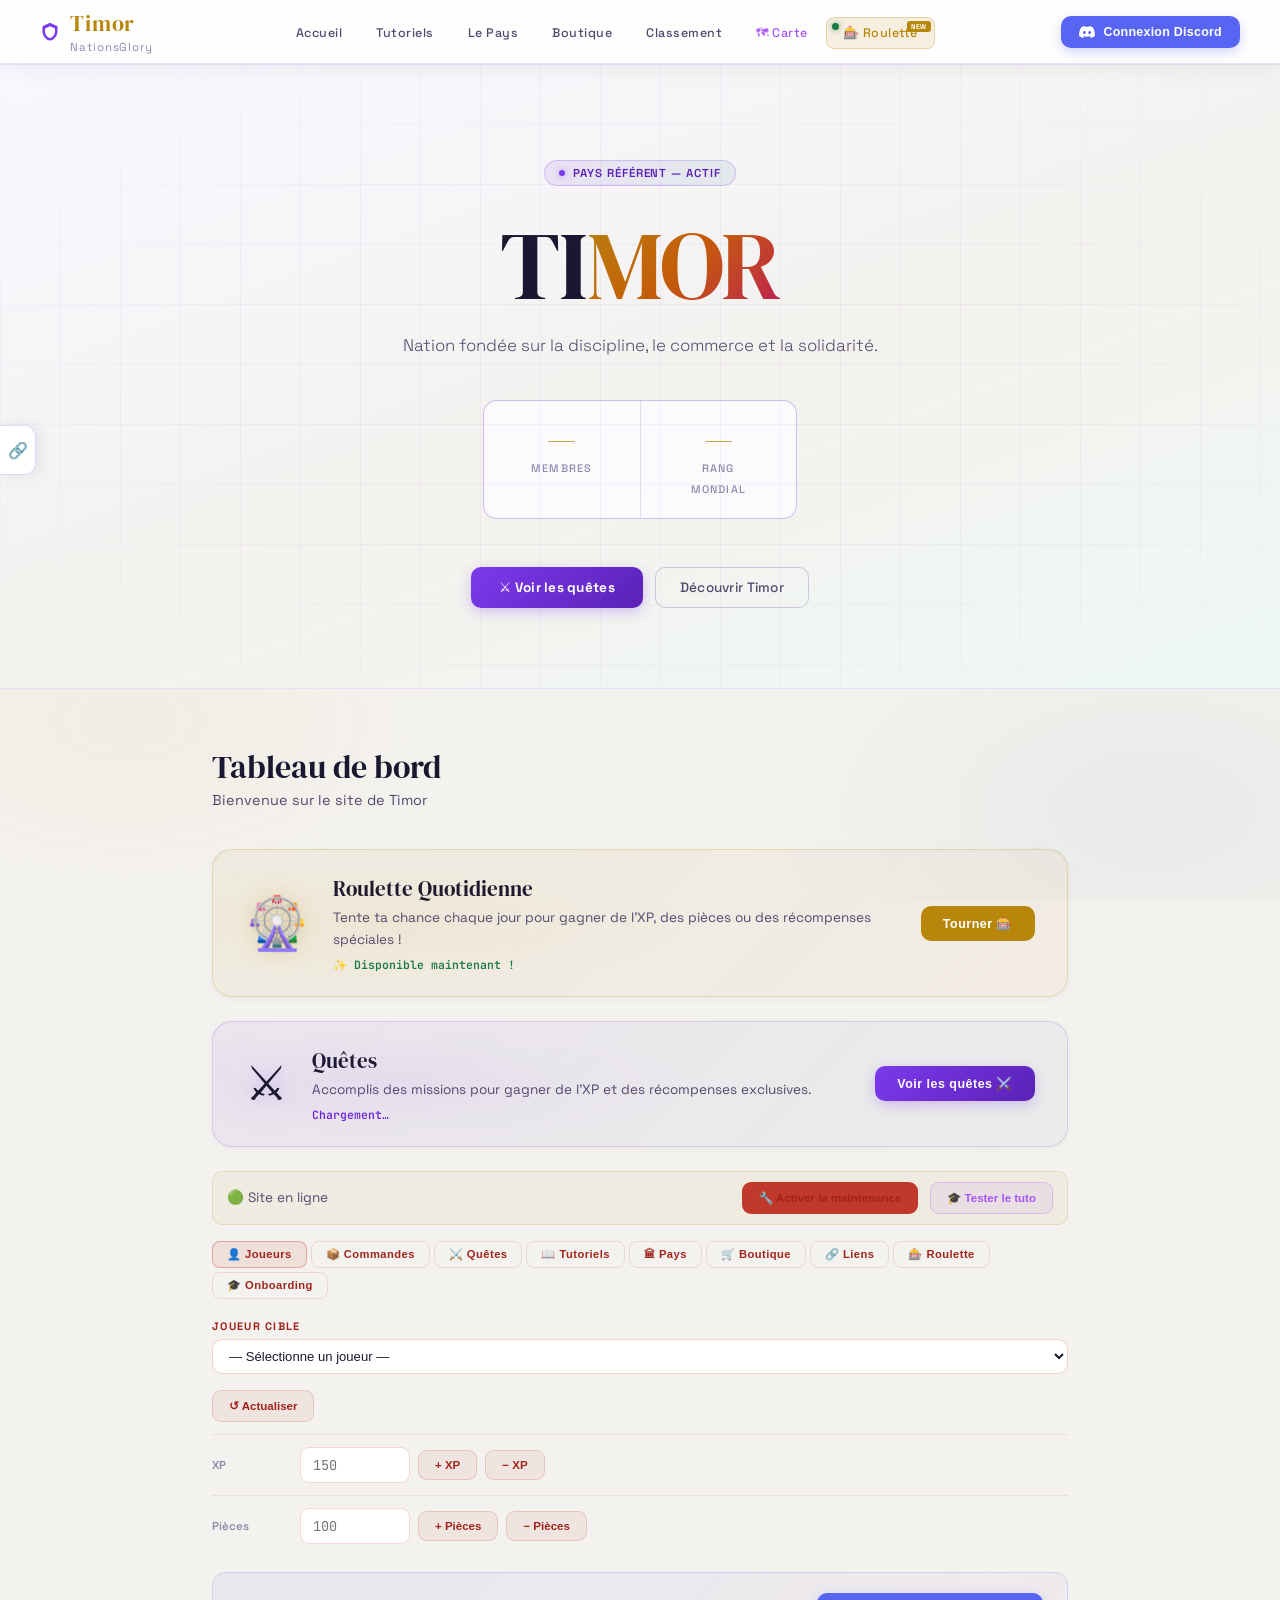
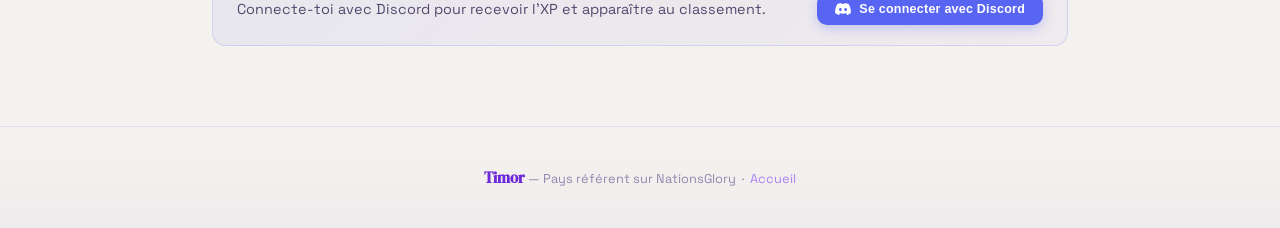
==== commit 1b9a7f5f: "Improve maintenance mode handling and UI Enhance maintenance mode functionality with CSS class contr" ====
--- a/index.html
+++ b/index.html
@@ -244,6 +244,30 @@
       80% { transform: scale(1) translateX(4px); }
     }
     #ob-bubble.shake { animation: ob-bubble-shake .4s ease; }
+
+    /* ══ MAINTENANCE BUTTON — état actif (vert) ══ */
+    .btn-maintenance.active {
+      background: #52c97a18 !important;
+      color: #52c97a !important;
+      border: 1px solid #52c97a40 !important;
+    }
+    .btn-maintenance.active:hover { background: #52c97a28 !important; }
+
+    /* ══ MAINTENANCE OVERLAY — protection anti-suppression ══
+       On pilote via body.maintenance-active au lieu d'un style inline
+       pour qu'un suppression du div via F12 soit immédiatement ré-appliquée */
+    body.maintenance-active #maintenance-overlay {
+      display: flex !important;
+      position: fixed !important;
+      inset: 0 !important;
+      z-index: 99999 !important;
+      pointer-events: all !important;
+    }
+    /* Bloquer les interactions derrière même si le div est retiré */
+    body.maintenance-active > *:not(#maintenance-overlay) {
+      pointer-events: none !important;
+      user-select: none !important;
+    }
   </style>
 </head>
 <body>
@@ -1082,7 +1106,7 @@
 }
 async function loadSiteData(){
   try{const[t,p,q,s,l]=await Promise.all([sdGet('tutos'),sdGet('pays'),sdGet('quests'),sdGet('shop'),sdGet('quicklinks')]);state.tutos=t?.list??[];state.pays=p??DEF_PAYS;state.quests=q??DEF_QUESTS;state.shop=s??DEF_SHOP;state.quickLinks=l?.links??[];}catch(e){console.warn('loadSiteData:',e.message);}
-  const maint=await sdGet('maintenance');if(maint?.active&&state.user?.role!=='admin')applyMaintenance(true);
+  const maint=await sdGet('maintenance');if(maint?.active&&state.user?.role!=='admin'){applyMaintenance(true);if(window._startMaintenanceGuard)window._startMaintenanceGuard();}
   renderUI();await loadSpinPrizes();
 }
 async function loadSpinPrizes(){try{const v=await sdGet('spinprizes');if(v?.prizes?.length>=2)window._spinPrizes=v.prizes;}catch(e){}drawWheel(window._spinAngle||0);buildSpinLegend();}
@@ -1178,8 +1202,47 @@
 async function loadLeaderboard(force=false){const el=document.getElementById('leaderboard-dynamic');if(!el)return;if(!force&&state.lbCache&&(Date.now()-state.lbTs)<LB_TTL){renderLeaderboard(state.lbCache);return;}try{const{data,error}=await sb.from('users').select('id,global_name,username,xp,coins,avatar').order('xp',{ascending:false}).limit(10);if(error)throw error;state.lbCache=data;state.lbTs=Date.now();renderLeaderboard(data);}catch(e){console.warn('LB:',e.message);}}
 function renderLeaderboard(rows){const el=document.getElementById('leaderboard-dynamic');if(!el)return;if(!rows?.length){el.innerHTML='<div style="padding:2rem;text-align:center;color:var(--text-dim);">Aucun joueur classé.</div>';return;}const medals=['🥇','🥈','🥉'];const topCls=['top1','top2','top3'];const rkCls=['rank-1','rank-2','rank-3'];el.innerHTML=rows.map((p,i)=>{const name=esc(p.global_name||p.username||'Inconnu');const xp=p.xp??0,coins=p.coins??0,lvl=getLevelFromXP(xp);const avt=p.avatar?`<div class="lb-avatar"><img src="${esc(p.avatar)}" alt="" onerror="this.parentNode.textContent='${name.slice(0,2).toUpperCase()}'"></div>`:`<div class="lb-avatar">${name.slice(0,2).toUpperCase()}</div>`;return`<div class="lb-row${i<3?' '+topCls[i]:''}"><div class="lb-rank ${i<3?rkCls[i]:'rank-other'}">${i<3?medals[i]:i+1}</div>${avt}<div class="lb-info"><div class="lb-name">${name}</div><div class="lb-detail">Niveau ${lvl} · 🪙 ${fmtNum(coins)}</div></div><div style="text-align:right;"><div class="lb-xp">${fmtNum(xp)} XP</div><div class="lb-level-badge">Niv. ${lvl}</div></div></div>`;}).join('');}
 function renderQuickLinks(){const c=document.getElementById('ql-links-container');if(!c)return;if(!state.quickLinks.length){c.innerHTML='<div class="ql-empty">Aucun lien disponible.</div>';return;}c.innerHTML=state.quickLinks.map(l=>{const badge=l.badge?`<span class="ql-item-badge">${esc(l.badge)}</span>`:'';if(l.external)return`<a class="ql-item" href="${esc(l.url)}" target="_blank" rel="noopener"><span class="ql-item-icon">${esc(l.icon||'🔗')}</span><span class="ql-item-label">${esc(l.label)}</span>${badge}</a>`;return`<button class="ql-item" onclick="showSection('${esc(l.url)}');closeQuickLinks()"><span class="ql-item-icon">${esc(l.icon||'🔗')}</span><span class="ql-item-label">${esc(l.label)}</span>${badge}</button>`;}).join('');}
-function applyMaintenance(active){const overlay=document.getElementById('maintenance-overlay');const btn=document.getElementById('btn-toggle-maintenance');const lbl=document.getElementById('maintenance-status-label');if(overlay)overlay.style.display=active?'flex':'none';if(btn){btn.textContent=active?'✅ Désactiver':'🔧 Activer la maintenance';btn.classList.toggle('active',active);}if(lbl)lbl.textContent=active?'🔴 Site en maintenance':'🟢 Site en ligne';}
-window.toggleMaintenance=async()=>{try{const cur=await sdGet('maintenance');const next=!cur?.active;await sdSet('maintenance',{active:next});applyMaintenance(next);toast(next?'🔧 Site en maintenance':'✅ Site en ligne');}catch(e){toast('Erreur : '+e.message);}};
+function applyMaintenance(active){
+  // ✅ Piloter via classe CSS sur body — résistant à la suppression du div via F12
+  document.body.classList.toggle('maintenance-active', active);
+  const overlay=document.getElementById('maintenance-overlay');
+  const btn=document.getElementById('btn-toggle-maintenance');
+  const lbl=document.getElementById('maintenance-status-label');
+  if(overlay){
+    overlay.style.display=active?'flex':'none';
+    overlay.style.zIndex=active?'99999':'';
+  }
+  if(btn){btn.textContent=active?'✅ Désactiver':'🔧 Activer la maintenance';btn.classList.toggle('active',active);}
+  if(lbl)lbl.textContent=active?'🔴 Site en maintenance':'🟢 Site en ligne';
+}
+// ══ Protection anti-F12 : surveille le DOM et réapplique la maintenance si supprimée ══
+(function(){
+  const GUARD_INTERVAL = 800;
+  let _guardTimer = null;
+  function guardMaintenance(){
+    if(!document.body.classList.contains('maintenance-active')) return;
+    const overlay=document.getElementById('maintenance-overlay');
+    if(!overlay){
+      // Le div a été supprimé — on le recrée
+      const el=document.createElement('div');
+      el.id='maintenance-overlay';
+      el.className='maintenance-overlay';
+      el.innerHTML='<div class="maintenance-content"><div class="maintenance-icon">⚔️</div><div class="maintenance-title">TIMOR</div><div class="maintenance-subtitle">Maintenance exceptionnelle</div><div class="maintenance-text">Merci de patienter,<br>le site sera de retour très bientôt.</div><div class="maintenance-loader"><div class="maintenance-bar-track"><div class="maintenance-bar-fill"></div></div></div></div>';
+      document.body.insertBefore(el, document.body.firstChild);
+      applyMaintenance(true);
+    } else if(overlay.style.display!=='flex'){
+      overlay.style.display='flex';
+      overlay.style.zIndex='99999';
+    }
+  }
+  // MutationObserver sur le body pour détecter suppressions/modifications
+  const mo=new MutationObserver(()=>guardMaintenance());
+  mo.observe(document.body,{childList:true,subtree:false,attributes:true,attributeFilter:['class']});
+  // Fallback timer au cas où
+  window._startMaintenanceGuard=()=>{ if(!_guardTimer)_guardTimer=setInterval(guardMaintenance,GUARD_INTERVAL); };
+  window._stopMaintenanceGuard=()=>{ clearInterval(_guardTimer);_guardTimer=null; };
+})();
+window.toggleMaintenance=async()=>{try{const cur=await sdGet('maintenance');const next=!cur?.active;await sdSet('maintenance',{active:next});applyMaintenance(next);if(next){if(window._startMaintenanceGuard)window._startMaintenanceGuard();}else{if(window._stopMaintenanceGuard)window._stopMaintenanceGuard();}toast(next?'🔧 Site en maintenance':'✅ Site en ligne');}catch(e){toast('Erreur : '+e.message);}};
 window.adminRefreshPlayers=async()=>{const sel=document.getElementById('admin-target-player');const fb=document.getElementById('admin-feedback');if(!sel)return;setFb(fb,'Chargement…');try{const{data,error}=await sb.from('users').select('*').order('xp',{ascending:false});if(error)throw error;state.adminPlayers={};sel.innerHTML=`<option value="">— Sélectionne un joueur (${data.length}) —</option>`;data.forEach(p=>{state.adminPlayers[p.id]=p;const opt=document.createElement('option');opt.value=p.id;const bannedTag=p.banned?' 🔨[BANNI]':'';opt.textContent=(p.global_name||p.username||'Inconnu')+' — '+fmtNum(p.xp)+' XP — ['+(p.role||'citoyen')+']'+bannedTag;sel.appendChild(opt);});setFb(fb,data.length+' joueur(s).','ok');}catch(e){setFb(fb,'Erreur: '+e.message,'err');}};
 window.onAdminPlayerChange=()=>{const uid=document.getElementById('admin-target-player')?.value;const roleSec=document.getElementById('admin-role-section');const banSec=document.getElementById('admin-ban-section');if(!uid||!state.adminPlayers[uid]){if(roleSec)roleSec.style.display='none';if(banSec)banSec.style.display='none';return;}if(roleSec)roleSec.style.display='';if(banSec)banSec.style.display='';const p=state.adminPlayers[uid];const role=p.role||'citoyen';const rd=document.getElementById('admin-player-role-display');if(rd){rd.className='role-badge-display nav-role-badge'+(role==='admin'?' role-admin':role==='modo'?' role-modo':'');rd.textContent=role.charAt(0).toUpperCase()+role.slice(1);}const g=document.getElementById('btn-grant-modo'),r=document.getElementById('btn-revoke-modo');if(g)g.style.display=(role==='admin'||role==='modo')?'none':'';if(r)r.style.display=role==='modo'?'':'none';const canBan=state.user?.role==='admin'||(state.user?.role==='modo'&&role==='citoyen');if(banSec)banSec.style.display=canBan?'':'none';if(canBan){const isBanned=p.banned===true;const statusLbl=document.getElementById('admin-ban-status-label');if(statusLbl){statusLbl.textContent=isBanned?'🔨 Banni':'✓ Actif';statusLbl.style.color=isBanned?'#e05252':'#52c97a';}const btnBan=document.getElementById('btn-ban-player');const btnUnban=document.getElementById('btn-unban-player');if(btnBan)btnBan.style.display=isBanned?'none':'';if(btnUnban)btnUnban.style.display=isBanned?'':'none';const ri=document.getElementById('admin-ban-reason');if(ri)ri.value=isBanned?(p.banned_reason||''):'';}};
 const adminFeedback=(msg,type)=>setFb(document.getElementById('admin-feedback'),msg,type);
@@ -1233,7 +1296,7 @@
 window.adminResetOnboardingDefault=()=>{const OB_DEFAULTS_PIPE=["⚔️|Bienvenue sur Timor !|Ce tutoriel interactif va te faire découvrir le site en moins de 3 minutes.|||Commencer la visite →","🧭|La barre de navigation|Clique sur l'onglet \"Le Pays\" dans la barre de navigation pour découvrir Timor.|👆 Clique sur \"Le Pays\" dans le menu en haut|action|Continuer →","🏛️|Timor — Notre nation|Lis les informations sur Timor puis continue.|ℹ️ Timor est un pays référent sur NationsGlory|info|Compris →","🎰|La Roulette Quotidienne|Chaque jour tu peux gagner de l'XP et des pièces gratuitement !|👆 Clique sur le widget Roulette pour l'ouvrir|action|Suivant →","⚔️|Les Quêtes|Les quêtes te donnent de l'XP pour monter de niveau.|👆 Clique sur \"Voir les quêtes ⚔️\"|action|En attente…","🎯|Réclame ta première récompense !|Clique sur le bouton \"+XP\" d'une quête pour recevoir ta récompense.|👆 Clique sur un bouton \"+XP\" dans la liste de quêtes|action|En attente de ta quête…","🛒|La Boutique de Timor|Avec tes pièces tu peux acheter des rôles Discord et des avantages exclusifs.|👆 Clique sur \"Boutique\" dans la navigation|action|En attente…","🌟|Tu es prêt !|Tu as découvert toutes les fonctionnalités de Timor. Bonne aventure !|||Terminer le tuto 🎉"];const ta=document.getElementById('ob-admin-steps');if(ta)ta.value=OB_DEFAULTS_PIPE.join('\n');setVal('ob-reward-xp',100);setVal('ob-reward-coins',50);toast('Valeurs par défaut chargées (non sauvegardé).');};
 window.App={loginWithDiscord,logout};window.Timor=window.App;
 (async()=>{
-  try{const m=await sdGet('maintenance');if(m?.active)applyMaintenance(true);}catch(e){}
+  try{const m=await sdGet('maintenance');if(m?.active){applyMaintenance(true);if(window._startMaintenanceGuard)window._startMaintenanceGuard();}}catch(e){}
   await loadSiteData();
   if(await handleCallback())return;
   const session=loadSession();
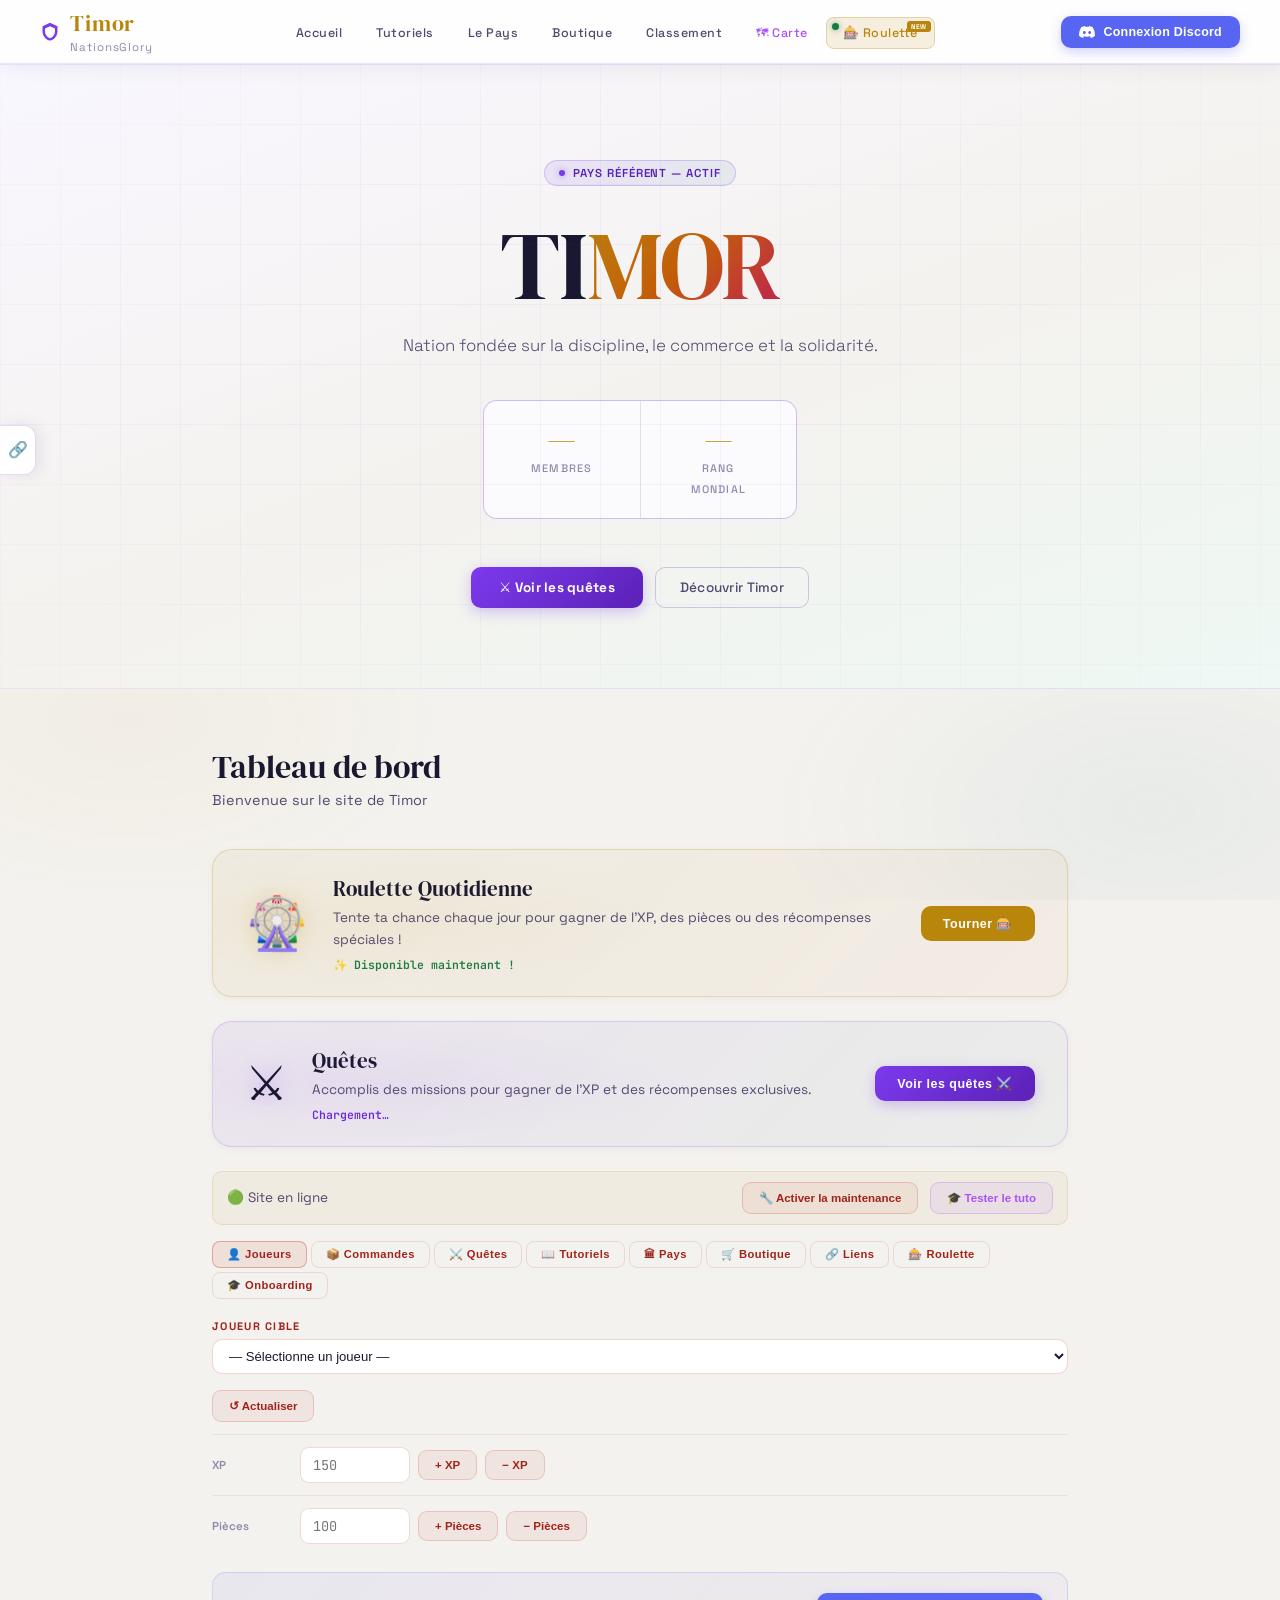
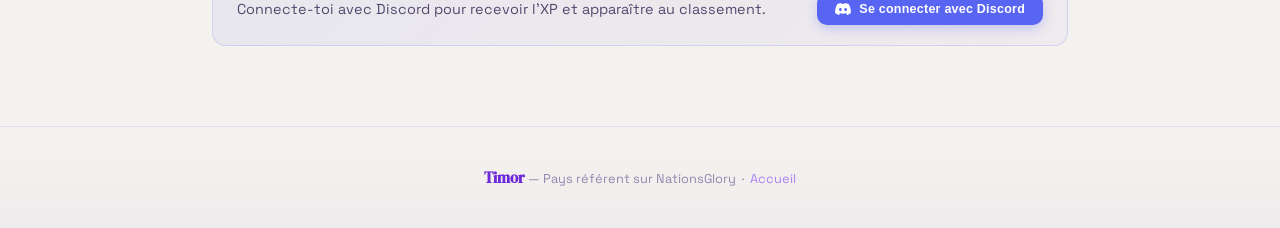
==== commit feedbc88: "Update index.html" ====
--- a/index.html
+++ b/index.html
@@ -245,17 +245,28 @@
     }
     #ob-bubble.shake { animation: ob-bubble-shake .4s ease; }
 
-    /* ══ MAINTENANCE BUTTON — état actif (vert) ══ */
+    /* ══ MAINTENANCE BUTTON — surcharge du style.css ══
+       style.css force rouge par défaut et vert si .active
+       On neutralise le rouge par défaut et on garde le vert actif */
+    .btn-maintenance {
+      background: rgba(192,57,43,0.07) !important;
+      color: #a0241b !important;
+      border: 1px solid rgba(192,57,43,0.22) !important;
+    }
+    .btn-maintenance:hover {
+      background: rgba(192,57,43,0.14) !important;
+    }
     .btn-maintenance.active {
-      background: #52c97a18 !important;
-      color: #52c97a !important;
-      border: 1px solid #52c97a40 !important;
-    }
-    .btn-maintenance.active:hover { background: #52c97a28 !important; }
+      background: rgba(26,122,68,0.10) !important;
+      color: #1a7a44 !important;
+      border: 1px solid rgba(26,122,68,0.30) !important;
+    }
+    .btn-maintenance.active:hover {
+      background: rgba(26,122,68,0.18) !important;
+    }
 
     /* ══ MAINTENANCE OVERLAY — protection anti-suppression ══
-       On pilote via body.maintenance-active au lieu d'un style inline
-       pour qu'un suppression du div via F12 soit immédiatement ré-appliquée */
+       Piloté via body.maintenance-active pour résister à F12 */
     body.maintenance-active #maintenance-overlay {
       display: flex !important;
       position: fixed !important;
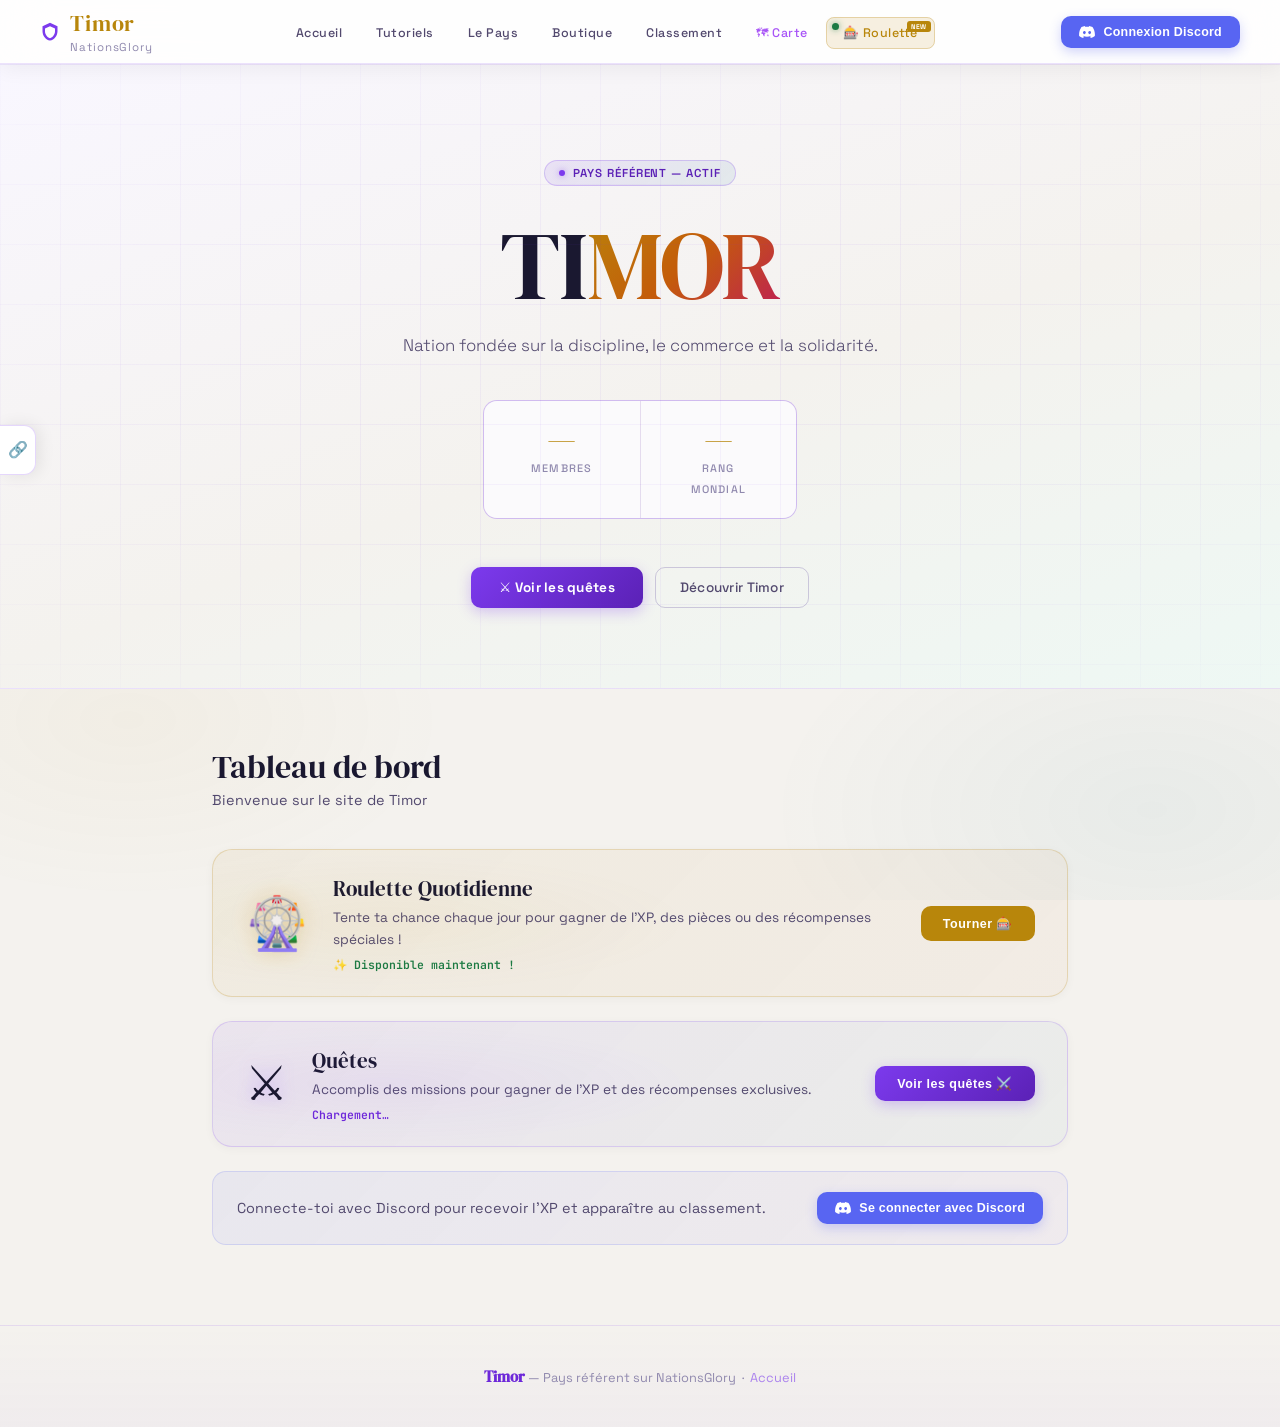
==== commit 31bb98be: "Update index.html" ====
--- a/index.html
+++ b/index.html
@@ -493,7 +493,7 @@
     <button class="quests-teaser-btn">Voir les quêtes ⚔️</button>
   </div>
 
-  <div id="admin-panel">
+  <div id="admin-panel" style="display:none;">
     <div class="admin-maintenance-bar">
       <span id="maintenance-status-label">🟢 Site en ligne</span>
       <button class="btn-admin btn-maintenance" id="btn-toggle-maintenance" onclick="toggleMaintenance()">🔧 Activer la maintenance</button>
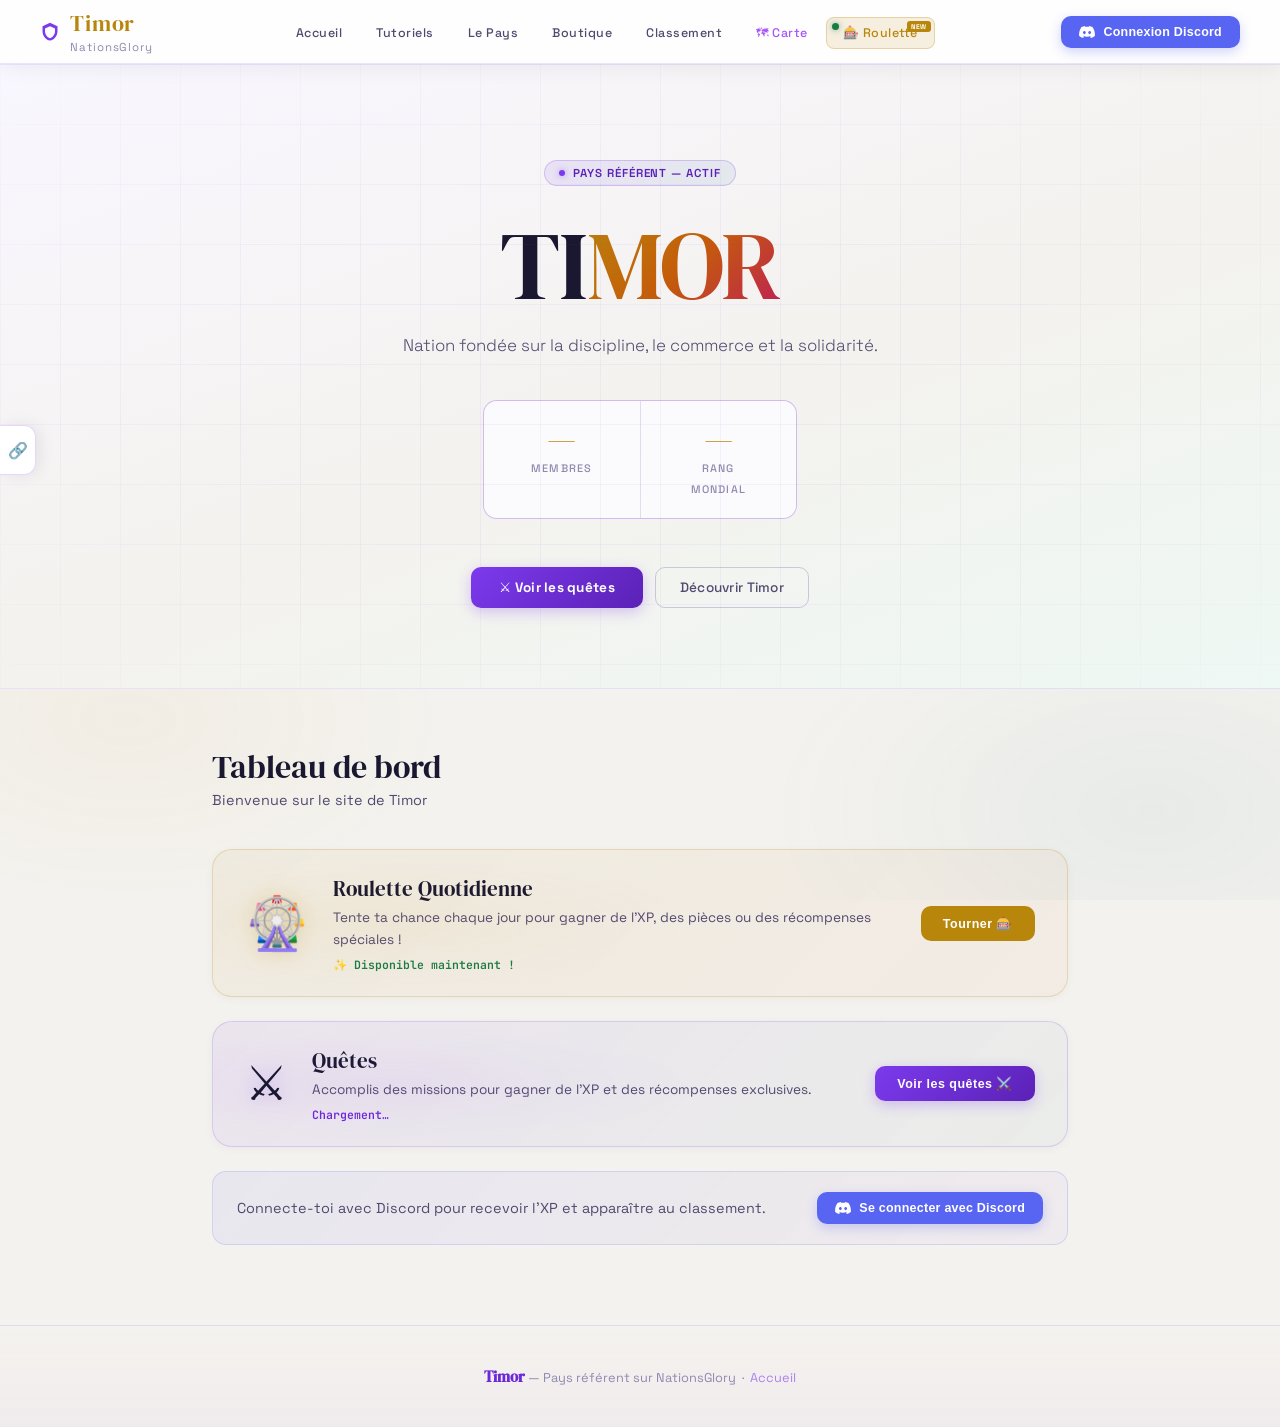
==== commit 017f9e53: "Update index.html" ====
--- a/index.html
+++ b/index.html
@@ -1064,6 +1064,9 @@
   }
 
   if(safeRole==='admin')applyMaintenance(false);
+  if(safeRole==='admin'||safeRole==='modo'){
+  document.getElementById('admin-panel').classList.add('visible');
+}
 
   // ✅ Revalidation périodique : détecte les bans/changements de rôle en cours de session
   startRevalidation();
--- a/style.css
+++ b/style.css
@@ -898,3 +898,10 @@
 .rules-alert { background: var(--danger-dim); border: 1px solid rgba(192,57,43,0.22); border-left: 3px solid var(--danger); border-radius: 0 10px 10px 0; padding: 1rem 1.25rem; margin-bottom: 1rem; font-size: 0.8rem; color: #8b1c15; line-height: 1.6; }
 .rules-alert strong { font-weight: 700; display: block; margin-bottom: 4px; }
 .rules-alert code { font-family: 'JetBrains Mono', monospace; background: rgba(192,57,43,0.12); padding: 1px 5px; border-radius: 4px; font-size: 0.72rem; }
+/* Ajoute ces règles */
+#admin-panel {
+  display: none;
+}
+#admin-panel.visible {
+  display: block;
+}
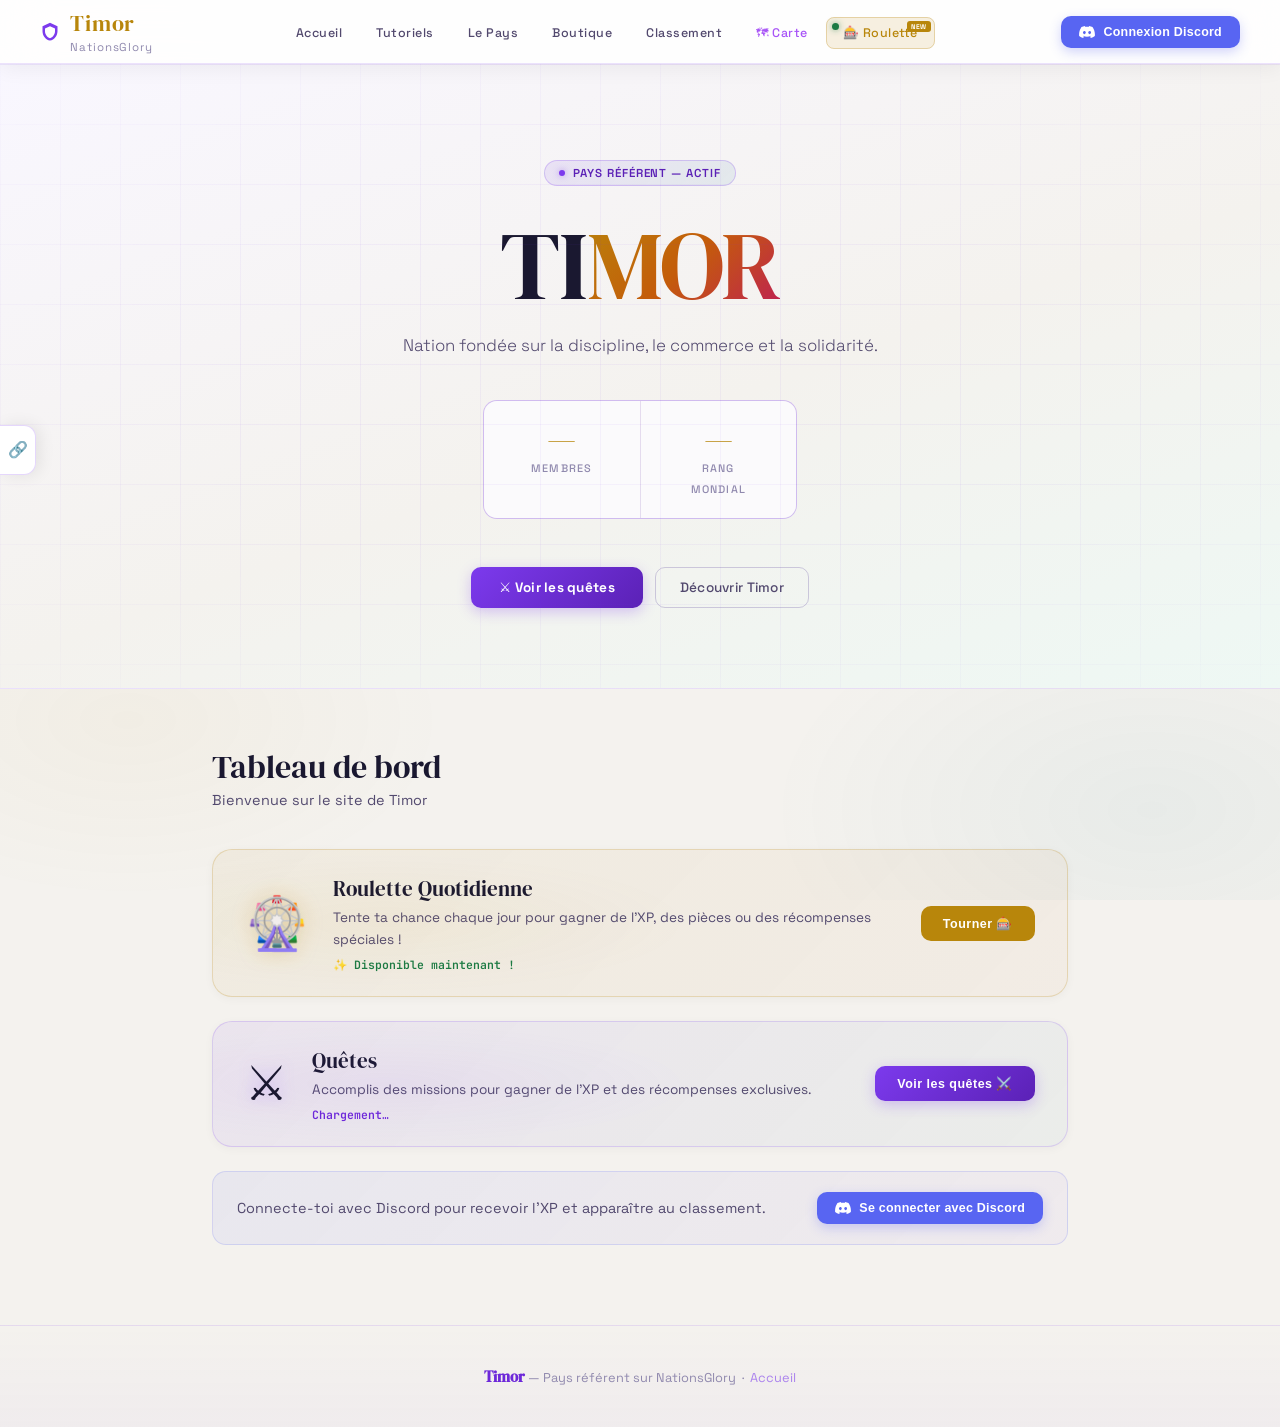
==== commit 5a331617: "Update index.html" ====
--- a/index.html
+++ b/index.html
@@ -1127,9 +1127,7 @@
 function renderUI(){renderTutos();renderPays();renderQuests();renderShop();renderQuickLinks();}
 function renderNav(){
   const auth=document.getElementById('nav-auth');if(!auth)return;
-  // ✅ Toujours réinitialiser classes et panel avant toute logique
   document.body.classList.remove('is-admin','is-modo');
-  document.getElementById('admin-panel').classList.remove('visible');
   if(!state.user){auth.innerHTML=`<button class="btn-discord" id="btn-login"><svg width="16" height="12" viewBox="0 0 127.14 96.36" fill="currentColor"><path d="M107.7,8.07A105.15,105.15,0,0,0,81.47,0a72.06,72.06,0,0,0-3.36,6.83A97.68,97.68,0,0,0,49,6.83,72.37,72.37,0,0,0,45.64,0,105.89,105.89,0,0,0,19.39,8.09C2.79,32.65-1.71,56.6.54,80.21h0A105.73,105.73,0,0,0,32.71,96.36,77.7,77.7,0,0,0,39.6,85.25a68.42,68.42,0,0,1-10.85-5.18c.91-.66,1.8-1.34,2.66-2a75.57,75.57,0,0,0,64.32,0c.87.71,1.76,1.39,2.66,2a68.68,68.42,0,0,1-10.87,5.19,77,77,0,0,0,6.89,11.1A105.25,105.25,0,0,0,126.6,80.22h0C129.24,52.84,122.09,29.11,107.7,8.07ZM42.45,65.69C36.18,65.69,31,60,31,53s5-12.74,11.43-12.74S54,46,53.89,53,48.84,65.69,42.45,65.69Zm42.24,0C78.41,65.69,73.25,60,73.25,53s5-12.74,11.44-12.74S96.23,46,96.12,53,91.08,65.69,84.69,65.69Z"/></svg>Connexion Discord</button>`;
   document.getElementById('btn-login').onclick=loginWithDiscord;document.getElementById('auth-banner').style.display='';document.getElementById('profile-level-card').style.display='none';setText('dash-welcome','Tableau de bord');const mo=document.getElementById('my-orders-section');if(mo)mo.style.display='none';return;}
   const u=state.user;const lvl=getLevelFromXP(u.xp);const role=u.role;
